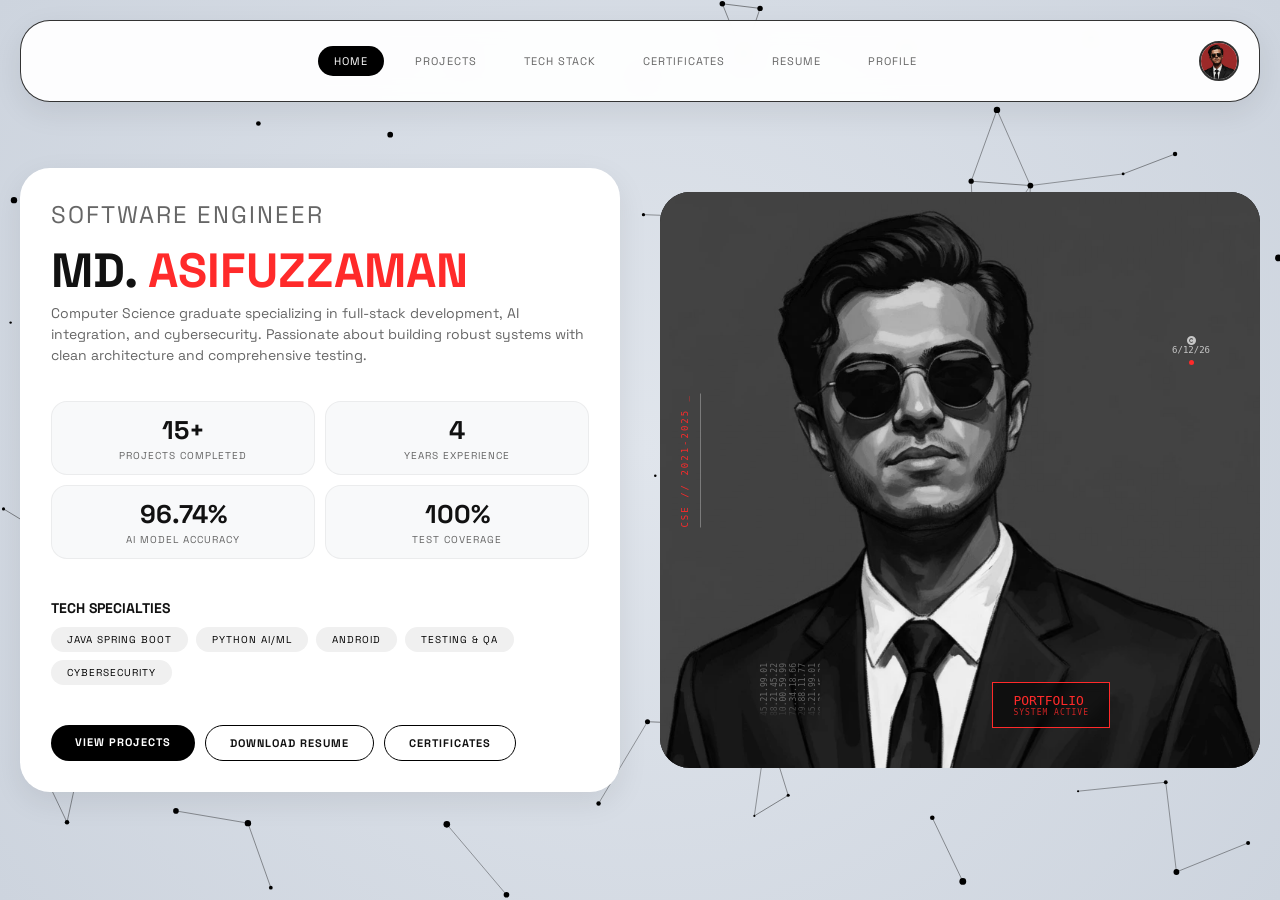
==== index.html @ a28879ea "first commit" ====
<!DOCTYPE html>
<html lang="en">

<head>
    <!-- Basic Meta Tags -->
    <meta charset="UTF-8">
    <meta name="viewport" content="width=device-width, initial-scale=1.0">
    <meta http-equiv="X-UA-Compatible" content="IE=edge">

    <!-- Primary Meta Tags -->
    <title>Md. Asifuzzaman - Software Engineer & Full-Stack Developer Portfolio</title>
    <meta name="title" content="Md. Asifuzzaman - Software Engineer & Full-Stack Developer Portfolio">
    <meta name="description"
        content="Computer Science graduate specializing in full-stack development, AI integration, and cybersecurity. 15+ projects with 96.74% AI accuracy and 100% test coverage. East West University graduate.">
    <meta name="keywords"
        content="Software Engineer, Full-Stack Developer, Java Spring Boot, Python AI/ML, Android Development, Cybersecurity, CTF Player, East West University, Dhaka, Bangladesh">
    <meta name="author" content="Md. Asifuzzaman">
    <meta name="robots" content="index, follow">
    <meta name="language" content="English">
    <meta name="revisit-after" content="7 days">

    <!-- Canonical URL -->
    <link rel="canonical" href="https://asifxasif.github.io/Portfolio/">

    <!-- Open Graph / Facebook -->
    <meta property="fb:app_id" content="966242223397117" />
    <meta property="og:type" content="website">
    <meta property="og:url" content="https://asifxasif.github.io/Portfolio/">
    <meta property="og:title" content="Md. Asifuzzaman - Software Engineer & Full-Stack Developer">
    <meta property="og:description"
        content="Computer Science graduate specializing in full-stack development, AI integration, and cybersecurity.">
    <meta property="og:image" content="https://asifxasif.github.io/Portfolio/assets/og-image.webp">
    <meta property="og:image:width" content="1200">
    <meta property="og:image:height" content="630">
    <meta property="og:image:alt" content="Md. Asifuzzaman Portfolio Homepage">
    <meta property="og:site_name" content="Md. Asifuzzaman Portfolio">
    <meta property="og:locale" content="en_US">

    <!-- Twitter -->
    <meta name="twitter:card" content="summary_large_image">
    <meta name="twitter:url" content="https://asifxasif.github.io/Portfolio/">
    <meta name="twitter:title" content="Md. Asifuzzaman - Software Engineer & Full-Stack Developer">
    <meta name="twitter:description"
        content="Computer Science graduate specializing in full-stack development, AI integration, and cybersecurity.">
    <meta name="twitter:image" content="https://asifxasif.github.io/Portfolio/assets/og-image.webp">
    <meta name="twitter:creator" content="@asifxasif">
    <meta name="twitter:site" content="@asifxasif">

    <!-- LinkedIn Specific -->
    <meta property="linkedin:owner" content="asifxasif">

    <!-- Theme Color -->
    <meta name="theme-color" content="#ff2a2a">
    <meta name="msapplication-TileColor" content="#ff2a2a">

    <!-- Icons & Favicon -->
    <link rel="icon" type="image/x-icon" href="/Portfolio/assets/favicon.ico">
    <link rel="icon" type="image/png" sizes="32x32" href="/Portfolio/assets/favicon-32x32.png">
    <link rel="icon" type="image/png" sizes="16x16" href="/Portfolio/assets/favicon-16x16.png">
    <link rel="apple-touch-icon" sizes="180x180" href="/Portfolio/assets/apple-touch-icon.png">
    <link rel="manifest" href="/Portfolio/site.webmanifest">

    <!-- Preconnect for External Resources -->
    <link rel="preconnect" href="https://fonts.googleapis.com">
    <link rel="preconnect" href="https://fonts.gstatic.com" crossorigin>
    <link rel="preconnect" href="https://cdnjs.cloudflare.com">

    <!-- Preload Critical Assets -->
    <link rel="preload" as="image" href="./assets/profile.webp" fetchpriority="high">
    <link rel="preload" as="style" href="style.css">

    <!-- Stylesheets -->
    <link rel="stylesheet"
        href="https://fonts.googleapis.com/css2?family=Space+Grotesk:wght@300;400;500;700&display=swap" media="print"
        onload="this.media='all'">
    <link rel="stylesheet" href="https://cdnjs.cloudflare.com/ajax/libs/font-awesome/6.4.0/css/all.min.css"
        media="print" onload="this.media='all'">
    <link rel="stylesheet" href="style.css">

    <noscript>
        <link rel="stylesheet"
            href="https://fonts.googleapis.com/css2?family=Space+Grotesk:wght@300;400;500;700&display=swap">
        <link rel="stylesheet" href="https://cdnjs.cloudflare.com/ajax/libs/font-awesome/6.4.0/css/all.min.css">
    </noscript>

    <!-- JSON-LD Structured Data -->
    <script type="application/ld+json">
    {
        "@context": "https://schema.org",
        "@type": "Person",
        "name": "Md. Asifuzzaman",
        "url": "https://asifxasif.github.io/Portfolio/",
        "image": "https://asifxasif.github.io/Portfolio/assets/profile.webp",
        "sameAs": [
            "https://www.linkedin.com/in/asifxasif/",
            "https://github.com/AsifxAsif"
        ],
        "jobTitle": "Software Engineer",
        "alumniOf": {
            "@type": "CollegeOrUniversity",
            "name": "East West University",
            "address": {
                "@type": "PostalAddress",
                "addressLocality": "Dhaka",
                "addressCountry": "Bangladesh"
            }
        },
        "knowsAbout": ["Java Spring Boot", "Python AI/ML", "Android Development", "Cybersecurity", "Software Testing"],
        "description": "Computer Science graduate specializing in full-stack development, AI integration, and cybersecurity."
    }
    </script>

    <script type="application/ld+json">
    {
        "@context": "https://schema.org",
        "@type": "WebSite",
        "name": "Md. Asifuzzaman Portfolio",
        "url": "https://asifxasif.github.io/Portfolio/",
        "potentialAction": {
            "@type": "SearchAction",
            "target": "https://asifxasif.github.io/search?q={search_term_string}",
            "query-input": "required name=search_term_string"
        }
    }
    </script>
</head>

<body>
    <div class="main-container">
        <div class="hero-section">
            <div class="hero-content">
                <div class="title-section">
                    <h2 id="dynamicTitle">SOFTWARE ENGINEER</h2>
                    <h1>MD. <span class="highlight">ASIFUZZAMAN</span></h1>
                </div>

                <p>
                    Computer Science graduate specializing in full-stack development, AI integration, and cybersecurity.
                    Passionate about building robust systems with clean architecture and comprehensive testing.
                </p>

                <div class="quick-stats">
                    <div class="stat-card">
                        <div class="number">15+</div>
                        <div class="label">Projects Completed</div>
                    </div>
                    <div class="stat-card">
                        <div class="number">4</div>
                        <div class="label">Years Experience</div>
                    </div>
                    <div class="stat-card">
                        <div class="number">96.74%</div>
                        <div class="label">AI Model Accuracy</div>
                    </div>
                    <div class="stat-card">
                        <div class="number">100%</div>
                        <div class="label">Test Coverage</div>
                    </div>
                </div>

                <div class="featured-tech">
                    <h3 style="font-size: 14px; margin-bottom: 8px; color: var(--text-primary);">TECH SPECIALTIES</h3>
                    <div class="tech-tags">
                        <span class="tech-tag">Java Spring Boot</span>
                        <span class="tech-tag">Python AI/ML</span>
                        <span class="tech-tag">Android</span>
                        <span class="tech-tag">Testing & QA</span>
                        <span class="tech-tag">Cybersecurity</span>
                    </div>
                </div>

                <div class="cta-section">
                    <a href="projects.html" class="cta-btn primary">View Projects</a>
                    <a href="resume.html" class="cta-btn secondary">Download Resume</a>
                    <a href="certificates.html" class="cta-btn secondary">Certificates</a>
                </div>
            </div>

            <div class="hero-image">
                <img src="./assets/profile.webp" alt="Profile Image">

                <div class="hud-elements">
                    <div class="vertical-code">CSE // 2021-2025 <span class="blink">_</span></div>
                    <div class="scrolling-numbers" id="scrollingNumbers"></div>
                    <div class="circle-graphic" id="circleGraphic">
                        <i class="fa-solid fa-copyright"></i>
                        <span id="currentDate"></span>
                        <span class="status-dot"></span>
                    </div>
                    <div class="red-box-label" onclick="toggleSystemStatus()">
                        <span>PORTFOLIO</span>
                        <small>SYSTEM ACTIVE</small>
                    </div>
                </div>
            </div>
        </div>
    </div>

    <script src="script.js"></script>
</body>

</html>
---- style.css ----
/* ==================== GLOBAL STYLES ==================== */
:root {
    --bg-color: #e0e5ec;
    --text-primary: #111111;
    --text-secondary: #666666;
    --accent-red: #ff2a2a;
    --font-main: 'Space Grotesk', sans-serif;
}

* {
    margin: 0;
    padding: 0;
    box-sizing: border-box;
}

html {
    scroll-padding-top: 100px;
}

body {
    background-color: var(--bg-color);
    font-family: var(--font-main);
    min-height: 100vh;
    background: radial-gradient(circle at center, #e0e5ec 0%, #cdd4de 100%);
    padding: 20px;
    position: relative;
    overflow-x: hidden;
}

.main-container {
    max-width: 1400px;
    margin: 0 auto;
    position: relative;
    z-index: 1;
    padding-top: 100px;
}

/* ==================== NAVBAR STYLES ==================== */
.navbar {
    background: white;
    border-radius: 30px;
    padding: 20px;
    margin-bottom: 30px;
    box-shadow: 0 10px 30px rgba(0, 0, 0, 0.08);
    display: flex;
    align-items: center;
    justify-content: space-between;
    border: 1px solid rgba(0, 0, 0, 0.8);
    position: fixed;
    top: 20px;
    left: 50%;
    transform: translateX(-50%);
    width: calc(100% - 40px);
    max-width: 1400px;
    z-index: 1000;
    backdrop-filter: blur(10px);
    -webkit-backdrop-filter: blur(10px);
    background: rgba(255, 255, 255, 0.95);
}

.logo {
    display: flex;
    align-items: center;
    text-decoration: none;
    margin-left: 10px;
}

.logo img {
    height: 20px;
}

.hamburger-menu {
    display: none;
    flex-direction: column;
    gap: 4px;
    cursor: pointer;
    padding: 8px;
    z-index: 1001;
}

.hamburger-menu span {
    width: 25px;
    height: 2px;
    background: black;
    transition: 0.3s;
}

.hamburger-menu.active span:nth-child(1) {
    transform: rotate(45deg) translate(5px, 5px);
}

.hamburger-menu.active span:nth-child(2) {
    opacity: 0;
}

.hamburger-menu.active span:nth-child(3) {
    transform: rotate(-45deg) translate(4px, -4px);
}

.nav-links {
    display: flex;
    gap: 15px;
    align-items: center;
    flex-wrap: wrap;
    justify-content: center;
    flex: 1;
}

.nav-links a {
    text-decoration: none;
    color: var(--text-secondary);
    font-size: 11px;
    text-transform: uppercase;
    letter-spacing: 1px;
    padding: 8px 16px;
    border-radius: 20px;
    transition: all 0.3s ease;
    white-space: nowrap;
}

.nav-links a:hover {
    color: var(--text-primary);
    background: #dddddd;
    border: 1px solid #555555;
}

.nav-links a.active {
    color: white;
    background: black;
}

.profile-icon {
    width: 40px;
    height: 40px;
    border-radius: 50%;
    overflow: hidden;
    border: 2px solid #333;
    flex-shrink: 0;
    transition: all 0.3s ease;
}

.profile-icon:hover {
    border-color: var(--accent-red);
    transform: scale(1.05);
}

.profile-icon img {
    width: 100%;
    height: 100%;
    object-fit: cover;
}

/* ==================== BACK BUTTON ==================== */
.back-btn {
    display: inline-flex;
    align-items: center;
    gap: 8px;
    padding: 10px 20px;
    background: transparent;
    color: var(--text-secondary);
    border: 1px solid #000000;
    border-radius: 20px;
    font-size: 11px;
    text-transform: uppercase;
    letter-spacing: 1px;
    cursor: pointer;
    transition: all 0.3s ease;
    text-decoration: none;
    margin-top: 10px;
    margin-bottom: 20px;
}

.back-btn:hover {
    color: var(--text-primary);
    border-color: var(--text-primary);
}

/* ==================== PAGE HEADER ==================== */
.page-header {
    text-align: center;
    margin-bottom: 50px;
}

.page-header h1 {
    font-size: 3rem;
    font-weight: 700;
    color: var(--text-primary);
    margin-bottom: 10px;
}

.page-header h2 {
    font-size: 2rem;
    font-weight: 700;
    color: var(--text-primary);
    margin-bottom: 10px;
}

.page-header p {
    font-size: 14px;
    color: var(--text-secondary);
    max-width: 600px;
    margin: 0 auto;
}

/* ==================== SOCIAL LINKS ==================== */
.social-links {
    display: flex;
    gap: 12px;
    flex-wrap: wrap;
    margin-top: 20px;
}

.social-link {
    width: 40px;
    height: 40px;
    background: #f5f5f5;
    border-radius: 50%;
    border: 1px solid black;
    display: flex;
    align-items: center;
    justify-content: center;
    color: var(--text-primary);
    text-decoration: none;
    font-size: 16px;
    transition: all 0.3s ease;
}

.social-link:hover {
    background: black;
    color: white;
    transform: translateY(-3px);
}

/* ==================== ANIMATIONS ==================== */
@keyframes blink {

    0%,
    100% {
        opacity: 1;
    }

    50% {
        opacity: 0;
    }
}

.blink {
    animation: blink 1s infinite;
}

@keyframes spin {
    0% {
        transform: rotate(0deg);
    }

    100% {
        transform: rotate(360deg);
    }
}

@keyframes newsTicker {
    0% {
        transform: translateY(100%);
    }

    100% {
        transform: translateY(-100%);
    }
}

/* ==================== LIGHTBOX MODAL ==================== */
.lightbox-modal {
    display: none;
    position: fixed;
    z-index: 2000;
    left: 0;
    top: 0;
    width: 100%;
    height: 100%;
    background-color: rgba(0, 0, 0, 0.95);
    overflow: hidden;
}

.lightbox-content {
    position: relative;
    width: 100%;
    height: 100%;
    display: flex;
    align-items: center;
    justify-content: center;
}

.lightbox-close {
    position: absolute;
    top: 30px;
    right: 40px;
    color: #f1f1f1;
    font-size: 40px;
    font-weight: bold;
    cursor: pointer;
    z-index: 2001;
    transition: color 0.3s ease;
}

.lightbox-close:hover {
    color: var(--accent-red);
}

.lightbox-image-container {
    max-width: 90%;
    max-height: 85%;
    display: flex;
    flex-direction: column;
    align-items: center;
}

.lightbox-image-container img {
    max-width: 100%;
    max-height: 75vh;
    object-fit: contain;
    border-radius: 10px;
    box-shadow: 0 5px 30px rgba(0, 0, 0, 0.3);
}

.lightbox-caption {
    color: white;
    font-size: 14px;
    margin-top: 20px;
    text-align: center;
    padding: 10px 20px;
    background: rgba(255, 255, 255, 0.1);
    border-radius: 30px;
    letter-spacing: 0.5px;
}

.lightbox-nav {
    position: absolute;
    top: 50%;
    transform: translateY(-50%);
    background: rgba(255, 255, 255, 0.1);
    color: white;
    border: none;
    width: 60px;
    height: 60px;
    border-radius: 50%;
    font-size: 30px;
    cursor: pointer;
    display: flex;
    align-items: center;
    justify-content: center;
    transition: all 0.3s ease;
    z-index: 2001;
}

.lightbox-nav:hover {
    background: var(--accent-red);
    color: white;
}

.lightbox-nav.prev {
    left: 30px;
}

.lightbox-nav.next {
    right: 30px;
}

.lightbox-nav i {
    font-size: 30px;
}

.image-counter {
    position: absolute;
    bottom: 30px;
    left: 50%;
    transform: translateX(-50%);
    color: white;
    font-size: 14px;
    background: rgba(0, 0, 0, 0.6);
    padding: 8px 16px;
    border-radius: 20px;
    letter-spacing: 1px;
    z-index: 2001;
}

/* ==================== INDEX.HTML STYLES ==================== */
.hero-section {
    display: grid;
    grid-template-columns: 1fr 1fr;
    gap: 40px;
    align-items: center;
    justify-content: center;
    min-height: calc(100vh - 180px);
    margin: 0 auto;
}

.hero-content {
    background: white;
    border-radius: 30px;
    padding: 30px;
    box-shadow: 0 10px 30px rgba(0, 0, 0, 0.08);
    border: 1px solid rgba(255, 255, 255, 0.9);
    height: auto;
    display: flex;
    flex-direction: column;
    justify-content: center;
    width: 100%;
    box-sizing: border-box;
}

.hero-image {
    background: black;
    border-radius: 30px;
    height: 80%;
    min-height: 500px;
    overflow: hidden;
    position: relative;
    display: flex;
    align-items: stretch;
}

.hero-image img {
    width: 100%;
    height: 100%;
    object-fit: cover;
    filter: grayscale(100%);
    transition: filter 0.5s ease;
}

.hero-image:hover img {
    filter: grayscale(0%);
}

.title-section h1 {
    font-size: 3rem;
    font-weight: 700;
    color: var(--text-primary);
    margin-bottom: 5px;
    line-height: 1.1;
}

.title-section h2 {
    font-size: 1.5rem;
    font-weight: 400;
    color: var(--text-secondary);
    margin-bottom: 15px;
    text-transform: uppercase;
    letter-spacing: 2px;
}

.highlight {
    color: var(--accent-red);
    font-weight: 700;
}

.hero-content p {
    font-size: 14px;
    color: var(--text-secondary);
    line-height: 1.5;
    margin-bottom: 15px;
}

.quick-stats {
    display: grid;
    grid-template-columns: repeat(2, 1fr);
    gap: 10px;
    margin: 20px 0;
    width: 100%;
}

.stat-card {
    min-width: 0;
    background: #f8f9fa;
    padding: 12px 5px;
    border-radius: 16px;
    text-align: center;
    border: 1px solid rgba(0, 0, 0, 0.05);
    transition: all 0.3s ease;
}

.stat-card:hover {
    transform: translateY(-5px);
    box-shadow: 0 10px 25px rgba(0, 0, 0, 0.08);
}

.stat-card .number {
    font-size: 1.6rem;
    font-weight: 700;
    color: var(--text-primary);
    margin-bottom: 3px;
}

.stat-card .label {
    font-size: 10px;
    text-transform: uppercase;
    letter-spacing: 1px;
    color: var(--text-secondary);
}

.featured-tech {
    margin: 20px 0;
}

.tech-tags {
    display: flex;
    gap: 8px;
    flex-wrap: wrap;
    margin-top: 10px;
}

.tech-tag {
    padding: 6px 16px;
    background: #f0f0f0;
    color: black;
    border-radius: 20px;
    font-size: 10px;
    text-transform: uppercase;
    letter-spacing: 1px;
    transition: all 0.3s ease;
}

.tech-tag:hover {
    background: var(--accent-red);
    transform: translateY(-2px);
}

.cta-section {
    margin-top: 20px;
    display: flex;
    gap: 10px;
}

.cta-btn {
    padding: 10px 24px;
    border-radius: 25px;
    font-size: 11px;
    text-transform: uppercase;
    letter-spacing: 1px;
    font-weight: 700;
    text-decoration: none;
    transition: all 0.3s ease;
}

.cta-btn.primary {
    background: black;
    color: white;
}

.cta-btn.primary:hover {
    background: var(--accent-red);
    transform: translateY(-3px);
    box-shadow: 0 5px 15px rgba(255, 42, 42, 0.3);
}

.cta-btn.secondary {
    background: transparent;
    color: var(--text-primary);
    border: 1.5px solid black;
}

.cta-btn.secondary:hover {
    background: black;
    color: white;
    transform: translateY(-3px);
}

.hud-elements {
    position: absolute;
    inset: 0;
    pointer-events: none;
    color: rgba(255, 255, 255, 0.7);
    padding: 20px;
}

.vertical-code {
    position: absolute;
    left: 20px;
    top: 35%;
    writing-mode: vertical-rl;
    transform: rotate(180deg);
    font-size: 9px;
    letter-spacing: 2px;
    border-left: 1px solid rgba(255, 255, 255, 0.3);
    padding-left: 10px;
    font-family: monospace;
    color: var(--accent-red);
}

.scrolling-numbers {
    position: absolute;
    left: 100px;
    top: 60%;
    font-family: monospace;
    font-size: 8px;
    height: 180px;
    width: 60px;
    overflow: hidden;
    opacity: 0.6;
    writing-mode: vertical-rl;
    transform: rotate(180deg);
    white-space: nowrap;
    mask-image: linear-gradient(to bottom, transparent 0%, black 15px, black calc(100% - 15px), transparent 100%);
}

.scrolling-numbers-track {
    display: block;
    animation: newsTicker 10s linear infinite;
}

.scrolling-numbers-track span {
    display: block;
    margin-bottom: 15px;
    opacity: 0.8;
    line-height: 1.2;
    padding: 2px 0;
}

.circle-graphic {
    position: absolute;
    top: 25%;
    right: 50px;
    display: flex;
    flex-direction: column;
    align-items: center;
    font-size: 9px;
    font-family: monospace;
}

.status-dot {
    width: 5px;
    height: 5px;
    background: var(--accent-red);
    border-radius: 50%;
    margin-top: 5px;
    animation: blink 0.8s infinite;
}

.red-box-label {
    position: absolute;
    bottom: 40px;
    right: 25%;
    background: rgba(0, 0, 0, 0.5);
    color: var(--accent-red);
    padding: 10px 20px;
    font-family: monospace;
    display: flex;
    flex-direction: column;
    border: 1px solid var(--accent-red);
    backdrop-filter: blur(5px);
    pointer-events: auto;
    cursor: pointer;
    transition: all 0.3s ease;
}

.red-box-label:hover {
    background: rgba(0, 0, 0, 0.7);
    transform: translateY(-2px);
}

.red-box-label small {
    font-size: 8px;
    opacity: 0.8;
    letter-spacing: 1px;
}

.project-category {
    display: inline-block;
    padding: 6px 15px;
    background: black;
    color: white;
    border-radius: 15px;
    font-size: 9px;
    text-transform: uppercase;
    letter-spacing: 1px;
    margin-bottom: 15px;
}

/* ==================== PROJECTS.HTML STYLES ==================== */
.projects-container {
    display: grid;
    grid-template-columns: repeat(auto-fill, minmax(350px, 1fr));
    gap: 30px;
    margin-bottom: 60px;
    transition: min-height 0.3s ease;
    position: relative;
}

.project-card-detailed {
    background: white;
    border-radius: 20px;
    overflow: hidden;
    box-shadow: 0 10px 30px rgba(0, 0, 0, 0.08);
    transition: opacity 0.3s ease, transform 0.3s ease, box-shadow 0.3s ease;
    border: 1px solid rgba(255, 255, 255, 0.9);
    display: flex;
    flex-direction: column;
    height: 100%;
    opacity: 1;
    transform: translateY(0);
}

.project-card-detailed:hover {
    transform: translateY(-10px);
    box-shadow: 0 20px 40px rgba(0, 0, 0, 0.12);
}

.project-card-detailed.hidden {
    display: none !important;
}

.project-header {
    padding: 25px;
    border-bottom: 2px solid #f0f0f0;
}

.project-header h3 {
    font-size: 20px;
    font-weight: 700;
    color: var(--text-primary);
    margin-bottom: 10px;
}

.project-meta {
    display: flex;
    gap: 15px;
    font-size: 11px;
    text-transform: uppercase;
    letter-spacing: 0.5px;
    color: var(--text-secondary);
    flex-wrap: wrap;
}

.project-content {
    padding: 25px;
    flex: 1;
}

.project-description {
    text-align: justify;
    font-size: 13px;
    color: var(--text-secondary);
    line-height: 1.6;
    margin-bottom: 20px;
}

.tech-stack {
    display: flex;
    gap: 8px;
    flex-wrap: wrap;
    margin-bottom: 20px;
}

.project-features {
    margin-bottom: 20px;
}

.features-title {
    font-size: 12px;
    font-weight: 700;
    color: var(--text-primary);
    margin-bottom: 10px;
    text-transform: uppercase;
    letter-spacing: 0.5px;
}

.features-list {
    list-style: none;
}

.features-list li {
    position: relative;
    padding-left: 20px;
    margin-bottom: 8px;
    font-size: 12px;
    color: var(--text-secondary);
    line-height: 1.5;
}

.features-list li:before {
    content: "→";
    position: absolute;
    left: 0;
    color: var(--accent-red);
}

.project-links {
    display: flex;
    gap: 10px;
    margin-top: 20px;
}

.project-link {
    flex: 1;
    padding: 10px;
    text-align: center;
    text-decoration: none;
    border-radius: 12px;
    font-size: 10px;
    text-transform: uppercase;
    letter-spacing: 1px;
    transition: all 0.3s ease;
}

.project-link.primary {
    background: black;
    color: white;
}

.project-link.primary:hover {
    background: var(--accent-red);
    transform: translateY(-2px);
}

.project-link.secondary {
    background: transparent;
    color: var(--text-primary);
    border: 1px solid #ddd;
}

.project-link.secondary:hover {
    border-color: black;
    transform: translateY(-2px);
}

.project-stats {
    display: flex;
    justify-content: space-between;
    padding: 15px 25px;
    background: #f8f9fa;
    border-top: 1px solid #f0f0f0;
    font-size: 10px;
    text-transform: uppercase;
    letter-spacing: 0.5px;
    color: var(--text-secondary);
    margin-top: auto;
}

.project-stat {
    text-align: center;
    flex: 1;
}

.project-stat .number {
    display: block;
    font-size: 14px;
    font-weight: 700;
    color: var(--text-primary);
    margin-bottom: 3px;
}

.filter-section {
    margin-bottom: 30px;
}

.category-filters {
    display: flex;
    gap: 10px;
    overflow-x: auto;
    padding: 10px 0;
    margin-bottom: 20px;
    flex-wrap: wrap;
}

.category-filter {
    padding: 8px 20px;
    background: transparent;
    border: 1.5px solid black;
    border-radius: 20px;
    font-size: 10px;
    font-weight: 700;
    text-transform: uppercase;
    letter-spacing: 0.5px;
    cursor: pointer;
    transition: all 0.3s ease;
    white-space: nowrap;
    color: var(--text-primary);
}

.category-filter:hover {
    background: black;
    color: white;
}

.category-filter.active {
    background: black;
    color: white;
}

.no-projects-message {
    text-align: center;
    padding: 50px;
    grid-column: 1 / -1;
    color: var(--text-secondary);
    font-size: 14px;
    text-transform: uppercase;
    letter-spacing: 1px;
    background: white;
    border-radius: 20px;
    box-shadow: 0 10px 30px rgba(0, 0, 0, 0.08);
}

/* ==================== PROJECT-DETAILS.HTML STYLES ==================== */
.project-details-container {
    max-width: 1200px;
    margin: 0 auto;
    width: 100%;
    overflow-x: hidden;
    padding: 0 15px;
    box-sizing: border-box;
}

.project-header-section {
    background: white;
    border-radius: 30px;
    padding: 40px;
    box-shadow: 0 10px 30px rgba(0, 0, 0, 0.08);
    border: 1px solid rgba(255, 255, 255, 0.9);
    margin-bottom: 30px;
}

.project-category-tag {
    display: inline-block;
    padding: 8px 20px;
    background: black;
    color: white;
    border-radius: 20px;
    font-size: 10px;
    text-transform: uppercase;
    letter-spacing: 1px;
    margin-bottom: 20px;
}

.project-header-section h1 {
    font-size: 2.5rem;
    font-weight: 700;
    color: var(--text-primary);
    margin-bottom: 15px;
}

.project-meta-info {
    display: flex;
    gap: 25px;
    margin-bottom: 25px;
    flex-wrap: wrap;
}

.project-overview {
    font-size: 14px;
    line-height: 1.7;
    color: var(--text-secondary);
    margin-bottom: 30px;
}

.project-content-grid {
    display: grid;
    grid-template-columns: 2fr 1fr;
    gap: 30px;
    margin-bottom: 50px;
    width: 100%;
}

.main-content {
    display: flex;
    flex-direction: column;
    gap: 30px;
    width: 100%;
}

.sidebar-content {
    display: flex;
    flex-direction: column;
    gap: 30px;
    width: 100%;
}

.project-section {
    background: white;
    border-radius: 20px;
    padding: 30px;
    box-shadow: 0 10px 30px rgba(0, 0, 0, 0.08);
    border: 1px solid rgba(255, 255, 255, 0.9);
    width: 100%;
    box-sizing: border-box;
}

.project-section h2 {
    font-size: 18px;
    font-weight: 700;
    color: var(--text-primary);
    margin-bottom: 20px;
    padding-bottom: 10px;
    border-bottom: 2px solid black;
}

.section-content {
    font-size: 14px;
    line-height: 1.7;
    color: var(--text-secondary);
    width: 100%;
    overflow-x: hidden;
}

.tech-stack-details {
    display: flex;
    flex-wrap: wrap;
    gap: 12px;
    margin-top: 15px;
    width: 100%;
}

.tech-tag-detailed {
    padding: 8px 16px;
    background: #f0f0f0;
    border-radius: 15px;
    font-size: 11px;
    text-transform: uppercase;
    letter-spacing: 0.5px;
    color: var(--text-secondary);
    white-space: normal;
    word-break: break-word;
}

.feature-list {
    list-style: none;
    padding-left: 0;
    width: 100%;
    box-sizing: border-box;
}

.feature-list li {
    position: relative;
    padding-left: 25px;
    margin-bottom: 12px;
    font-size: 14px;
    color: var(--text-secondary);
    line-height: 1.6;
    word-wrap: break-word;
    white-space: normal;
}

.feature-list li:before {
    content: "✓";
    position: absolute;
    left: 0;
    color: var(--accent-red);
    font-weight: bold;
}

.stats-grid {
    display: grid;
    grid-template-columns: repeat(auto-fit, minmax(150px, 1fr));
    gap: 20px;
    margin-top: 20px;
    width: 100%;
}

.project-detail-stat-card {
    background: #f8f9fa;
    padding: 20px;
    border-radius: 15px;
    text-align: center;
    border: 1px solid rgba(0, 0, 0, 0.05);
    width: 100%;
    box-sizing: border-box;
}

.project-detail-stat-card .number {
    font-size: 1.8rem;
    font-weight: 700;
    color: var(--text-primary);
    margin-bottom: 5px;
}

.project-detail-stat-card .label {
    font-size: 11px;
    text-transform: uppercase;
    letter-spacing: 1px;
    color: var(--text-secondary);
}

.project-links-section {
    display: flex;
    flex-direction: column;
    gap: 15px;
    width: 100%;
}

.project-link-btn {
    display: flex;
    align-items: center;
    gap: 12px;
    padding: 15px 25px;
    text-decoration: none;
    border-radius: 15px;
    font-size: 12px;
    text-transform: uppercase;
    letter-spacing: 1px;
    transition: all 0.3s ease;
    width: 100%;
    box-sizing: border-box;
    white-space: normal;
    word-break: break-word;
}

.project-link-btn.primary {
    background: black;
    color: white;
}

.project-link-btn.primary:hover {
    background: var(--accent-red);
    transform: translateY(-3px);
    box-shadow: 0 5px 15px rgba(255, 42, 42, 0.3);
}

.project-link-btn.secondary {
    background: transparent;
    color: var(--text-primary);
    border: 1.5px solid black;
}

.project-link-btn.secondary:hover {
    background: black;
    color: white;
    transform: translateY(-3px);
}

.project-team-section {
    display: flex;
    flex-direction: column;
    gap: 15px;
    width: 100%;
}

.team-member {
    display: flex;
    align-items: center;
    gap: 12px;
    padding: 12px;
    background: #f8f9fa;
    border-radius: 12px;
    width: 100%;
    box-sizing: border-box;
}

.member-avatar {
    width: 40px;
    height: 40px;
    border-radius: 50%;
    background: black;
    color: white;
    display: flex;
    align-items: center;
    justify-content: center;
    font-weight: 700;
    font-size: 14px;
    flex-shrink: 0;
}

.member-info {
    min-width: 0;
    flex: 1;
}

.member-info h4 {
    font-size: 13px;
    font-weight: 700;
    color: var(--text-primary);
    margin-bottom: 3px;
    word-wrap: break-word;
    white-space: normal;
}

.member-info p {
    font-size: 11px;
    color: var(--text-secondary);
    text-transform: uppercase;
    letter-spacing: 0.5px;
    word-wrap: break-word;
    white-space: normal;
}

.detail-list {
    list-style: none;
    padding-left: 0;
    width: 100%;
    box-sizing: border-box;
}

.detail-list li {
    position: relative;
    padding-left: 20px;
    margin-bottom: 10px;
    font-size: 14px;
    color: var(--text-secondary);
    line-height: 1.6;
    word-wrap: break-word;
    white-space: normal;
}

.detail-list li:before {
    content: "•";
    position: absolute;
    left: 0;
    color: var(--accent-red);
    font-size: 20px;
    line-height: 1;
}

.back-to-projects {
    display: inline-flex;
    align-items: center;
    gap: 10px;
    padding: 12px 25px;
    background: black;
    color: white;
    text-decoration: none;
    border-radius: 25px;
    font-size: 11px;
    text-transform: uppercase;
    letter-spacing: 1px;
    transition: all 0.3s ease;
    margin-bottom: 50px;
}

.back-to-projects:hover {
    background: var(--accent-red);
    transform: translateY(-2px);
    box-shadow: 0 5px 15px rgba(255, 42, 42, 0.3);
}

.loading-container {
    display: flex;
    flex-direction: column;
    align-items: center;
    justify-content: center;
    min-height: 500px;
    gap: 20px;
}

.loading-spinner {
    width: 50px;
    height: 50px;
    border: 3px solid #f0f0f0;
    border-top: 3px solid var(--accent-red);
    border-radius: 50%;
    animation: spin 1s linear infinite;
}

.project-image-placeholder {
    width: 100%;
    height: 300px;
    background: linear-gradient(45deg, #f0f0f0, #e0e5ec);
    border-radius: 20px;
    display: flex;
    align-items: center;
    justify-content: center;
    margin-bottom: 30px;
}

.project-image-placeholder i {
    font-size: 48px;
    color: #ccc;
}

.project-images-section {
    margin-top: 20px;
    width: 100%;
}

.image-gallery {
    display: grid;
    grid-template-columns: repeat(auto-fit, minmax(250px, 1fr));
    gap: 20px;
    margin-top: 15px;
    width: 100%;
}

.gallery-item {
    background: #f8f9fa;
    border-radius: 15px;
    overflow: hidden;
    border: 1px solid rgba(0, 0, 0, 0.05);
    transition: transform 0.3s ease, box-shadow 0.3s ease;
    cursor: pointer;
    width: 100%;
}

.gallery-item:hover {
    transform: translateY(-5px);
    box-shadow: 0 10px 25px rgba(0, 0, 0, 0.1);
}

.image-container {
    width: 100%;
    height: 180px;
    overflow: hidden;
    position: relative;
    background: #e0e0e0;
    display: flex;
    align-items: center;
    justify-content: center;
}

.image-container img {
    width: 100%;
    height: 100%;
    object-fit: cover;
    transition: transform 0.5s ease;
}

.gallery-item:hover .image-container img {
    transform: scale(1.05);
}

.image-placeholder {
    width: 100%;
    height: 100%;
    display: flex;
    flex-direction: column;
    align-items: center;
    justify-content: center;
    color: #999;
    background: #f0f0f0;
}

.image-placeholder i {
    font-size: 40px;
    margin-bottom: 10px;
    color: #ccc;
}

.image-placeholder span {
    font-size: 12px;
    text-transform: uppercase;
    letter-spacing: 1px;
}

.image-caption {
    padding: 12px 15px;
    font-size: 12px;
    font-weight: 500;
    color: var(--text-primary);
    background: white;
    border-top: 1px solid #f0f0f0;
    word-wrap: break-word;
    white-space: normal;
}

/* ==================== CERTIFICATES.HTML STYLES ==================== */
.certificates-container {
    display: flex;
    flex-direction: column;
    gap: 60px;
    margin-bottom: 60px;
}

.certificate-item {
    display: grid;
    grid-template-columns: 1fr 1fr;
    gap: 40px;
    align-items: center;
    padding: 40px;
    background: white;
    border-radius: 30px;
    box-shadow: 0 10px 30px rgba(0, 0, 0, 0.08);
    border: 1px solid rgba(255, 255, 255, 0.9);
    transition: all 0.3s ease;
}

.certificate-item:hover {
    transform: translateY(-5px);
    box-shadow: 0 20px 40px rgba(40, 40, 40, 0.1);
}

.certificate-item:nth-child(even) {
    grid-template-columns: 1fr 1fr;
}

.certificate-item:nth-child(even) .certificate-image-container {
    order: 2;
}

.certificate-item:nth-child(even) .certificate-details {
    order: 1;
}

.certificate-image-container {
    position: relative;
    overflow: hidden;
    border-radius: 20px;
    height: 400px;
    display: flex;
    align-items: center;
    justify-content: center;
    background: #f8f9fa;
    box-shadow: 0 5px 20px rgba(0, 0, 0, 0.1);
    cursor: pointer;
}

.certificate-image {
    max-width: 100%;
    max-height: 100%;
    width: auto;
    height: auto;
    object-fit: contain;
    transition: transform 0.5s ease;
    padding: 10px;
}

.certificate-item:hover .certificate-image {
    transform: scale(1.02);
}

.image-overlay {
    position: absolute;
    top: 0;
    left: 0;
    right: 0;
    bottom: 0;
    background: rgba(0, 0, 0, 0.7);
    display: flex;
    align-items: center;
    justify-content: center;
    opacity: 0;
    transition: opacity 0.3s ease;
    border-radius: 20px;
}

.certificate-image-container:hover .image-overlay {
    opacity: 1;
}

.view-btn {
    padding: 12px 25px;
    background: var(--accent-red);
    color: white;
    border: none;
    border-radius: 25px;
    font-size: 12px;
    text-transform: uppercase;
    letter-spacing: 1px;
    cursor: pointer;
    transition: all 0.3s ease;
    display: flex;
    align-items: center;
    gap: 8px;
    font-weight: 700;
}

.view-btn:hover {
    background: black;
    box-shadow: 0 5px 15px rgba(255, 255, 255, 0.2);
}

.certificate-details {
    padding: 20px;
}

.certificate-category {
    display: inline-block;
    padding: 8px 20px;
    background: var(--accent-red);
    color: white;
    border-radius: 20px;
    font-size: 10px;
    text-transform: uppercase;
    letter-spacing: 1px;
    margin-bottom: 20px;
    font-weight: 700;
}

.certificate-details h3 {
    font-size: 24px;
    font-weight: 700;
    color: var(--text-primary);
    margin-bottom: 15px;
    line-height: 1.3;
}

.certificate-meta {
    display: flex;
    gap: 25px;
    margin-bottom: 20px;
    flex-wrap: wrap;
}

.certificate-description {
    font-size: 14px;
    color: var(--text-secondary);
    line-height: 1.6;
    margin-bottom: 25px;
}

.certificate-stats {
    display: flex;
    gap: 20px;
    flex-wrap: wrap;
    margin-top: 20px;
}

.certificate-stat-item {
    display: flex;
    align-items: center;
    gap: 10px;
    padding: 10px 20px;
    background: #f8f9fa;
    border-radius: 15px;
    border: 1px solid rgba(0, 0, 0, 0.05);
}

.certificate-stat-icon {
    width: 40px;
    height: 40px;
    background: black;
    border-radius: 10px;
    display: flex;
    align-items: center;
    justify-content: center;
    color: white;
    font-size: 16px;
}

.certificate-stat-content h4 {
    font-size: 18px;
    font-weight: 700;
    color: var(--text-primary);
    margin-bottom: 3px;
}

.certificate-stat-content p {
    font-size: 11px;
    text-transform: uppercase;
    letter-spacing: 0.5px;
    color: var(--text-secondary);
}

.achievement-tags {
    display: flex;
    gap: 10px;
    flex-wrap: wrap;
    margin-top: 20px;
}

.achievement-tag {
    padding: 8px 16px;
    background: #f0f0f0;
    border-radius: 15px;
    font-size: 10px;
    text-transform: uppercase;
    letter-spacing: 0.5px;
    color: var(--text-secondary);
    font-weight: 700;
}

.achievement-tag.highlight {
    background: var(--accent-red);
    color: white;
}

.certificate-summary {
    background: white;
    border-radius: 30px;
    padding: 40px;
    margin-bottom: 40px;
    box-shadow: 0 10px 30px rgba(0, 0, 0, 0.08);
    border: 1px solid rgba(255, 255, 255, 0.9);
}

.summary-grid {
    display: grid;
    grid-template-columns: repeat(auto-fit, minmax(200px, 1fr));
    gap: 30px;
    margin-top: 30px;
}

.summary-item {
    text-align: center;
    padding: 25px;
    background: #f8f9fa;
    border-radius: 20px;
    border: 1px solid rgba(0, 0, 0, 0.05);
}

.summary-item .number {
    font-size: 2.5rem;
    font-weight: 700;
    color: var(--text-primary);
    margin-bottom: 10px;
}

.summary-item .label {
    font-size: 12px;
    text-transform: uppercase;
    letter-spacing: 1px;
    color: var(--text-secondary);
    font-weight: 700;
}

.skills-grid {
    display: grid;
    grid-template-columns: repeat(auto-fit, minmax(150px, 1fr));
    gap: 15px;
    margin-top: 20px;
}

.skill-tag {
    padding: 10px 20px;
    background: black;
    color: white;
    border-radius: 20px;
    font-size: 11px;
    text-transform: uppercase;
    letter-spacing: 1px;
    text-align: center;
    font-weight: 700;
}

.certificate-filter {
    background: white;
    border-radius: 30px;
    padding: 25px 40px;
    margin-bottom: 40px;
    box-shadow: 0 10px 30px rgba(0, 0, 0, 0.08);
    border: 1px solid rgba(255, 255, 255, 0.9);
}

.filter-buttons {
    display: flex;
    gap: 20px;
    margin-bottom: 15px;
    flex-wrap: wrap;
}

.filter-btn {
    padding: 12px 25px;
    background: #f8f9fa;
    border: 2px solid #e9ecef;
    border-radius: 25px;
    font-size: 12px;
    text-transform: uppercase;
    letter-spacing: 1px;
    color: var(--text-secondary);
    cursor: pointer;
    transition: all 0.3s ease;
    display: flex;
    align-items: center;
    gap: 8px;
    font-weight: 700;
}

.filter-btn:hover {
    background: var(--accent-red);
    color: white;
    border-color: var(--accent-red);
    transform: translateY(-2px);
}

.filter-btn.active {
    background: var(--accent-red);
    color: white;
    border-color: var(--accent-red);
    box-shadow: 0 5px 15px rgba(255, 42, 42, 0.2);
}

.filter-info {
    display: flex;
    align-items: center;
    justify-content: space-between;
    padding-top: 15px;
    border-top: 1px solid #f0f0f0;
}

.filter-info p {
    font-size: 12px;
    color: var(--text-secondary);
    text-transform: uppercase;
    letter-spacing: 0.5px;
    font-weight: 700;
}

/* ==================== PROFILE.HTML STYLES ==================== */
.reveal-wrapper {
    position: relative;
    overflow: hidden;
    border-radius: 30px;
}

.reveal-container {
    position: absolute;
    top: 0;
    left: 0;
    width: 100%;
    height: 100%;
    z-index: 0;
    pointer-events: none;
    clip-path: circle(0px at var(--x, 50%) var(--y, 50%));
    opacity: 0;
    transition: clip-path 0.3s ease-out, opacity 0.3s ease-out;
}

.reveal-container.active {
    clip-path: circle(200px at var(--x, 50%) var(--y, 50%));
    opacity: 1;
}

.reveal-pattern {
    width: 100%;
    height: 100%;
    object-fit: cover;
    opacity: 0.15;
    filter: grayscale(1);
}

.profile-content {
    background: white;
    border-radius: 30px;
    padding: 40px;
    box-shadow: 0 10px 30px rgba(0, 0, 0, 0.08);
    border: 1px solid rgba(255, 255, 255, 0.9);
    position: relative;
    z-index: 1;
}

.profile-header {
    display: flex;
    align-items: center;
    gap: 30px;
    margin-bottom: 40px;
    padding-bottom: 25px;
    border-bottom: 2px solid #f0f0f0;
}

.profile-avatar {
    position: relative;
}

.profile-avatar img {
    width: 120px;
    height: 120px;
    border-radius: 50%;
    object-fit: cover;
    border: 3px solid black;
    filter: grayscale(100%);
}

.avatar-badge {
    position: absolute;
    bottom: 8px;
    right: 8px;
    width: 35px;
    height: 35px;
    background: var(--accent-red);
    border-radius: 50%;
    display: flex;
    align-items: center;
    justify-content: center;
    color: white;
    font-size: 11px;
    border: 3px solid white;
}

.profile-info h1 {
    font-size: 2rem;
    font-weight: 700;
    margin-bottom: 8px;
    color: var(--text-primary);
}

.profile-info .title {
    font-size: 13px;
    color: var(--text-secondary);
    text-transform: uppercase;
    letter-spacing: 1px;
    margin-bottom: 15px;
}

.profile-info .bio {
    font-size: 13px;
    line-height: 1.6;
    color: var(--text-secondary);
    max-width: 600px;
}

.profile-stats {
    display: grid;
    grid-template-columns: repeat(auto-fit, minmax(150px, 1fr));
    gap: 20px;
    margin-bottom: 40px;
}

.profile-stat-card {
    z-index: 1;
    background: #f8f9fa;
    padding: 20px;
    border-radius: 16px;
    text-align: center;
    border: 1px solid rgba(0, 0, 0, 0.05);
    transition: all 0.3s ease;
}

.profile-stat-card:hover {
    transform: translateY(-5px);
    box-shadow: 0 10px 25px rgba(0, 0, 0, 0.08);
}

.profile-stat-card .number {
    font-size: 1.8rem;
    font-weight: 700;
    color: var(--text-primary);
    margin-bottom: 5px;
}

.profile-stat-card .label {
    font-size: 11px;
    text-transform: uppercase;
    letter-spacing: 1px;
    color: var(--text-secondary);
}

.profile-section {
    margin-bottom: 30px;
}

.section-title {
    font-size: 16px;
    font-weight: 700;
    color: var(--text-primary);
    margin-bottom: 15px;
    padding-bottom: 8px;
    border-bottom: 2px solid black;
    display: inline-block;
}

.profile-skills-grid {
    display: grid;
    grid-template-columns: repeat(auto-fit, minmax(180px, 1fr));
    gap: 15px;
}

.profile-skill-item {
    z-index: 1;
    background: #f8f9fa;
    padding: 15px;
    border-radius: 12px;
    border: 1px solid rgba(0, 0, 0, 0.05);
}

.profile-skill-name {
    font-weight: 700;
    margin-bottom: 8px;
    color: var(--text-primary);
    font-size: 13px;
}

.profile-skill-level {
    height: 4px;
    background: #e0e0e0;
    border-radius: 2px;
    overflow: hidden;
}

.profile-skill-progress {
    height: 100%;
    background: black;
    border-radius: 2px;
}

.profile-experience-list {
    display: flex;
    flex-direction: column;
    gap: 20px;
}

.profile-experience-item {
    display: flex;
    gap: 15px;
}

.profile-experience-date {
    min-width: 100px;
    padding: 6px 12px;
    background: black;
    color: white;
    border-radius: 20px;
    font-size: 9px;
    text-align: center;
    text-transform: uppercase;
    letter-spacing: 1px;
    height: fit-content;
}

.profile-experience-details h3 {
    font-size: 13px;
    font-weight: 700;
    margin-bottom: 5px;
    color: var(--text-primary);
}

.profile-experience-details .company {
    font-size: 11px;
    color: var(--text-secondary);
    margin-bottom: 8px;
    text-transform: uppercase;
    letter-spacing: 0.5px;
}

.profile-experience-details .description {
    font-size: 12px;
    color: var(--text-secondary);
    line-height: 1.6;
}

.profile-education-item {
    position: relative;
    background: #f8f9fa;
    padding: 20px;
    border-radius: 12px;
    margin-bottom: 15px;
    border: 1px solid rgba(0, 0, 0, 0.05);
    z-index: 2;
}

.profile-education-item h4 {
    font-size: 14px;
    font-weight: 700;
    color: var(--text-primary);
    margin-bottom: 5px;
}

.profile-education-item .institution {
    font-size: 12px;
    color: var(--text-secondary);
    margin-bottom: 5px;
}

.profile-education-item .details {
    font-size: 11px;
    color: var(--text-secondary);
    line-height: 1.6;
}

/* ==================== RESUME.HTML STYLES ==================== */
.cv-layout {
    display: grid;
    grid-template-columns: 1fr 2fr;
    gap: 40px;
    margin-bottom: 60px;
}

.cv-sidebar-container {
    display: flex;
    flex-direction: column;
}

.cv-sidebar {
    background: white;
    border-radius: 30px;
    padding: 40px;
    box-shadow: 0 10px 30px rgba(0, 0, 0, 0.08);
    border: 1px solid rgba(255, 255, 255, 0.9);
}

.cv-avatar {
    text-align: center;
    margin-bottom: 40px;
}

.cv-avatar img {
    width: 150px;
    height: 150px;
    border-radius: 50%;
    object-fit: cover;
    border: 3px solid black;
    filter: grayscale(100%);
    margin-bottom: 20px;
}

.cv-avatar h2 {
    font-size: 1.8rem;
    font-weight: 700;
    color: var(--text-primary);
    margin-bottom: 5px;
}

.cv-avatar .title {
    font-size: 14px;
    color: var(--text-secondary);
    text-transform: uppercase;
    letter-spacing: 1px;
    margin-bottom: 20px;
}

.contact-info {
    margin-bottom: 40px;
}

.contact-info h3 {
    font-size: 16px;
    font-weight: 700;
    color: var(--text-primary);
    margin-bottom: 20px;
    padding-bottom: 10px;
    border-bottom: 2px solid black;
}

.contact-item {
    display: flex;
    align-items: center;
    gap: 15px;
    margin-bottom: 20px;
}

.contact-icon {
    width: 40px;
    height: 40px;
    background: black;
    border-radius: 10px;
    display: flex;
    align-items: center;
    justify-content: center;
    color: white;
    font-size: 14px;
}

.contact-details h4 {
    font-size: 12px;
    font-weight: 700;
    color: var(--text-primary);
    margin-bottom: 3px;
    text-transform: uppercase;
    letter-spacing: 0.5px;
}

.contact-details p {
    font-size: 12px;
    color: var(--text-secondary);
}

.contact-details a {
    color: var(--text-primary);
    text-decoration: none;
    transition: color 0.3s ease;
}

.contact-details a:hover {
    color: var(--accent-red);
}

.cv-skills-section {
    margin-bottom: 40px;
}

.cv-skills-section h3 {
    font-size: 16px;
    font-weight: 700;
    color: var(--text-primary);
    margin-bottom: 20px;
    padding-bottom: 10px;
    border-bottom: 2px solid black;
}

.cv-skill-item {
    margin-bottom: 15px;
}

.cv-skill-name {
    font-size: 12px;
    font-weight: 700;
    color: var(--text-primary);
    margin-bottom: 5px;
    text-transform: uppercase;
    letter-spacing: 0.5px;
}

.cv-skill-level {
    height: 6px;
    background: #f0f0f0;
    border-radius: 3px;
    overflow: hidden;
}

.cv-skill-progress {
    height: 100%;
    background: black;
    border-radius: 3px;
    transition: width 1s ease-in-out;
}

.cv-content {
    background: white;
    border-radius: 30px;
    padding: 40px;
    box-shadow: 0 10px 30px rgba(0, 0, 0, 0.08);
    border: 1px solid rgba(255, 255, 255, 0.9);
}

.cv-section {
    margin-bottom: 40px;
}

.cv-section h2 {
    font-size: 1.5rem;
    font-weight: 700;
    color: var(--text-primary);
    margin-bottom: 25px;
    padding-bottom: 10px;
    border-bottom: 2px solid black;
}

.cv-experience-item {
    margin-bottom: 30px;
}

.cv-experience-header {
    display: flex;
    justify-content: space-between;
    align-items: flex-start;
    margin-bottom: 10px;
    flex-wrap: wrap;
    gap: 10px;
}

.cv-experience-title h3 {
    font-size: 16px;
    font-weight: 700;
    color: var(--text-primary);
    margin-bottom: 5px;
}

.cv-experience-company {
    font-size: 14px;
    color: var(--text-secondary);
    font-weight: 500;
}

.cv-experience-date {
    background: black;
    color: white;
    padding: 8px 16px;
    border-radius: 20px;
    font-size: 10px;
    text-transform: uppercase;
    letter-spacing: 1px;
    font-weight: 700;
}

.cv-experience-description {
    font-size: 13px;
    color: var(--text-secondary);
    line-height: 1.6;
    margin-top: 10px;
}

.cv-education-item {
    margin-bottom: 25px;
}

.cv-education-header {
    display: flex;
    justify-content: space-between;
    align-items: flex-start;
    margin-bottom: 10px;
    flex-wrap: wrap;
    gap: 10px;
}

.cv-education-title h3 {
    font-size: 16px;
    font-weight: 700;
    color: var(--text-primary);
    margin-bottom: 5px;
}

.cv-education-institution {
    font-size: 14px;
    color: var(--text-secondary);
    font-weight: 500;
}

.cv-education-date {
    background: black;
    color: white;
    padding: 8px 16px;
    border-radius: 20px;
    font-size: 10px;
    text-transform: uppercase;
    letter-spacing: 1px;
    font-weight: 700;
}

.cv-education-details {
    font-size: 13px;
    color: var(--text-secondary);
    line-height: 1.6;
}

.cv-achievements-list {
    list-style: none;
}

.cv-achievements-list li {
    position: relative;
    padding-left: 20px;
    margin-bottom: 15px;
    font-size: 13px;
    color: var(--text-secondary);
    line-height: 1.6;
}

.cv-achievements-list li:before {
    content: "•";
    position: absolute;
    left: 0;
    color: var(--accent-red);
    font-size: 20px;
    line-height: 1;
}

.download-section {
    text-align: center;
    margin-top: 40px;
    padding-top: 40px;
    border-top: 2px solid #f0f0f0;
}

.download-btn {
    display: inline-flex;
    align-items: center;
    gap: 10px;
    padding: 12px 30px;
    background: black;
    color: white;
    border: none;
    border-radius: 30px;
    font-size: 11px;
    text-transform: uppercase;
    letter-spacing: 1px;
    cursor: pointer;
    transition: all 0.3s ease;
    text-decoration: none;
}

.download-btn:hover {
    background: var(--accent-red);
    transform: translateY(-2px);
    box-shadow: 0 5px 15px rgba(255, 42, 42, 0.3);
}

.social-section {
    margin-bottom: 40px;
}

.social-section h3 {
    font-size: 16px;
    font-weight: 700;
    color: var(--text-primary);
    margin-bottom: 15px;
    padding-bottom: 10px;
    border-bottom: 2px solid black;
}

.location-card {
    background: white;
    border-radius: 30px;
    padding: 40px;
    box-shadow: 0 10px 30px rgba(0, 0, 0, 0.08);
    border: 1px solid rgba(255, 255, 255, 0.9);
    margin-top: 30px;
}

.location-card h3 {
    font-size: 16px;
    font-weight: 700;
    color: var(--text-primary);
    margin-bottom: 15px;
    padding-bottom: 10px;
    border-bottom: 2px solid black;
}

.map-container {
    width: 100%;
    border-radius: 15px;
    overflow: hidden;
    box-shadow: 0 5px 15px rgba(0, 0, 0, 0.1);
    filter: grayscale(100%);
    transition: filter 0.3s ease;
}

.map-container:hover {
    filter: grayscale(0%);
}

.map-container iframe {
    width: 100%;
    height: 300px;
    display: block;
    border: 1px solid black;
    border-radius: 15px;
}

.location-info {
    display: flex;
    align-items: center;
    gap: 10px;
    margin-top: 15px;
    font-size: 12px;
    color: var(--text-secondary);
}

.location-info i {
    color: var(--accent-red);
    font-size: 14px;
}

/* ==================== TECH.HTML STYLES ==================== */
.tech-grid {
    display: grid;
    grid-template-columns: repeat(auto-fill, minmax(300px, 1fr));
    gap: 25px;
    margin-bottom: 60px;
}

.tech-category {
    background: white;
    border-radius: 20px;
    padding: 30px;
    box-shadow: 0 10px 30px rgba(0, 0, 0, 0.08);
    border: 1px solid rgba(255, 255, 255, 0.9);
}

.tech-category h3 {
    font-size: 16px;
    font-weight: 700;
    color: var(--text-primary);
    margin-bottom: 20px;
    padding-bottom: 10px;
    border-bottom: 2px solid black;
    display: inline-block;
}

.tech-list {
    display: flex;
    flex-direction: column;
    gap: 15px;
}

.tech-item {
    display: flex;
    align-items: center;
    gap: 15px;
    padding: 12px;
    background: #f8f9fa;
    border-radius: 12px;
    transition: all 0.3s ease;
    cursor: pointer;
}

.tech-item:hover {
    transform: translateX(5px);
    background: #f0f0f0;
}

.tech-icon {
    width: 40px;
    height: 40px;
    background: black;
    border-radius: 10px;
    display: flex;
    align-items: center;
    justify-content: center;
    color: white;
    font-size: 18px;
    font-weight: 700;
}

.tech-info h4 {
    font-size: 14px;
    font-weight: 700;
    color: var(--text-primary);
    margin-bottom: 3px;
}

.tech-info p {
    font-size: 11px;
    color: var(--text-secondary);
    text-transform: uppercase;
    letter-spacing: 0.5px;
}

.research-grid {
    display: grid;
    grid-template-columns: repeat(auto-fill, minmax(350px, 1fr));
    gap: 30px;
    margin-bottom: 60px;
}

.research-card {
    background: white;
    border-radius: 20px;
    padding: 30px;
    box-shadow: 0 10px 30px rgba(0, 0, 0, 0.08);
    border: 1px solid rgba(255, 255, 255, 0.9);
    transition: all 0.3s ease;
}

.research-card:hover {
    transform: translateY(-10px);
    box-shadow: 0 20px 40px rgba(0, 0, 0, 0.12);
}

.research-icon {
    width: 60px;
    height: 60px;
    background: black;
    border-radius: 15px;
    display: flex;
    align-items: center;
    justify-content: center;
    color: white;
    font-size: 24px;
    margin-bottom: 20px;
}

.research-card h3 {
    font-size: 18px;
    font-weight: 700;
    color: var(--text-primary);
    margin-bottom: 15px;
}

.research-card p {
    font-size: 13px;
    color: var(--text-secondary);
    line-height: 1.6;
    margin-bottom: 20px;
}

.research-tags {
    display: flex;
    gap: 8px;
    flex-wrap: wrap;
}

.research-tag {
    padding: 5px 12px;
    background: #f0f0f0;
    border-radius: 15px;
    font-size: 9px;
    text-transform: uppercase;
    letter-spacing: 0.5px;
    color: var(--text-secondary);
}

.timeline-container {
    max-width: 800px;
    margin: 0 auto 60px;
    position: relative;
}

.timeline-container::before {
    content: '';
    position: absolute;
    left: 50%;
    top: 0;
    bottom: 0;
    width: 2px;
    background: #f0f0f0;
    transform: translateX(-50%);
}

.timeline-item {
    display: flex;
    justify-content: space-between;
    align-items: center;
    margin-bottom: 40px;
    position: relative;
}

.timeline-item:nth-child(odd) {
    flex-direction: row-reverse;
}

.timeline-content {
    width: 45%;
    background: white;
    padding: 25px;
    border-radius: 16px;
    box-shadow: 0 5px 15px rgba(0, 0, 0, 0.05);
    border: 1px solid rgba(255, 255, 255, 0.9);
}

.timeline-content p {
    color: var(--text-secondary);
}

.timeline-year {
    width: 45%;
    text-align: center;
    font-size: 14px;
    font-weight: 700;
    color: var(--text-primary);
    text-transform: uppercase;
    letter-spacing: 1px;
}

.timeline-dot {
    position: absolute;
    left: 50%;
    top: 50%;
    transform: translate(-50%, -50%);
    width: 16px;
    height: 16px;
    background: var(--accent-red);
    border-radius: 50%;
    border: 3px solid white;
    box-shadow: 0 0 0 2px #f0f0f0;
}

.pub-list {
    max-width: 800px;
    margin: 0 auto;
}

.pub-item {
    background: white;
    border-radius: 16px;
    padding: 25px;
    margin-bottom: 20px;
    box-shadow: 0 5px 15px rgba(0, 0, 0, 0.05);
    border: 1px solid rgba(255, 255, 255, 0.9);
}

.pub-item h3 {
    font-size: 16px;
    font-weight: 700;
    color: var(--text-primary);
    margin-bottom: 10px;
}

.pub-meta {
    display: flex;
    gap: 20px;
    font-size: 11px;
    text-transform: uppercase;
    letter-spacing: 0.5px;
    color: var(--text-secondary);
    margin-bottom: 15px;
    flex-wrap: wrap;
}

.pub-item p {
    font-size: 13px;
    color: var(--text-secondary);
    line-height: 1.6;
    margin-bottom: 15px;
}

.pub-link {
    display: inline-flex;
    align-items: center;
    gap: 8px;
    padding: 8px 20px;
    background: black;
    color: white;
    border-radius: 20px;
    text-decoration: none;
    font-size: 10px;
    text-transform: uppercase;
    letter-spacing: 1px;
    transition: all 0.3s ease;
}

.pub-link:hover {
    background: var(--accent-red);
    transform: translateY(-2px);
}

.skill-meter {
    display: flex;
    align-items: center;
    gap: 10px;
    margin-top: 5px;
}

.meter-dots {
    display: flex;
    gap: 4px;
}

.meter-dot {
    width: 8px;
    height: 8px;
    border-radius: 50%;
    background: #cccccc;
}

.meter-dot.filled {
    background: black;
}

/* ==================== RESPONSIVE STYLES ==================== */
@media (max-width: 1024px) {
    .page-header h1 {
        font-size: 2.5rem;
    }

    .page-header h2 {
        font-size: 1.8rem;
    }

    .hero-section {
        grid-template-columns: minmax(0, 1fr);
        min-height: auto;
        gap: 20px;
        padding-top: 20px;
    }

    .hero-image {
        order: 1;
        height: 400px;
        min-height: 400px;
    }

    .hero-content {
        order: 2;
        height: auto;
        padding: 40px 20px;
    }

    .quick-stats {
        grid-template-columns: repeat(2, 1fr);
    }

    .title-section h1 {
        font-size: 2.5rem;
    }

    .title-section h2 {
        font-size: 1.2rem;
    }

    .projects-container {
        grid-template-columns: repeat(auto-fill, minmax(300px, 1fr));
    }

    .tech-grid,
    .research-grid {
        grid-template-columns: repeat(auto-fill, minmax(280px, 1fr));
    }

    .certificate-item {
        gap: 30px;
        padding: 30px;
    }

    .certificate-details h3 {
        font-size: 20px;
    }

    .certificate-image-container {
        height: 350px;
    }

    .project-content-grid {
        grid-template-columns: 1fr;
    }

    .project-header-section h1 {
        font-size: 2rem;
    }

    .cv-layout {
        grid-template-columns: 1fr;
        gap: 30px;
    }

    .map-container iframe {
        height: 275px;
    }

    .lightbox-nav {
        width: 50px;
        height: 50px;
        font-size: 24px;
    }

    .lightbox-close {
        font-size: 35px;
        top: 25px;
        right: 30px;
    }
}

@media (max-width: 768px) {
    .navbar {
        padding: 15px;
        top: 10px;
        width: calc(100% - 20px);
    }

    .main-container {
        padding-top: 90px;
    }

    .hamburger-menu {
        display: flex;
    }

    .nav-links {
        position: absolute;
        top: 100%;
        left: 0;
        right: 0;
        background: white;
        flex-direction: column;
        padding: 20px;
        border-radius: 20px;
        box-shadow: 0 10px 30px rgba(0, 0, 0, 0.1);
        margin-top: 10px;
        display: none;
        z-index: 1000;
    }

    .nav-links.active {
        display: flex;
    }

    .nav-links a {
        width: 100%;
        text-align: center;
        padding: 12px 20px;
    }

    .page-header h1 {
        font-size: 2rem;
    }

    .page-header h2 {
        font-size: 1.5rem;
    }

    .page-header p {
        font-size: 13px;
        padding: 0 15px;
    }

    .hero-content {
        padding: 25px;
    }

    .hero-image {
        height: 350px;
        min-height: 350px;
    }

    .cta-section {
        flex-direction: column;
    }

    .scrolling-numbers {
        display: none;
    }

    .circle-graphic {
        right: 20px;
    }

    .red-box-label {
        right: 20px;
        bottom: 20px;
    }

    .projects-container {
        grid-template-columns: 1fr;
    }

    .project-header h3 {
        font-size: 18px;
    }

    .project-meta {
        flex-direction: column;
        gap: 5px;
    }

    .project-links {
        flex-direction: column;
    }

    .project-stats {
        flex-wrap: wrap;
        gap: 15px;
    }

    .category-filters {
        flex-wrap: wrap;
    }

    .tech-grid,
    .research-grid {
        grid-template-columns: 1fr;
    }

    .timeline-container::before {
        left: 20px;
    }

    .timeline-item {
        flex-direction: row !important;
    }

    .timeline-content {
        width: calc(100% - 60px);
        margin-left: 60px;
    }

    .timeline-year {
        position: absolute;
        left: 0;
        top: 0;
        width: 60px;
        text-align: left;
        font-size: 12px;
    }

    .timeline-dot {
        left: 20px;
    }

    .tech-category,
    .research-card,
    .pub-item {
        padding: 25px;
    }

    .certificate-item {
        grid-template-columns: 1fr;
        gap: 30px;
        padding: 25px;
    }

    .certificate-item:nth-child(even) {
        grid-template-columns: 1fr;
    }

    .certificate-item:nth-child(even) .certificate-image-container {
        order: 1;
    }

    .certificate-item:nth-child(even) .certificate-details {
        order: 2;
    }

    .certificate-image-container {
        height: 300px;
    }

    .certificate-details h3 {
        font-size: 18px;
    }

    .certificate-description {
        font-size: 13px;
    }

    .certificate-stat-content h4 {
        font-size: 16px;
    }

    .certificate-summary {
        padding: 30px;
    }

    .summary-grid {
        grid-template-columns: repeat(2, 1fr);
    }

    .certificate-filter {
        padding: 20px;
    }

    .filter-buttons {
        flex-direction: column;
    }

    .filter-btn {
        width: 100%;
        justify-content: center;
    }

    .project-details-container {
        padding: 0 10px;
    }

    .project-header-section {
        padding: 25px;
    }

    .project-section {
        padding: 25px;
    }

    .project-header-section h1 {
        font-size: 1.8rem;
        word-wrap: break-word;
    }

    .project-meta-info {
        flex-direction: column;
        gap: 15px;
    }

    .meta-item {
        flex-wrap: wrap;
        word-break: break-word;
        width: 100%;
    }

    .stats-grid {
        grid-template-columns: repeat(2, 1fr);
        gap: 15px;
    }

    .image-gallery {
        grid-template-columns: repeat(auto-fit, minmax(200px, 1fr));
        gap: 15px;
    }

    .image-container {
        height: 150px;
    }

    .project-content-grid {
        width: 100%;
        overflow-x: hidden;
    }

    .main-content,
    .sidebar-content {
        width: 100%;
        overflow-x: hidden;
    }

    .tech-stack-details {
        flex-wrap: wrap;
        gap: 8px;
    }

    .tech-tag-detailed {
        max-width: 100%;
    }

    .project-links-section {
        width: 100%;
    }

    .project-link-btn {
        width: 100%;
    }

    .project-team-section {
        width: 100%;
    }

    .team-member {
        width: 100%;
    }

    .feature-list,
    .detail-list {
        padding-left: 0;
        width: 100%;
    }

    .feature-list li,
    .detail-list li {
        word-wrap: break-word;
        white-space: normal;
    }

    .project-detail-stat-card {
        width: 100%;
    }

    .profile-content {
        padding: 25px;
    }

    .profile-header {
        flex-direction: column;
        text-align: center;
        gap: 20px;
    }

    .profile-stats {
        grid-template-columns: repeat(2, 1fr);
    }

    .profile-skills-grid {
        grid-template-columns: 1fr;
    }

    .profile-experience-item {
        flex-direction: column;
        gap: 10px;
    }

    .profile-experience-date {
        align-self: flex-start;
    }

    .cv-sidebar,
    .cv-content,
    .location-card {
        padding: 30px;
    }

    .cv-avatar img {
        width: 120px;
        height: 120px;
    }

    .cv-avatar h2 {
        font-size: 1.5rem;
    }

    .contact-item {
        gap: 12px;
    }

    .contact-icon {
        width: 35px;
        height: 35px;
        font-size: 12px;
    }

    .map-container iframe {
        height: 250px;
    }

    .lightbox-nav {
        width: 45px;
        height: 45px;
        font-size: 20px;
    }

    .lightbox-nav.prev {
        left: 15px;
    }

    .lightbox-nav.next {
        right: 15px;
    }

    .lightbox-close {
        top: 20px;
        right: 25px;
        font-size: 30px;
    }

    .image-counter {
        bottom: 20px;
        font-size: 12px;
        padding: 6px 12px;
    }
}

@media (max-width: 480px) {
    body {
        padding: 10px;
    }

    .navbar {
        padding: 12px;
        border-radius: 20px;
        top: 10px;
        width: calc(100% - 20px);
    }

    .main-container {
        padding-top: 85px;
    }

    .profile-icon {
        width: 35px;
        height: 35px;
    }

    .page-header h1 {
        font-size: 1.8rem;
    }

    .page-header h2 {
        font-size: 1.3rem;
    }

    .page-header p {
        font-size: 12px;
    }

    .back-btn {
        padding: 8px 16px;
        font-size: 10px;
    }

    .social-link {
        width: 35px;
        height: 35px;
        font-size: 14px;
    }

    .hero-content {
        padding: 20px;
        border-radius: 20px;
    }

    .hero-image {
        height: 300px;
        min-height: 300px;
        border-radius: 20px;
    }

    .title-section h1 {
        font-size: 2rem;
    }

    .title-section h2 {
        font-size: 1rem;
    }

    .quick-stats {
        grid-template-columns: 1fr;
        gap: 12px;
    }

    .stat-card .number {
        font-size: 1.4rem;
    }

    .tech-tag {
        padding: 5px 12px;
        font-size: 9px;
    }

    .cta-btn {
        padding: 9px 20px;
    }

    .project-header,
    .project-content {
        padding: 20px;
    }

    .project-header h3 {
        font-size: 16px;
    }

    .project-description {
        font-size: 12px;
    }

    .features-list li {
        font-size: 11px;
    }

    .project-stat .number {
        font-size: 12px;
    }

    .category-filter {
        padding: 6px 15px;
        font-size: 9px;
    }

    .tech-category,
    .research-card,
    .pub-item {
        padding: 20px;
    }

    .timeline-content {
        padding: 20px;
    }

    .tech-item {
        gap: 12px;
        padding: 10px;
    }

    .tech-icon {
        width: 35px;
        height: 35px;
        font-size: 16px;
    }

    .research-icon {
        width: 50px;
        height: 50px;
        font-size: 20px;
    }

    .pub-item h3 {
        font-size: 14px;
    }

    .pub-item p {
        font-size: 12px;
    }

    .certificate-item {
        padding: 20px;
        border-radius: 20px;
    }

    .certificate-image-container {
        height: 250px;
        border-radius: 15px;
    }

    .certificate-details {
        padding: 10px 0;
    }

    .certificate-details h3 {
        font-size: 16px;
    }

    .certificate-meta {
        flex-direction: column;
        gap: 10px;
    }

    .certificate-stats {
        flex-direction: column;
        gap: 10px;
    }

    .certificate-stat-item {
        width: 100%;
    }

    .certificate-summary {
        padding: 20px;
        border-radius: 20px;
    }

    .summary-grid {
        grid-template-columns: 1fr;
    }

    .summary-item {
        padding: 20px;
    }

    .summary-item .number {
        font-size: 2rem;
    }

    .skills-grid {
        grid-template-columns: 1fr;
    }

    .project-details-container {
        padding: 0 8px;
    }

    .project-header-section,
    .project-section {
        padding: 20px;
        border-radius: 20px;
    }

    .project-header-section h1 {
        font-size: 1.5rem;
        word-wrap: break-word;
    }

    .stats-grid {
        grid-template-columns: 1fr;
        gap: 10px;
    }

    .project-link-btn {
        padding: 12px 20px;
        font-size: 11px;
    }

    .tech-tag-detailed {
        padding: 6px 12px;
        font-size: 10px;
    }

    .feature-list li {
        font-size: 13px;
        padding-left: 20px;
        word-wrap: break-word;
    }

    .image-gallery {
        grid-template-columns: 1fr;
        gap: 15px;
    }

    .image-container {
        height: 200px;
    }

    .project-meta-info {
        gap: 10px;
    }

    .meta-item {
        font-size: 11px;
    }

    .section-content {
        font-size: 13px;
    }

    .image-caption {
        font-size: 11px;
        padding: 10px 12px;
    }

    .back-to-projects {
        padding: 10px 20px;
        font-size: 10px;
    }

    .profile-content {
        padding: 20px;
        border-radius: 20px;
    }

    .profile-info h1 {
        font-size: 1.8rem;
    }

    .profile-stats {
        grid-template-columns: 1fr;
    }

    .profile-stat-card .number {
        font-size: 1.5rem;
    }

    .profile-avatar img {
        width: 100px;
        height: 100px;
    }

    .avatar-badge {
        width: 30px;
        height: 30px;
        font-size: 10px;
    }

    .section-title {
        font-size: 14px;
    }

    .cv-sidebar,
    .cv-content,
    .location-card {
        padding: 20px;
        border-radius: 20px;
    }

    .cv-avatar img {
        width: 100px;
        height: 100px;
    }

    .cv-avatar h2 {
        font-size: 1.3rem;
    }

    .contact-item {
        gap: 10px;
    }

    .contact-icon {
        width: 30px;
        height: 30px;
        font-size: 10px;
    }

    .cv-section h2 {
        font-size: 1.3rem;
    }

    .cv-experience-header,
    .cv-education-header {
        flex-direction: column;
        gap: 10px;
    }

    .cv-experience-date,
    .cv-education-date {
        align-self: flex-start;
    }

    .social-link {
        width: 40px;
        height: 40px;
        font-size: 16px;
    }

    .map-container iframe {
        height: 225px;
    }

    .lightbox-nav {
        width: 35px;
        height: 35px;
        font-size: 16px;
    }

    .lightbox-nav.prev {
        left: 10px;
    }

    .lightbox-nav.next {
        right: 10px;
    }

    .lightbox-close {
        top: 15px;
        right: 20px;
        font-size: 25px;
    }

    .lightbox-caption {
        font-size: 12px;
        padding: 8px 16px;
    }

    .image-counter {
        bottom: 20px;
        font-size: 12px;
        padding: 6px 12px;
    }
}
---- style.css ----
/* ==================== GLOBAL STYLES ==================== */
:root {
    --bg-color: #e0e5ec;
    --text-primary: #111111;
    --text-secondary: #666666;
    --accent-red: #ff2a2a;
    --font-main: 'Space Grotesk', sans-serif;
}

* {
    margin: 0;
    padding: 0;
    box-sizing: border-box;
}

html {
    scroll-padding-top: 100px;
}

body {
    background-color: var(--bg-color);
    font-family: var(--font-main);
    min-height: 100vh;
    background: radial-gradient(circle at center, #e0e5ec 0%, #cdd4de 100%);
    padding: 20px;
    position: relative;
    overflow-x: hidden;
}

.main-container {
    max-width: 1400px;
    margin: 0 auto;
    position: relative;
    z-index: 1;
    padding-top: 100px;
}

/* ==================== NAVBAR STYLES ==================== */
.navbar {
    background: white;
    border-radius: 30px;
    padding: 20px;
    margin-bottom: 30px;
    box-shadow: 0 10px 30px rgba(0, 0, 0, 0.08);
    display: flex;
    align-items: center;
    justify-content: space-between;
    border: 1px solid rgba(0, 0, 0, 0.8);
    position: fixed;
    top: 20px;
    left: 50%;
    transform: translateX(-50%);
    width: calc(100% - 40px);
    max-width: 1400px;
    z-index: 1000;
    backdrop-filter: blur(10px);
    -webkit-backdrop-filter: blur(10px);
    background: rgba(255, 255, 255, 0.95);
}

.logo {
    display: flex;
    align-items: center;
    text-decoration: none;
    margin-left: 10px;
}

.logo img {
    height: 20px;
}

.hamburger-menu {
    display: none;
    flex-direction: column;
    gap: 4px;
    cursor: pointer;
    padding: 8px;
    z-index: 1001;
}

.hamburger-menu span {
    width: 25px;
    height: 2px;
    background: black;
    transition: 0.3s;
}

.hamburger-menu.active span:nth-child(1) {
    transform: rotate(45deg) translate(5px, 5px);
}

.hamburger-menu.active span:nth-child(2) {
    opacity: 0;
}

.hamburger-menu.active span:nth-child(3) {
    transform: rotate(-45deg) translate(4px, -4px);
}

.nav-links {
    display: flex;
    gap: 15px;
    align-items: center;
    flex-wrap: wrap;
    justify-content: center;
    flex: 1;
}

.nav-links a {
    text-decoration: none;
    color: var(--text-secondary);
    font-size: 11px;
    text-transform: uppercase;
    letter-spacing: 1px;
    padding: 8px 16px;
    border-radius: 20px;
    transition: all 0.3s ease;
    white-space: nowrap;
}

.nav-links a:hover {
    color: var(--text-primary);
    background: #dddddd;
    border: 1px solid #555555;
}

.nav-links a.active {
    color: white;
    background: black;
}

.profile-icon {
    width: 40px;
    height: 40px;
    border-radius: 50%;
    overflow: hidden;
    border: 2px solid #333;
    flex-shrink: 0;
    transition: all 0.3s ease;
}

.profile-icon:hover {
    border-color: var(--accent-red);
    transform: scale(1.05);
}

.profile-icon img {
    width: 100%;
    height: 100%;
    object-fit: cover;
}

/* ==================== BACK BUTTON ==================== */
.back-btn {
    display: inline-flex;
    align-items: center;
    gap: 8px;
    padding: 10px 20px;
    background: transparent;
    color: var(--text-secondary);
    border: 1px solid #000000;
    border-radius: 20px;
    font-size: 11px;
    text-transform: uppercase;
    letter-spacing: 1px;
    cursor: pointer;
    transition: all 0.3s ease;
    text-decoration: none;
    margin-top: 10px;
    margin-bottom: 20px;
}

.back-btn:hover {
    color: var(--text-primary);
    border-color: var(--text-primary);
}

/* ==================== PAGE HEADER ==================== */
.page-header {
    text-align: center;
    margin-bottom: 50px;
}

.page-header h1 {
    font-size: 3rem;
    font-weight: 700;
    color: var(--text-primary);
    margin-bottom: 10px;
}

.page-header h2 {
    font-size: 2rem;
    font-weight: 700;
    color: var(--text-primary);
    margin-bottom: 10px;
}

.page-header p {
    font-size: 14px;
    color: var(--text-secondary);
    max-width: 600px;
    margin: 0 auto;
}

/* ==================== SOCIAL LINKS ==================== */
.social-links {
    display: flex;
    gap: 12px;
    flex-wrap: wrap;
    margin-top: 20px;
}

.social-link {
    width: 40px;
    height: 40px;
    background: #f5f5f5;
    border-radius: 50%;
    border: 1px solid black;
    display: flex;
    align-items: center;
    justify-content: center;
    color: var(--text-primary);
    text-decoration: none;
    font-size: 16px;
    transition: all 0.3s ease;
}

.social-link:hover {
    background: black;
    color: white;
    transform: translateY(-3px);
}

/* ==================== ANIMATIONS ==================== */
@keyframes blink {

    0%,
    100% {
        opacity: 1;
    }

    50% {
        opacity: 0;
    }
}

.blink {
    animation: blink 1s infinite;
}

@keyframes spin {
    0% {
        transform: rotate(0deg);
    }

    100% {
        transform: rotate(360deg);
    }
}

@keyframes newsTicker {
    0% {
        transform: translateY(100%);
    }

    100% {
        transform: translateY(-100%);
    }
}

/* ==================== LIGHTBOX MODAL ==================== */
.lightbox-modal {
    display: none;
    position: fixed;
    z-index: 2000;
    left: 0;
    top: 0;
    width: 100%;
    height: 100%;
    background-color: rgba(0, 0, 0, 0.95);
    overflow: hidden;
}

.lightbox-content {
    position: relative;
    width: 100%;
    height: 100%;
    display: flex;
    align-items: center;
    justify-content: center;
}

.lightbox-close {
    position: absolute;
    top: 30px;
    right: 40px;
    color: #f1f1f1;
    font-size: 40px;
    font-weight: bold;
    cursor: pointer;
    z-index: 2001;
    transition: color 0.3s ease;
}

.lightbox-close:hover {
    color: var(--accent-red);
}

.lightbox-image-container {
    max-width: 90%;
    max-height: 85%;
    display: flex;
    flex-direction: column;
    align-items: center;
}

.lightbox-image-container img {
    max-width: 100%;
    max-height: 75vh;
    object-fit: contain;
    border-radius: 10px;
    box-shadow: 0 5px 30px rgba(0, 0, 0, 0.3);
}

.lightbox-caption {
    color: white;
    font-size: 14px;
    margin-top: 20px;
    text-align: center;
    padding: 10px 20px;
    background: rgba(255, 255, 255, 0.1);
    border-radius: 30px;
    letter-spacing: 0.5px;
}

.lightbox-nav {
    position: absolute;
    top: 50%;
    transform: translateY(-50%);
    background: rgba(255, 255, 255, 0.1);
    color: white;
    border: none;
    width: 60px;
    height: 60px;
    border-radius: 50%;
    font-size: 30px;
    cursor: pointer;
    display: flex;
    align-items: center;
    justify-content: center;
    transition: all 0.3s ease;
    z-index: 2001;
}

.lightbox-nav:hover {
    background: var(--accent-red);
    color: white;
}

.lightbox-nav.prev {
    left: 30px;
}

.lightbox-nav.next {
    right: 30px;
}

.lightbox-nav i {
    font-size: 30px;
}

.image-counter {
    position: absolute;
    bottom: 30px;
    left: 50%;
    transform: translateX(-50%);
    color: white;
    font-size: 14px;
    background: rgba(0, 0, 0, 0.6);
    padding: 8px 16px;
    border-radius: 20px;
    letter-spacing: 1px;
    z-index: 2001;
}

/* ==================== INDEX.HTML STYLES ==================== */
.hero-section {
    display: grid;
    grid-template-columns: 1fr 1fr;
    gap: 40px;
    align-items: center;
    justify-content: center;
    min-height: calc(100vh - 180px);
    margin: 0 auto;
}

.hero-content {
    background: white;
    border-radius: 30px;
    padding: 30px;
    box-shadow: 0 10px 30px rgba(0, 0, 0, 0.08);
    border: 1px solid rgba(255, 255, 255, 0.9);
    height: auto;
    display: flex;
    flex-direction: column;
    justify-content: center;
    width: 100%;
    box-sizing: border-box;
}

.hero-image {
    background: black;
    border-radius: 30px;
    height: 80%;
    min-height: 500px;
    overflow: hidden;
    position: relative;
    display: flex;
    align-items: stretch;
}

.hero-image img {
    width: 100%;
    height: 100%;
    object-fit: cover;
    filter: grayscale(100%);
    transition: filter 0.5s ease;
}

.hero-image:hover img {
    filter: grayscale(0%);
}

.title-section h1 {
    font-size: 3rem;
    font-weight: 700;
    color: var(--text-primary);
    margin-bottom: 5px;
    line-height: 1.1;
}

.title-section h2 {
    font-size: 1.5rem;
    font-weight: 400;
    color: var(--text-secondary);
    margin-bottom: 15px;
    text-transform: uppercase;
    letter-spacing: 2px;
}

.highlight {
    color: var(--accent-red);
    font-weight: 700;
}

.hero-content p {
    font-size: 14px;
    color: var(--text-secondary);
    line-height: 1.5;
    margin-bottom: 15px;
}

.quick-stats {
    display: grid;
    grid-template-columns: repeat(2, 1fr);
    gap: 10px;
    margin: 20px 0;
    width: 100%;
}

.stat-card {
    min-width: 0;
    background: #f8f9fa;
    padding: 12px 5px;
    border-radius: 16px;
    text-align: center;
    border: 1px solid rgba(0, 0, 0, 0.05);
    transition: all 0.3s ease;
}

.stat-card:hover {
    transform: translateY(-5px);
    box-shadow: 0 10px 25px rgba(0, 0, 0, 0.08);
}

.stat-card .number {
    font-size: 1.6rem;
    font-weight: 700;
    color: var(--text-primary);
    margin-bottom: 3px;
}

.stat-card .label {
    font-size: 10px;
    text-transform: uppercase;
    letter-spacing: 1px;
    color: var(--text-secondary);
}

.featured-tech {
    margin: 20px 0;
}

.tech-tags {
    display: flex;
    gap: 8px;
    flex-wrap: wrap;
    margin-top: 10px;
}

.tech-tag {
    padding: 6px 16px;
    background: #f0f0f0;
    color: black;
    border-radius: 20px;
    font-size: 10px;
    text-transform: uppercase;
    letter-spacing: 1px;
    transition: all 0.3s ease;
}

.tech-tag:hover {
    background: var(--accent-red);
    transform: translateY(-2px);
}

.cta-section {
    margin-top: 20px;
    display: flex;
    gap: 10px;
}

.cta-btn {
    padding: 10px 24px;
    border-radius: 25px;
    font-size: 11px;
    text-transform: uppercase;
    letter-spacing: 1px;
    font-weight: 700;
    text-decoration: none;
    transition: all 0.3s ease;
}

.cta-btn.primary {
    background: black;
    color: white;
}

.cta-btn.primary:hover {
    background: var(--accent-red);
    transform: translateY(-3px);
    box-shadow: 0 5px 15px rgba(255, 42, 42, 0.3);
}

.cta-btn.secondary {
    background: transparent;
    color: var(--text-primary);
    border: 1.5px solid black;
}

.cta-btn.secondary:hover {
    background: black;
    color: white;
    transform: translateY(-3px);
}

.hud-elements {
    position: absolute;
    inset: 0;
    pointer-events: none;
    color: rgba(255, 255, 255, 0.7);
    padding: 20px;
}

.vertical-code {
    position: absolute;
    left: 20px;
    top: 35%;
    writing-mode: vertical-rl;
    transform: rotate(180deg);
    font-size: 9px;
    letter-spacing: 2px;
    border-left: 1px solid rgba(255, 255, 255, 0.3);
    padding-left: 10px;
    font-family: monospace;
    color: var(--accent-red);
}

.scrolling-numbers {
    position: absolute;
    left: 100px;
    top: 60%;
    font-family: monospace;
    font-size: 8px;
    height: 180px;
    width: 60px;
    overflow: hidden;
    opacity: 0.6;
    writing-mode: vertical-rl;
    transform: rotate(180deg);
    white-space: nowrap;
    mask-image: linear-gradient(to bottom, transparent 0%, black 15px, black calc(100% - 15px), transparent 100%);
}

.scrolling-numbers-track {
    display: block;
    animation: newsTicker 10s linear infinite;
}

.scrolling-numbers-track span {
    display: block;
    margin-bottom: 15px;
    opacity: 0.8;
    line-height: 1.2;
    padding: 2px 0;
}

.circle-graphic {
    position: absolute;
    top: 25%;
    right: 50px;
    display: flex;
    flex-direction: column;
    align-items: center;
    font-size: 9px;
    font-family: monospace;
}

.status-dot {
    width: 5px;
    height: 5px;
    background: var(--accent-red);
    border-radius: 50%;
    margin-top: 5px;
    animation: blink 0.8s infinite;
}

.red-box-label {
    position: absolute;
    bottom: 40px;
    right: 25%;
    background: rgba(0, 0, 0, 0.5);
    color: var(--accent-red);
    padding: 10px 20px;
    font-family: monospace;
    display: flex;
    flex-direction: column;
    border: 1px solid var(--accent-red);
    backdrop-filter: blur(5px);
    pointer-events: auto;
    cursor: pointer;
    transition: all 0.3s ease;
}

.red-box-label:hover {
    background: rgba(0, 0, 0, 0.7);
    transform: translateY(-2px);
}

.red-box-label small {
    font-size: 8px;
    opacity: 0.8;
    letter-spacing: 1px;
}

.project-category {
    display: inline-block;
    padding: 6px 15px;
    background: black;
    color: white;
    border-radius: 15px;
    font-size: 9px;
    text-transform: uppercase;
    letter-spacing: 1px;
    margin-bottom: 15px;
}

/* ==================== PROJECTS.HTML STYLES ==================== */
.projects-container {
    display: grid;
    grid-template-columns: repeat(auto-fill, minmax(350px, 1fr));
    gap: 30px;
    margin-bottom: 60px;
    transition: min-height 0.3s ease;
    position: relative;
}

.project-card-detailed {
    background: white;
    border-radius: 20px;
    overflow: hidden;
    box-shadow: 0 10px 30px rgba(0, 0, 0, 0.08);
    transition: opacity 0.3s ease, transform 0.3s ease, box-shadow 0.3s ease;
    border: 1px solid rgba(255, 255, 255, 0.9);
    display: flex;
    flex-direction: column;
    height: 100%;
    opacity: 1;
    transform: translateY(0);
}

.project-card-detailed:hover {
    transform: translateY(-10px);
    box-shadow: 0 20px 40px rgba(0, 0, 0, 0.12);
}

.project-card-detailed.hidden {
    display: none !important;
}

.project-header {
    padding: 25px;
    border-bottom: 2px solid #f0f0f0;
}

.project-header h3 {
    font-size: 20px;
    font-weight: 700;
    color: var(--text-primary);
    margin-bottom: 10px;
}

.project-meta {
    display: flex;
    gap: 15px;
    font-size: 11px;
    text-transform: uppercase;
    letter-spacing: 0.5px;
    color: var(--text-secondary);
    flex-wrap: wrap;
}

.project-content {
    padding: 25px;
    flex: 1;
}

.project-description {
    text-align: justify;
    font-size: 13px;
    color: var(--text-secondary);
    line-height: 1.6;
    margin-bottom: 20px;
}

.tech-stack {
    display: flex;
    gap: 8px;
    flex-wrap: wrap;
    margin-bottom: 20px;
}

.project-features {
    margin-bottom: 20px;
}

.features-title {
    font-size: 12px;
    font-weight: 700;
    color: var(--text-primary);
    margin-bottom: 10px;
    text-transform: uppercase;
    letter-spacing: 0.5px;
}

.features-list {
    list-style: none;
}

.features-list li {
    position: relative;
    padding-left: 20px;
    margin-bottom: 8px;
    font-size: 12px;
    color: var(--text-secondary);
    line-height: 1.5;
}

.features-list li:before {
    content: "→";
    position: absolute;
    left: 0;
    color: var(--accent-red);
}

.project-links {
    display: flex;
    gap: 10px;
    margin-top: 20px;
}

.project-link {
    flex: 1;
    padding: 10px;
    text-align: center;
    text-decoration: none;
    border-radius: 12px;
    font-size: 10px;
    text-transform: uppercase;
    letter-spacing: 1px;
    transition: all 0.3s ease;
}

.project-link.primary {
    background: black;
    color: white;
}

.project-link.primary:hover {
    background: var(--accent-red);
    transform: translateY(-2px);
}

.project-link.secondary {
    background: transparent;
    color: var(--text-primary);
    border: 1px solid #ddd;
}

.project-link.secondary:hover {
    border-color: black;
    transform: translateY(-2px);
}

.project-stats {
    display: flex;
    justify-content: space-between;
    padding: 15px 25px;
    background: #f8f9fa;
    border-top: 1px solid #f0f0f0;
    font-size: 10px;
    text-transform: uppercase;
    letter-spacing: 0.5px;
    color: var(--text-secondary);
    margin-top: auto;
}

.project-stat {
    text-align: center;
    flex: 1;
}

.project-stat .number {
    display: block;
    font-size: 14px;
    font-weight: 700;
    color: var(--text-primary);
    margin-bottom: 3px;
}

.filter-section {
    margin-bottom: 30px;
}

.category-filters {
    display: flex;
    gap: 10px;
    overflow-x: auto;
    padding: 10px 0;
    margin-bottom: 20px;
    flex-wrap: wrap;
}

.category-filter {
    padding: 8px 20px;
    background: transparent;
    border: 1.5px solid black;
    border-radius: 20px;
    font-size: 10px;
    font-weight: 700;
    text-transform: uppercase;
    letter-spacing: 0.5px;
    cursor: pointer;
    transition: all 0.3s ease;
    white-space: nowrap;
    color: var(--text-primary);
}

.category-filter:hover {
    background: black;
    color: white;
}

.category-filter.active {
    background: black;
    color: white;
}

.no-projects-message {
    text-align: center;
    padding: 50px;
    grid-column: 1 / -1;
    color: var(--text-secondary);
    font-size: 14px;
    text-transform: uppercase;
    letter-spacing: 1px;
    background: white;
    border-radius: 20px;
    box-shadow: 0 10px 30px rgba(0, 0, 0, 0.08);
}

/* ==================== PROJECT-DETAILS.HTML STYLES ==================== */
.project-details-container {
    max-width: 1200px;
    margin: 0 auto;
    width: 100%;
    overflow-x: hidden;
    padding: 0 15px;
    box-sizing: border-box;
}

.project-header-section {
    background: white;
    border-radius: 30px;
    padding: 40px;
    box-shadow: 0 10px 30px rgba(0, 0, 0, 0.08);
    border: 1px solid rgba(255, 255, 255, 0.9);
    margin-bottom: 30px;
}

.project-category-tag {
    display: inline-block;
    padding: 8px 20px;
    background: black;
    color: white;
    border-radius: 20px;
    font-size: 10px;
    text-transform: uppercase;
    letter-spacing: 1px;
    margin-bottom: 20px;
}

.project-header-section h1 {
    font-size: 2.5rem;
    font-weight: 700;
    color: var(--text-primary);
    margin-bottom: 15px;
}

.project-meta-info {
    display: flex;
    gap: 25px;
    margin-bottom: 25px;
    flex-wrap: wrap;
}

.project-overview {
    font-size: 14px;
    line-height: 1.7;
    color: var(--text-secondary);
    margin-bottom: 30px;
}

.project-content-grid {
    display: grid;
    grid-template-columns: 2fr 1fr;
    gap: 30px;
    margin-bottom: 50px;
    width: 100%;
}

.main-content {
    display: flex;
    flex-direction: column;
    gap: 30px;
    width: 100%;
}

.sidebar-content {
    display: flex;
    flex-direction: column;
    gap: 30px;
    width: 100%;
}

.project-section {
    background: white;
    border-radius: 20px;
    padding: 30px;
    box-shadow: 0 10px 30px rgba(0, 0, 0, 0.08);
    border: 1px solid rgba(255, 255, 255, 0.9);
    width: 100%;
    box-sizing: border-box;
}

.project-section h2 {
    font-size: 18px;
    font-weight: 700;
    color: var(--text-primary);
    margin-bottom: 20px;
    padding-bottom: 10px;
    border-bottom: 2px solid black;
}

.section-content {
    font-size: 14px;
    line-height: 1.7;
    color: var(--text-secondary);
    width: 100%;
    overflow-x: hidden;
}

.tech-stack-details {
    display: flex;
    flex-wrap: wrap;
    gap: 12px;
    margin-top: 15px;
    width: 100%;
}

.tech-tag-detailed {
    padding: 8px 16px;
    background: #f0f0f0;
    border-radius: 15px;
    font-size: 11px;
    text-transform: uppercase;
    letter-spacing: 0.5px;
    color: var(--text-secondary);
    white-space: normal;
    word-break: break-word;
}

.feature-list {
    list-style: none;
    padding-left: 0;
    width: 100%;
    box-sizing: border-box;
}

.feature-list li {
    position: relative;
    padding-left: 25px;
    margin-bottom: 12px;
    font-size: 14px;
    color: var(--text-secondary);
    line-height: 1.6;
    word-wrap: break-word;
    white-space: normal;
}

.feature-list li:before {
    content: "✓";
    position: absolute;
    left: 0;
    color: var(--accent-red);
    font-weight: bold;
}

.stats-grid {
    display: grid;
    grid-template-columns: repeat(auto-fit, minmax(150px, 1fr));
    gap: 20px;
    margin-top: 20px;
    width: 100%;
}

.project-detail-stat-card {
    background: #f8f9fa;
    padding: 20px;
    border-radius: 15px;
    text-align: center;
    border: 1px solid rgba(0, 0, 0, 0.05);
    width: 100%;
    box-sizing: border-box;
}

.project-detail-stat-card .number {
    font-size: 1.8rem;
    font-weight: 700;
    color: var(--text-primary);
    margin-bottom: 5px;
}

.project-detail-stat-card .label {
    font-size: 11px;
    text-transform: uppercase;
    letter-spacing: 1px;
    color: var(--text-secondary);
}

.project-links-section {
    display: flex;
    flex-direction: column;
    gap: 15px;
    width: 100%;
}

.project-link-btn {
    display: flex;
    align-items: center;
    gap: 12px;
    padding: 15px 25px;
    text-decoration: none;
    border-radius: 15px;
    font-size: 12px;
    text-transform: uppercase;
    letter-spacing: 1px;
    transition: all 0.3s ease;
    width: 100%;
    box-sizing: border-box;
    white-space: normal;
    word-break: break-word;
}

.project-link-btn.primary {
    background: black;
    color: white;
}

.project-link-btn.primary:hover {
    background: var(--accent-red);
    transform: translateY(-3px);
    box-shadow: 0 5px 15px rgba(255, 42, 42, 0.3);
}

.project-link-btn.secondary {
    background: transparent;
    color: var(--text-primary);
    border: 1.5px solid black;
}

.project-link-btn.secondary:hover {
    background: black;
    color: white;
    transform: translateY(-3px);
}

.project-team-section {
    display: flex;
    flex-direction: column;
    gap: 15px;
    width: 100%;
}

.team-member {
    display: flex;
    align-items: center;
    gap: 12px;
    padding: 12px;
    background: #f8f9fa;
    border-radius: 12px;
    width: 100%;
    box-sizing: border-box;
}

.member-avatar {
    width: 40px;
    height: 40px;
    border-radius: 50%;
    background: black;
    color: white;
    display: flex;
    align-items: center;
    justify-content: center;
    font-weight: 700;
    font-size: 14px;
    flex-shrink: 0;
}

.member-info {
    min-width: 0;
    flex: 1;
}

.member-info h4 {
    font-size: 13px;
    font-weight: 700;
    color: var(--text-primary);
    margin-bottom: 3px;
    word-wrap: break-word;
    white-space: normal;
}

.member-info p {
    font-size: 11px;
    color: var(--text-secondary);
    text-transform: uppercase;
    letter-spacing: 0.5px;
    word-wrap: break-word;
    white-space: normal;
}

.detail-list {
    list-style: none;
    padding-left: 0;
    width: 100%;
    box-sizing: border-box;
}

.detail-list li {
    position: relative;
    padding-left: 20px;
    margin-bottom: 10px;
    font-size: 14px;
    color: var(--text-secondary);
    line-height: 1.6;
    word-wrap: break-word;
    white-space: normal;
}

.detail-list li:before {
    content: "•";
    position: absolute;
    left: 0;
    color: var(--accent-red);
    font-size: 20px;
    line-height: 1;
}

.back-to-projects {
    display: inline-flex;
    align-items: center;
    gap: 10px;
    padding: 12px 25px;
    background: black;
    color: white;
    text-decoration: none;
    border-radius: 25px;
    font-size: 11px;
    text-transform: uppercase;
    letter-spacing: 1px;
    transition: all 0.3s ease;
    margin-bottom: 50px;
}

.back-to-projects:hover {
    background: var(--accent-red);
    transform: translateY(-2px);
    box-shadow: 0 5px 15px rgba(255, 42, 42, 0.3);
}

.loading-container {
    display: flex;
    flex-direction: column;
    align-items: center;
    justify-content: center;
    min-height: 500px;
    gap: 20px;
}

.loading-spinner {
    width: 50px;
    height: 50px;
    border: 3px solid #f0f0f0;
    border-top: 3px solid var(--accent-red);
    border-radius: 50%;
    animation: spin 1s linear infinite;
}

.project-image-placeholder {
    width: 100%;
    height: 300px;
    background: linear-gradient(45deg, #f0f0f0, #e0e5ec);
    border-radius: 20px;
    display: flex;
    align-items: center;
    justify-content: center;
    margin-bottom: 30px;
}

.project-image-placeholder i {
    font-size: 48px;
    color: #ccc;
}

.project-images-section {
    margin-top: 20px;
    width: 100%;
}

.image-gallery {
    display: grid;
    grid-template-columns: repeat(auto-fit, minmax(250px, 1fr));
    gap: 20px;
    margin-top: 15px;
    width: 100%;
}

.gallery-item {
    background: #f8f9fa;
    border-radius: 15px;
    overflow: hidden;
    border: 1px solid rgba(0, 0, 0, 0.05);
    transition: transform 0.3s ease, box-shadow 0.3s ease;
    cursor: pointer;
    width: 100%;
}

.gallery-item:hover {
    transform: translateY(-5px);
    box-shadow: 0 10px 25px rgba(0, 0, 0, 0.1);
}

.image-container {
    width: 100%;
    height: 180px;
    overflow: hidden;
    position: relative;
    background: #e0e0e0;
    display: flex;
    align-items: center;
    justify-content: center;
}

.image-container img {
    width: 100%;
    height: 100%;
    object-fit: cover;
    transition: transform 0.5s ease;
}

.gallery-item:hover .image-container img {
    transform: scale(1.05);
}

.image-placeholder {
    width: 100%;
    height: 100%;
    display: flex;
    flex-direction: column;
    align-items: center;
    justify-content: center;
    color: #999;
    background: #f0f0f0;
}

.image-placeholder i {
    font-size: 40px;
    margin-bottom: 10px;
    color: #ccc;
}

.image-placeholder span {
    font-size: 12px;
    text-transform: uppercase;
    letter-spacing: 1px;
}

.image-caption {
    padding: 12px 15px;
    font-size: 12px;
    font-weight: 500;
    color: var(--text-primary);
    background: white;
    border-top: 1px solid #f0f0f0;
    word-wrap: break-word;
    white-space: normal;
}

/* ==================== CERTIFICATES.HTML STYLES ==================== */
.certificates-container {
    display: flex;
    flex-direction: column;
    gap: 60px;
    margin-bottom: 60px;
}

.certificate-item {
    display: grid;
    grid-template-columns: 1fr 1fr;
    gap: 40px;
    align-items: center;
    padding: 40px;
    background: white;
    border-radius: 30px;
    box-shadow: 0 10px 30px rgba(0, 0, 0, 0.08);
    border: 1px solid rgba(255, 255, 255, 0.9);
    transition: all 0.3s ease;
}

.certificate-item:hover {
    transform: translateY(-5px);
    box-shadow: 0 20px 40px rgba(40, 40, 40, 0.1);
}

.certificate-item:nth-child(even) {
    grid-template-columns: 1fr 1fr;
}

.certificate-item:nth-child(even) .certificate-image-container {
    order: 2;
}

.certificate-item:nth-child(even) .certificate-details {
    order: 1;
}

.certificate-image-container {
    position: relative;
    overflow: hidden;
    border-radius: 20px;
    height: 400px;
    display: flex;
    align-items: center;
    justify-content: center;
    background: #f8f9fa;
    box-shadow: 0 5px 20px rgba(0, 0, 0, 0.1);
    cursor: pointer;
}

.certificate-image {
    max-width: 100%;
    max-height: 100%;
    width: auto;
    height: auto;
    object-fit: contain;
    transition: transform 0.5s ease;
    padding: 10px;
}

.certificate-item:hover .certificate-image {
    transform: scale(1.02);
}

.image-overlay {
    position: absolute;
    top: 0;
    left: 0;
    right: 0;
    bottom: 0;
    background: rgba(0, 0, 0, 0.7);
    display: flex;
    align-items: center;
    justify-content: center;
    opacity: 0;
    transition: opacity 0.3s ease;
    border-radius: 20px;
}

.certificate-image-container:hover .image-overlay {
    opacity: 1;
}

.view-btn {
    padding: 12px 25px;
    background: var(--accent-red);
    color: white;
    border: none;
    border-radius: 25px;
    font-size: 12px;
    text-transform: uppercase;
    letter-spacing: 1px;
    cursor: pointer;
    transition: all 0.3s ease;
    display: flex;
    align-items: center;
    gap: 8px;
    font-weight: 700;
}

.view-btn:hover {
    background: black;
    box-shadow: 0 5px 15px rgba(255, 255, 255, 0.2);
}

.certificate-details {
    padding: 20px;
}

.certificate-category {
    display: inline-block;
    padding: 8px 20px;
    background: var(--accent-red);
    color: white;
    border-radius: 20px;
    font-size: 10px;
    text-transform: uppercase;
    letter-spacing: 1px;
    margin-bottom: 20px;
    font-weight: 700;
}

.certificate-details h3 {
    font-size: 24px;
    font-weight: 700;
    color: var(--text-primary);
    margin-bottom: 15px;
    line-height: 1.3;
}

.certificate-meta {
    display: flex;
    gap: 25px;
    margin-bottom: 20px;
    flex-wrap: wrap;
}

.certificate-description {
    font-size: 14px;
    color: var(--text-secondary);
    line-height: 1.6;
    margin-bottom: 25px;
}

.certificate-stats {
    display: flex;
    gap: 20px;
    flex-wrap: wrap;
    margin-top: 20px;
}

.certificate-stat-item {
    display: flex;
    align-items: center;
    gap: 10px;
    padding: 10px 20px;
    background: #f8f9fa;
    border-radius: 15px;
    border: 1px solid rgba(0, 0, 0, 0.05);
}

.certificate-stat-icon {
    width: 40px;
    height: 40px;
    background: black;
    border-radius: 10px;
    display: flex;
    align-items: center;
    justify-content: center;
    color: white;
    font-size: 16px;
}

.certificate-stat-content h4 {
    font-size: 18px;
    font-weight: 700;
    color: var(--text-primary);
    margin-bottom: 3px;
}

.certificate-stat-content p {
    font-size: 11px;
    text-transform: uppercase;
    letter-spacing: 0.5px;
    color: var(--text-secondary);
}

.achievement-tags {
    display: flex;
    gap: 10px;
    flex-wrap: wrap;
    margin-top: 20px;
}

.achievement-tag {
    padding: 8px 16px;
    background: #f0f0f0;
    border-radius: 15px;
    font-size: 10px;
    text-transform: uppercase;
    letter-spacing: 0.5px;
    color: var(--text-secondary);
    font-weight: 700;
}

.achievement-tag.highlight {
    background: var(--accent-red);
    color: white;
}

.certificate-summary {
    background: white;
    border-radius: 30px;
    padding: 40px;
    margin-bottom: 40px;
    box-shadow: 0 10px 30px rgba(0, 0, 0, 0.08);
    border: 1px solid rgba(255, 255, 255, 0.9);
}

.summary-grid {
    display: grid;
    grid-template-columns: repeat(auto-fit, minmax(200px, 1fr));
    gap: 30px;
    margin-top: 30px;
}

.summary-item {
    text-align: center;
    padding: 25px;
    background: #f8f9fa;
    border-radius: 20px;
    border: 1px solid rgba(0, 0, 0, 0.05);
}

.summary-item .number {
    font-size: 2.5rem;
    font-weight: 700;
    color: var(--text-primary);
    margin-bottom: 10px;
}

.summary-item .label {
    font-size: 12px;
    text-transform: uppercase;
    letter-spacing: 1px;
    color: var(--text-secondary);
    font-weight: 700;
}

.skills-grid {
    display: grid;
    grid-template-columns: repeat(auto-fit, minmax(150px, 1fr));
    gap: 15px;
    margin-top: 20px;
}

.skill-tag {
    padding: 10px 20px;
    background: black;
    color: white;
    border-radius: 20px;
    font-size: 11px;
    text-transform: uppercase;
    letter-spacing: 1px;
    text-align: center;
    font-weight: 700;
}

.certificate-filter {
    background: white;
    border-radius: 30px;
    padding: 25px 40px;
    margin-bottom: 40px;
    box-shadow: 0 10px 30px rgba(0, 0, 0, 0.08);
    border: 1px solid rgba(255, 255, 255, 0.9);
}

.filter-buttons {
    display: flex;
    gap: 20px;
    margin-bottom: 15px;
    flex-wrap: wrap;
}

.filter-btn {
    padding: 12px 25px;
    background: #f8f9fa;
    border: 2px solid #e9ecef;
    border-radius: 25px;
    font-size: 12px;
    text-transform: uppercase;
    letter-spacing: 1px;
    color: var(--text-secondary);
    cursor: pointer;
    transition: all 0.3s ease;
    display: flex;
    align-items: center;
    gap: 8px;
    font-weight: 700;
}

.filter-btn:hover {
    background: var(--accent-red);
    color: white;
    border-color: var(--accent-red);
    transform: translateY(-2px);
}

.filter-btn.active {
    background: var(--accent-red);
    color: white;
    border-color: var(--accent-red);
    box-shadow: 0 5px 15px rgba(255, 42, 42, 0.2);
}

.filter-info {
    display: flex;
    align-items: center;
    justify-content: space-between;
    padding-top: 15px;
    border-top: 1px solid #f0f0f0;
}

.filter-info p {
    font-size: 12px;
    color: var(--text-secondary);
    text-transform: uppercase;
    letter-spacing: 0.5px;
    font-weight: 700;
}

/* ==================== PROFILE.HTML STYLES ==================== */
.reveal-wrapper {
    position: relative;
    overflow: hidden;
    border-radius: 30px;
}

.reveal-container {
    position: absolute;
    top: 0;
    left: 0;
    width: 100%;
    height: 100%;
    z-index: 0;
    pointer-events: none;
    clip-path: circle(0px at var(--x, 50%) var(--y, 50%));
    opacity: 0;
    transition: clip-path 0.3s ease-out, opacity 0.3s ease-out;
}

.reveal-container.active {
    clip-path: circle(200px at var(--x, 50%) var(--y, 50%));
    opacity: 1;
}

.reveal-pattern {
    width: 100%;
    height: 100%;
    object-fit: cover;
    opacity: 0.15;
    filter: grayscale(1);
}

.profile-content {
    background: white;
    border-radius: 30px;
    padding: 40px;
    box-shadow: 0 10px 30px rgba(0, 0, 0, 0.08);
    border: 1px solid rgba(255, 255, 255, 0.9);
    position: relative;
    z-index: 1;
}

.profile-header {
    display: flex;
    align-items: center;
    gap: 30px;
    margin-bottom: 40px;
    padding-bottom: 25px;
    border-bottom: 2px solid #f0f0f0;
}

.profile-avatar {
    position: relative;
}

.profile-avatar img {
    width: 120px;
    height: 120px;
    border-radius: 50%;
    object-fit: cover;
    border: 3px solid black;
    filter: grayscale(100%);
}

.avatar-badge {
    position: absolute;
    bottom: 8px;
    right: 8px;
    width: 35px;
    height: 35px;
    background: var(--accent-red);
    border-radius: 50%;
    display: flex;
    align-items: center;
    justify-content: center;
    color: white;
    font-size: 11px;
    border: 3px solid white;
}

.profile-info h1 {
    font-size: 2rem;
    font-weight: 700;
    margin-bottom: 8px;
    color: var(--text-primary);
}

.profile-info .title {
    font-size: 13px;
    color: var(--text-secondary);
    text-transform: uppercase;
    letter-spacing: 1px;
    margin-bottom: 15px;
}

.profile-info .bio {
    font-size: 13px;
    line-height: 1.6;
    color: var(--text-secondary);
    max-width: 600px;
}

.profile-stats {
    display: grid;
    grid-template-columns: repeat(auto-fit, minmax(150px, 1fr));
    gap: 20px;
    margin-bottom: 40px;
}

.profile-stat-card {
    z-index: 1;
    background: #f8f9fa;
    padding: 20px;
    border-radius: 16px;
    text-align: center;
    border: 1px solid rgba(0, 0, 0, 0.05);
    transition: all 0.3s ease;
}

.profile-stat-card:hover {
    transform: translateY(-5px);
    box-shadow: 0 10px 25px rgba(0, 0, 0, 0.08);
}

.profile-stat-card .number {
    font-size: 1.8rem;
    font-weight: 700;
    color: var(--text-primary);
    margin-bottom: 5px;
}

.profile-stat-card .label {
    font-size: 11px;
    text-transform: uppercase;
    letter-spacing: 1px;
    color: var(--text-secondary);
}

.profile-section {
    margin-bottom: 30px;
}

.section-title {
    font-size: 16px;
    font-weight: 700;
    color: var(--text-primary);
    margin-bottom: 15px;
    padding-bottom: 8px;
    border-bottom: 2px solid black;
    display: inline-block;
}

.profile-skills-grid {
    display: grid;
    grid-template-columns: repeat(auto-fit, minmax(180px, 1fr));
    gap: 15px;
}

.profile-skill-item {
    z-index: 1;
    background: #f8f9fa;
    padding: 15px;
    border-radius: 12px;
    border: 1px solid rgba(0, 0, 0, 0.05);
}

.profile-skill-name {
    font-weight: 700;
    margin-bottom: 8px;
    color: var(--text-primary);
    font-size: 13px;
}

.profile-skill-level {
    height: 4px;
    background: #e0e0e0;
    border-radius: 2px;
    overflow: hidden;
}

.profile-skill-progress {
    height: 100%;
    background: black;
    border-radius: 2px;
}

.profile-experience-list {
    display: flex;
    flex-direction: column;
    gap: 20px;
}

.profile-experience-item {
    display: flex;
    gap: 15px;
}

.profile-experience-date {
    min-width: 100px;
    padding: 6px 12px;
    background: black;
    color: white;
    border-radius: 20px;
    font-size: 9px;
    text-align: center;
    text-transform: uppercase;
    letter-spacing: 1px;
    height: fit-content;
}

.profile-experience-details h3 {
    font-size: 13px;
    font-weight: 700;
    margin-bottom: 5px;
    color: var(--text-primary);
}

.profile-experience-details .company {
    font-size: 11px;
    color: var(--text-secondary);
    margin-bottom: 8px;
    text-transform: uppercase;
    letter-spacing: 0.5px;
}

.profile-experience-details .description {
    font-size: 12px;
    color: var(--text-secondary);
    line-height: 1.6;
}

.profile-education-item {
    position: relative;
    background: #f8f9fa;
    padding: 20px;
    border-radius: 12px;
    margin-bottom: 15px;
    border: 1px solid rgba(0, 0, 0, 0.05);
    z-index: 2;
}

.profile-education-item h4 {
    font-size: 14px;
    font-weight: 700;
    color: var(--text-primary);
    margin-bottom: 5px;
}

.profile-education-item .institution {
    font-size: 12px;
    color: var(--text-secondary);
    margin-bottom: 5px;
}

.profile-education-item .details {
    font-size: 11px;
    color: var(--text-secondary);
    line-height: 1.6;
}

/* ==================== RESUME.HTML STYLES ==================== */
.cv-layout {
    display: grid;
    grid-template-columns: 1fr 2fr;
    gap: 40px;
    margin-bottom: 60px;
}

.cv-sidebar-container {
    display: flex;
    flex-direction: column;
}

.cv-sidebar {
    background: white;
    border-radius: 30px;
    padding: 40px;
    box-shadow: 0 10px 30px rgba(0, 0, 0, 0.08);
    border: 1px solid rgba(255, 255, 255, 0.9);
}

.cv-avatar {
    text-align: center;
    margin-bottom: 40px;
}

.cv-avatar img {
    width: 150px;
    height: 150px;
    border-radius: 50%;
    object-fit: cover;
    border: 3px solid black;
    filter: grayscale(100%);
    margin-bottom: 20px;
}

.cv-avatar h2 {
    font-size: 1.8rem;
    font-weight: 700;
    color: var(--text-primary);
    margin-bottom: 5px;
}

.cv-avatar .title {
    font-size: 14px;
    color: var(--text-secondary);
    text-transform: uppercase;
    letter-spacing: 1px;
    margin-bottom: 20px;
}

.contact-info {
    margin-bottom: 40px;
}

.contact-info h3 {
    font-size: 16px;
    font-weight: 700;
    color: var(--text-primary);
    margin-bottom: 20px;
    padding-bottom: 10px;
    border-bottom: 2px solid black;
}

.contact-item {
    display: flex;
    align-items: center;
    gap: 15px;
    margin-bottom: 20px;
}

.contact-icon {
    width: 40px;
    height: 40px;
    background: black;
    border-radius: 10px;
    display: flex;
    align-items: center;
    justify-content: center;
    color: white;
    font-size: 14px;
}

.contact-details h4 {
    font-size: 12px;
    font-weight: 700;
    color: var(--text-primary);
    margin-bottom: 3px;
    text-transform: uppercase;
    letter-spacing: 0.5px;
}

.contact-details p {
    font-size: 12px;
    color: var(--text-secondary);
}

.contact-details a {
    color: var(--text-primary);
    text-decoration: none;
    transition: color 0.3s ease;
}

.contact-details a:hover {
    color: var(--accent-red);
}

.cv-skills-section {
    margin-bottom: 40px;
}

.cv-skills-section h3 {
    font-size: 16px;
    font-weight: 700;
    color: var(--text-primary);
    margin-bottom: 20px;
    padding-bottom: 10px;
    border-bottom: 2px solid black;
}

.cv-skill-item {
    margin-bottom: 15px;
}

.cv-skill-name {
    font-size: 12px;
    font-weight: 700;
    color: var(--text-primary);
    margin-bottom: 5px;
    text-transform: uppercase;
    letter-spacing: 0.5px;
}

.cv-skill-level {
    height: 6px;
    background: #f0f0f0;
    border-radius: 3px;
    overflow: hidden;
}

.cv-skill-progress {
    height: 100%;
    background: black;
    border-radius: 3px;
    transition: width 1s ease-in-out;
}

.cv-content {
    background: white;
    border-radius: 30px;
    padding: 40px;
    box-shadow: 0 10px 30px rgba(0, 0, 0, 0.08);
    border: 1px solid rgba(255, 255, 255, 0.9);
}

.cv-section {
    margin-bottom: 40px;
}

.cv-section h2 {
    font-size: 1.5rem;
    font-weight: 700;
    color: var(--text-primary);
    margin-bottom: 25px;
    padding-bottom: 10px;
    border-bottom: 2px solid black;
}

.cv-experience-item {
    margin-bottom: 30px;
}

.cv-experience-header {
    display: flex;
    justify-content: space-between;
    align-items: flex-start;
    margin-bottom: 10px;
    flex-wrap: wrap;
    gap: 10px;
}

.cv-experience-title h3 {
    font-size: 16px;
    font-weight: 700;
    color: var(--text-primary);
    margin-bottom: 5px;
}

.cv-experience-company {
    font-size: 14px;
    color: var(--text-secondary);
    font-weight: 500;
}

.cv-experience-date {
    background: black;
    color: white;
    padding: 8px 16px;
    border-radius: 20px;
    font-size: 10px;
    text-transform: uppercase;
    letter-spacing: 1px;
    font-weight: 700;
}

.cv-experience-description {
    font-size: 13px;
    color: var(--text-secondary);
    line-height: 1.6;
    margin-top: 10px;
}

.cv-education-item {
    margin-bottom: 25px;
}

.cv-education-header {
    display: flex;
    justify-content: space-between;
    align-items: flex-start;
    margin-bottom: 10px;
    flex-wrap: wrap;
    gap: 10px;
}

.cv-education-title h3 {
    font-size: 16px;
    font-weight: 700;
    color: var(--text-primary);
    margin-bottom: 5px;
}

.cv-education-institution {
    font-size: 14px;
    color: var(--text-secondary);
    font-weight: 500;
}

.cv-education-date {
    background: black;
    color: white;
    padding: 8px 16px;
    border-radius: 20px;
    font-size: 10px;
    text-transform: uppercase;
    letter-spacing: 1px;
    font-weight: 700;
}

.cv-education-details {
    font-size: 13px;
    color: var(--text-secondary);
    line-height: 1.6;
}

.cv-achievements-list {
    list-style: none;
}

.cv-achievements-list li {
    position: relative;
    padding-left: 20px;
    margin-bottom: 15px;
    font-size: 13px;
    color: var(--text-secondary);
    line-height: 1.6;
}

.cv-achievements-list li:before {
    content: "•";
    position: absolute;
    left: 0;
    color: var(--accent-red);
    font-size: 20px;
    line-height: 1;
}

.download-section {
    text-align: center;
    margin-top: 40px;
    padding-top: 40px;
    border-top: 2px solid #f0f0f0;
}

.download-btn {
    display: inline-flex;
    align-items: center;
    gap: 10px;
    padding: 12px 30px;
    background: black;
    color: white;
    border: none;
    border-radius: 30px;
    font-size: 11px;
    text-transform: uppercase;
    letter-spacing: 1px;
    cursor: pointer;
    transition: all 0.3s ease;
    text-decoration: none;
}

.download-btn:hover {
    background: var(--accent-red);
    transform: translateY(-2px);
    box-shadow: 0 5px 15px rgba(255, 42, 42, 0.3);
}

.social-section {
    margin-bottom: 40px;
}

.social-section h3 {
    font-size: 16px;
    font-weight: 700;
    color: var(--text-primary);
    margin-bottom: 15px;
    padding-bottom: 10px;
    border-bottom: 2px solid black;
}

.location-card {
    background: white;
    border-radius: 30px;
    padding: 40px;
    box-shadow: 0 10px 30px rgba(0, 0, 0, 0.08);
    border: 1px solid rgba(255, 255, 255, 0.9);
    margin-top: 30px;
}

.location-card h3 {
    font-size: 16px;
    font-weight: 700;
    color: var(--text-primary);
    margin-bottom: 15px;
    padding-bottom: 10px;
    border-bottom: 2px solid black;
}

.map-container {
    width: 100%;
    border-radius: 15px;
    overflow: hidden;
    box-shadow: 0 5px 15px rgba(0, 0, 0, 0.1);
    filter: grayscale(100%);
    transition: filter 0.3s ease;
}

.map-container:hover {
    filter: grayscale(0%);
}

.map-container iframe {
    width: 100%;
    height: 300px;
    display: block;
    border: 1px solid black;
    border-radius: 15px;
}

.location-info {
    display: flex;
    align-items: center;
    gap: 10px;
    margin-top: 15px;
    font-size: 12px;
    color: var(--text-secondary);
}

.location-info i {
    color: var(--accent-red);
    font-size: 14px;
}

/* ==================== TECH.HTML STYLES ==================== */
.tech-grid {
    display: grid;
    grid-template-columns: repeat(auto-fill, minmax(300px, 1fr));
    gap: 25px;
    margin-bottom: 60px;
}

.tech-category {
    background: white;
    border-radius: 20px;
    padding: 30px;
    box-shadow: 0 10px 30px rgba(0, 0, 0, 0.08);
    border: 1px solid rgba(255, 255, 255, 0.9);
}

.tech-category h3 {
    font-size: 16px;
    font-weight: 700;
    color: var(--text-primary);
    margin-bottom: 20px;
    padding-bottom: 10px;
    border-bottom: 2px solid black;
    display: inline-block;
}

.tech-list {
    display: flex;
    flex-direction: column;
    gap: 15px;
}

.tech-item {
    display: flex;
    align-items: center;
    gap: 15px;
    padding: 12px;
    background: #f8f9fa;
    border-radius: 12px;
    transition: all 0.3s ease;
    cursor: pointer;
}

.tech-item:hover {
    transform: translateX(5px);
    background: #f0f0f0;
}

.tech-icon {
    width: 40px;
    height: 40px;
    background: black;
    border-radius: 10px;
    display: flex;
    align-items: center;
    justify-content: center;
    color: white;
    font-size: 18px;
    font-weight: 700;
}

.tech-info h4 {
    font-size: 14px;
    font-weight: 700;
    color: var(--text-primary);
    margin-bottom: 3px;
}

.tech-info p {
    font-size: 11px;
    color: var(--text-secondary);
    text-transform: uppercase;
    letter-spacing: 0.5px;
}

.research-grid {
    display: grid;
    grid-template-columns: repeat(auto-fill, minmax(350px, 1fr));
    gap: 30px;
    margin-bottom: 60px;
}

.research-card {
    background: white;
    border-radius: 20px;
    padding: 30px;
    box-shadow: 0 10px 30px rgba(0, 0, 0, 0.08);
    border: 1px solid rgba(255, 255, 255, 0.9);
    transition: all 0.3s ease;
}

.research-card:hover {
    transform: translateY(-10px);
    box-shadow: 0 20px 40px rgba(0, 0, 0, 0.12);
}

.research-icon {
    width: 60px;
    height: 60px;
    background: black;
    border-radius: 15px;
    display: flex;
    align-items: center;
    justify-content: center;
    color: white;
    font-size: 24px;
    margin-bottom: 20px;
}

.research-card h3 {
    font-size: 18px;
    font-weight: 700;
    color: var(--text-primary);
    margin-bottom: 15px;
}

.research-card p {
    font-size: 13px;
    color: var(--text-secondary);
    line-height: 1.6;
    margin-bottom: 20px;
}

.research-tags {
    display: flex;
    gap: 8px;
    flex-wrap: wrap;
}

.research-tag {
    padding: 5px 12px;
    background: #f0f0f0;
    border-radius: 15px;
    font-size: 9px;
    text-transform: uppercase;
    letter-spacing: 0.5px;
    color: var(--text-secondary);
}

.timeline-container {
    max-width: 800px;
    margin: 0 auto 60px;
    position: relative;
}

.timeline-container::before {
    content: '';
    position: absolute;
    left: 50%;
    top: 0;
    bottom: 0;
    width: 2px;
    background: #f0f0f0;
    transform: translateX(-50%);
}

.timeline-item {
    display: flex;
    justify-content: space-between;
    align-items: center;
    margin-bottom: 40px;
    position: relative;
}

.timeline-item:nth-child(odd) {
    flex-direction: row-reverse;
}

.timeline-content {
    width: 45%;
    background: white;
    padding: 25px;
    border-radius: 16px;
    box-shadow: 0 5px 15px rgba(0, 0, 0, 0.05);
    border: 1px solid rgba(255, 255, 255, 0.9);
}

.timeline-content p {
    color: var(--text-secondary);
}

.timeline-year {
    width: 45%;
    text-align: center;
    font-size: 14px;
    font-weight: 700;
    color: var(--text-primary);
    text-transform: uppercase;
    letter-spacing: 1px;
}

.timeline-dot {
    position: absolute;
    left: 50%;
    top: 50%;
    transform: translate(-50%, -50%);
    width: 16px;
    height: 16px;
    background: var(--accent-red);
    border-radius: 50%;
    border: 3px solid white;
    box-shadow: 0 0 0 2px #f0f0f0;
}

.pub-list {
    max-width: 800px;
    margin: 0 auto;
}

.pub-item {
    background: white;
    border-radius: 16px;
    padding: 25px;
    margin-bottom: 20px;
    box-shadow: 0 5px 15px rgba(0, 0, 0, 0.05);
    border: 1px solid rgba(255, 255, 255, 0.9);
}

.pub-item h3 {
    font-size: 16px;
    font-weight: 700;
    color: var(--text-primary);
    margin-bottom: 10px;
}

.pub-meta {
    display: flex;
    gap: 20px;
    font-size: 11px;
    text-transform: uppercase;
    letter-spacing: 0.5px;
    color: var(--text-secondary);
    margin-bottom: 15px;
    flex-wrap: wrap;
}

.pub-item p {
    font-size: 13px;
    color: var(--text-secondary);
    line-height: 1.6;
    margin-bottom: 15px;
}

.pub-link {
    display: inline-flex;
    align-items: center;
    gap: 8px;
    padding: 8px 20px;
    background: black;
    color: white;
    border-radius: 20px;
    text-decoration: none;
    font-size: 10px;
    text-transform: uppercase;
    letter-spacing: 1px;
    transition: all 0.3s ease;
}

.pub-link:hover {
    background: var(--accent-red);
    transform: translateY(-2px);
}

.skill-meter {
    display: flex;
    align-items: center;
    gap: 10px;
    margin-top: 5px;
}

.meter-dots {
    display: flex;
    gap: 4px;
}

.meter-dot {
    width: 8px;
    height: 8px;
    border-radius: 50%;
    background: #cccccc;
}

.meter-dot.filled {
    background: black;
}

/* ==================== RESPONSIVE STYLES ==================== */
@media (max-width: 1024px) {
    .page-header h1 {
        font-size: 2.5rem;
    }

    .page-header h2 {
        font-size: 1.8rem;
    }

    .hero-section {
        grid-template-columns: minmax(0, 1fr);
        min-height: auto;
        gap: 20px;
        padding-top: 20px;
    }

    .hero-image {
        order: 1;
        height: 400px;
        min-height: 400px;
    }

    .hero-content {
        order: 2;
        height: auto;
        padding: 40px 20px;
    }

    .quick-stats {
        grid-template-columns: repeat(2, 1fr);
    }

    .title-section h1 {
        font-size: 2.5rem;
    }

    .title-section h2 {
        font-size: 1.2rem;
    }

    .projects-container {
        grid-template-columns: repeat(auto-fill, minmax(300px, 1fr));
    }

    .tech-grid,
    .research-grid {
        grid-template-columns: repeat(auto-fill, minmax(280px, 1fr));
    }

    .certificate-item {
        gap: 30px;
        padding: 30px;
    }

    .certificate-details h3 {
        font-size: 20px;
    }

    .certificate-image-container {
        height: 350px;
    }

    .project-content-grid {
        grid-template-columns: 1fr;
    }

    .project-header-section h1 {
        font-size: 2rem;
    }

    .cv-layout {
        grid-template-columns: 1fr;
        gap: 30px;
    }

    .map-container iframe {
        height: 275px;
    }

    .lightbox-nav {
        width: 50px;
        height: 50px;
        font-size: 24px;
    }

    .lightbox-close {
        font-size: 35px;
        top: 25px;
        right: 30px;
    }
}

@media (max-width: 768px) {
    .navbar {
        padding: 15px;
        top: 10px;
        width: calc(100% - 20px);
    }

    .main-container {
        padding-top: 90px;
    }

    .hamburger-menu {
        display: flex;
    }

    .nav-links {
        position: absolute;
        top: 100%;
        left: 0;
        right: 0;
        background: white;
        flex-direction: column;
        padding: 20px;
        border-radius: 20px;
        box-shadow: 0 10px 30px rgba(0, 0, 0, 0.1);
        margin-top: 10px;
        display: none;
        z-index: 1000;
    }

    .nav-links.active {
        display: flex;
    }

    .nav-links a {
        width: 100%;
        text-align: center;
        padding: 12px 20px;
    }

    .page-header h1 {
        font-size: 2rem;
    }

    .page-header h2 {
        font-size: 1.5rem;
    }

    .page-header p {
        font-size: 13px;
        padding: 0 15px;
    }

    .hero-content {
        padding: 25px;
    }

    .hero-image {
        height: 350px;
        min-height: 350px;
    }

    .cta-section {
        flex-direction: column;
    }

    .scrolling-numbers {
        display: none;
    }

    .circle-graphic {
        right: 20px;
    }

    .red-box-label {
        right: 20px;
        bottom: 20px;
    }

    .projects-container {
        grid-template-columns: 1fr;
    }

    .project-header h3 {
        font-size: 18px;
    }

    .project-meta {
        flex-direction: column;
        gap: 5px;
    }

    .project-links {
        flex-direction: column;
    }

    .project-stats {
        flex-wrap: wrap;
        gap: 15px;
    }

    .category-filters {
        flex-wrap: wrap;
    }

    .tech-grid,
    .research-grid {
        grid-template-columns: 1fr;
    }

    .timeline-container::before {
        left: 20px;
    }

    .timeline-item {
        flex-direction: row !important;
    }

    .timeline-content {
        width: calc(100% - 60px);
        margin-left: 60px;
    }

    .timeline-year {
        position: absolute;
        left: 0;
        top: 0;
        width: 60px;
        text-align: left;
        font-size: 12px;
    }

    .timeline-dot {
        left: 20px;
    }

    .tech-category,
    .research-card,
    .pub-item {
        padding: 25px;
    }

    .certificate-item {
        grid-template-columns: 1fr;
        gap: 30px;
        padding: 25px;
    }

    .certificate-item:nth-child(even) {
        grid-template-columns: 1fr;
    }

    .certificate-item:nth-child(even) .certificate-image-container {
        order: 1;
    }

    .certificate-item:nth-child(even) .certificate-details {
        order: 2;
    }

    .certificate-image-container {
        height: 300px;
    }

    .certificate-details h3 {
        font-size: 18px;
    }

    .certificate-description {
        font-size: 13px;
    }

    .certificate-stat-content h4 {
        font-size: 16px;
    }

    .certificate-summary {
        padding: 30px;
    }

    .summary-grid {
        grid-template-columns: repeat(2, 1fr);
    }

    .certificate-filter {
        padding: 20px;
    }

    .filter-buttons {
        flex-direction: column;
    }

    .filter-btn {
        width: 100%;
        justify-content: center;
    }

    .project-details-container {
        padding: 0 10px;
    }

    .project-header-section {
        padding: 25px;
    }

    .project-section {
        padding: 25px;
    }

    .project-header-section h1 {
        font-size: 1.8rem;
        word-wrap: break-word;
    }

    .project-meta-info {
        flex-direction: column;
        gap: 15px;
    }

    .meta-item {
        flex-wrap: wrap;
        word-break: break-word;
        width: 100%;
    }

    .stats-grid {
        grid-template-columns: repeat(2, 1fr);
        gap: 15px;
    }

    .image-gallery {
        grid-template-columns: repeat(auto-fit, minmax(200px, 1fr));
        gap: 15px;
    }

    .image-container {
        height: 150px;
    }

    .project-content-grid {
        width: 100%;
        overflow-x: hidden;
    }

    .main-content,
    .sidebar-content {
        width: 100%;
        overflow-x: hidden;
    }

    .tech-stack-details {
        flex-wrap: wrap;
        gap: 8px;
    }

    .tech-tag-detailed {
        max-width: 100%;
    }

    .project-links-section {
        width: 100%;
    }

    .project-link-btn {
        width: 100%;
    }

    .project-team-section {
        width: 100%;
    }

    .team-member {
        width: 100%;
    }

    .feature-list,
    .detail-list {
        padding-left: 0;
        width: 100%;
    }

    .feature-list li,
    .detail-list li {
        word-wrap: break-word;
        white-space: normal;
    }

    .project-detail-stat-card {
        width: 100%;
    }

    .profile-content {
        padding: 25px;
    }

    .profile-header {
        flex-direction: column;
        text-align: center;
        gap: 20px;
    }

    .profile-stats {
        grid-template-columns: repeat(2, 1fr);
    }

    .profile-skills-grid {
        grid-template-columns: 1fr;
    }

    .profile-experience-item {
        flex-direction: column;
        gap: 10px;
    }

    .profile-experience-date {
        align-self: flex-start;
    }

    .cv-sidebar,
    .cv-content,
    .location-card {
        padding: 30px;
    }

    .cv-avatar img {
        width: 120px;
        height: 120px;
    }

    .cv-avatar h2 {
        font-size: 1.5rem;
    }

    .contact-item {
        gap: 12px;
    }

    .contact-icon {
        width: 35px;
        height: 35px;
        font-size: 12px;
    }

    .map-container iframe {
        height: 250px;
    }

    .lightbox-nav {
        width: 45px;
        height: 45px;
        font-size: 20px;
    }

    .lightbox-nav.prev {
        left: 15px;
    }

    .lightbox-nav.next {
        right: 15px;
    }

    .lightbox-close {
        top: 20px;
        right: 25px;
        font-size: 30px;
    }

    .image-counter {
        bottom: 20px;
        font-size: 12px;
        padding: 6px 12px;
    }
}

@media (max-width: 480px) {
    body {
        padding: 10px;
    }

    .navbar {
        padding: 12px;
        border-radius: 20px;
        top: 10px;
        width: calc(100% - 20px);
    }

    .main-container {
        padding-top: 85px;
    }

    .profile-icon {
        width: 35px;
        height: 35px;
    }

    .page-header h1 {
        font-size: 1.8rem;
    }

    .page-header h2 {
        font-size: 1.3rem;
    }

    .page-header p {
        font-size: 12px;
    }

    .back-btn {
        padding: 8px 16px;
        font-size: 10px;
    }

    .social-link {
        width: 35px;
        height: 35px;
        font-size: 14px;
    }

    .hero-content {
        padding: 20px;
        border-radius: 20px;
    }

    .hero-image {
        height: 300px;
        min-height: 300px;
        border-radius: 20px;
    }

    .title-section h1 {
        font-size: 2rem;
    }

    .title-section h2 {
        font-size: 1rem;
    }

    .quick-stats {
        grid-template-columns: 1fr;
        gap: 12px;
    }

    .stat-card .number {
        font-size: 1.4rem;
    }

    .tech-tag {
        padding: 5px 12px;
        font-size: 9px;
    }

    .cta-btn {
        padding: 9px 20px;
    }

    .project-header,
    .project-content {
        padding: 20px;
    }

    .project-header h3 {
        font-size: 16px;
    }

    .project-description {
        font-size: 12px;
    }

    .features-list li {
        font-size: 11px;
    }

    .project-stat .number {
        font-size: 12px;
    }

    .category-filter {
        padding: 6px 15px;
        font-size: 9px;
    }

    .tech-category,
    .research-card,
    .pub-item {
        padding: 20px;
    }

    .timeline-content {
        padding: 20px;
    }

    .tech-item {
        gap: 12px;
        padding: 10px;
    }

    .tech-icon {
        width: 35px;
        height: 35px;
        font-size: 16px;
    }

    .research-icon {
        width: 50px;
        height: 50px;
        font-size: 20px;
    }

    .pub-item h3 {
        font-size: 14px;
    }

    .pub-item p {
        font-size: 12px;
    }

    .certificate-item {
        padding: 20px;
        border-radius: 20px;
    }

    .certificate-image-container {
        height: 250px;
        border-radius: 15px;
    }

    .certificate-details {
        padding: 10px 0;
    }

    .certificate-details h3 {
        font-size: 16px;
    }

    .certificate-meta {
        flex-direction: column;
        gap: 10px;
    }

    .certificate-stats {
        flex-direction: column;
        gap: 10px;
    }

    .certificate-stat-item {
        width: 100%;
    }

    .certificate-summary {
        padding: 20px;
        border-radius: 20px;
    }

    .summary-grid {
        grid-template-columns: 1fr;
    }

    .summary-item {
        padding: 20px;
    }

    .summary-item .number {
        font-size: 2rem;
    }

    .skills-grid {
        grid-template-columns: 1fr;
    }

    .project-details-container {
        padding: 0 8px;
    }

    .project-header-section,
    .project-section {
        padding: 20px;
        border-radius: 20px;
    }

    .project-header-section h1 {
        font-size: 1.5rem;
        word-wrap: break-word;
    }

    .stats-grid {
        grid-template-columns: 1fr;
        gap: 10px;
    }

    .project-link-btn {
        padding: 12px 20px;
        font-size: 11px;
    }

    .tech-tag-detailed {
        padding: 6px 12px;
        font-size: 10px;
    }

    .feature-list li {
        font-size: 13px;
        padding-left: 20px;
        word-wrap: break-word;
    }

    .image-gallery {
        grid-template-columns: 1fr;
        gap: 15px;
    }

    .image-container {
        height: 200px;
    }

    .project-meta-info {
        gap: 10px;
    }

    .meta-item {
        font-size: 11px;
    }

    .section-content {
        font-size: 13px;
    }

    .image-caption {
        font-size: 11px;
        padding: 10px 12px;
    }

    .back-to-projects {
        padding: 10px 20px;
        font-size: 10px;
    }

    .profile-content {
        padding: 20px;
        border-radius: 20px;
    }

    .profile-info h1 {
        font-size: 1.8rem;
    }

    .profile-stats {
        grid-template-columns: 1fr;
    }

    .profile-stat-card .number {
        font-size: 1.5rem;
    }

    .profile-avatar img {
        width: 100px;
        height: 100px;
    }

    .avatar-badge {
        width: 30px;
        height: 30px;
        font-size: 10px;
    }

    .section-title {
        font-size: 14px;
    }

    .cv-sidebar,
    .cv-content,
    .location-card {
        padding: 20px;
        border-radius: 20px;
    }

    .cv-avatar img {
        width: 100px;
        height: 100px;
    }

    .cv-avatar h2 {
        font-size: 1.3rem;
    }

    .contact-item {
        gap: 10px;
    }

    .contact-icon {
        width: 30px;
        height: 30px;
        font-size: 10px;
    }

    .cv-section h2 {
        font-size: 1.3rem;
    }

    .cv-experience-header,
    .cv-education-header {
        flex-direction: column;
        gap: 10px;
    }

    .cv-experience-date,
    .cv-education-date {
        align-self: flex-start;
    }

    .social-link {
        width: 40px;
        height: 40px;
        font-size: 16px;
    }

    .map-container iframe {
        height: 225px;
    }

    .lightbox-nav {
        width: 35px;
        height: 35px;
        font-size: 16px;
    }

    .lightbox-nav.prev {
        left: 10px;
    }

    .lightbox-nav.next {
        right: 10px;
    }

    .lightbox-close {
        top: 15px;
        right: 20px;
        font-size: 25px;
    }

    .lightbox-caption {
        font-size: 12px;
        padding: 8px 16px;
    }

    .image-counter {
        bottom: 20px;
        font-size: 12px;
        padding: 6px 12px;
    }
}
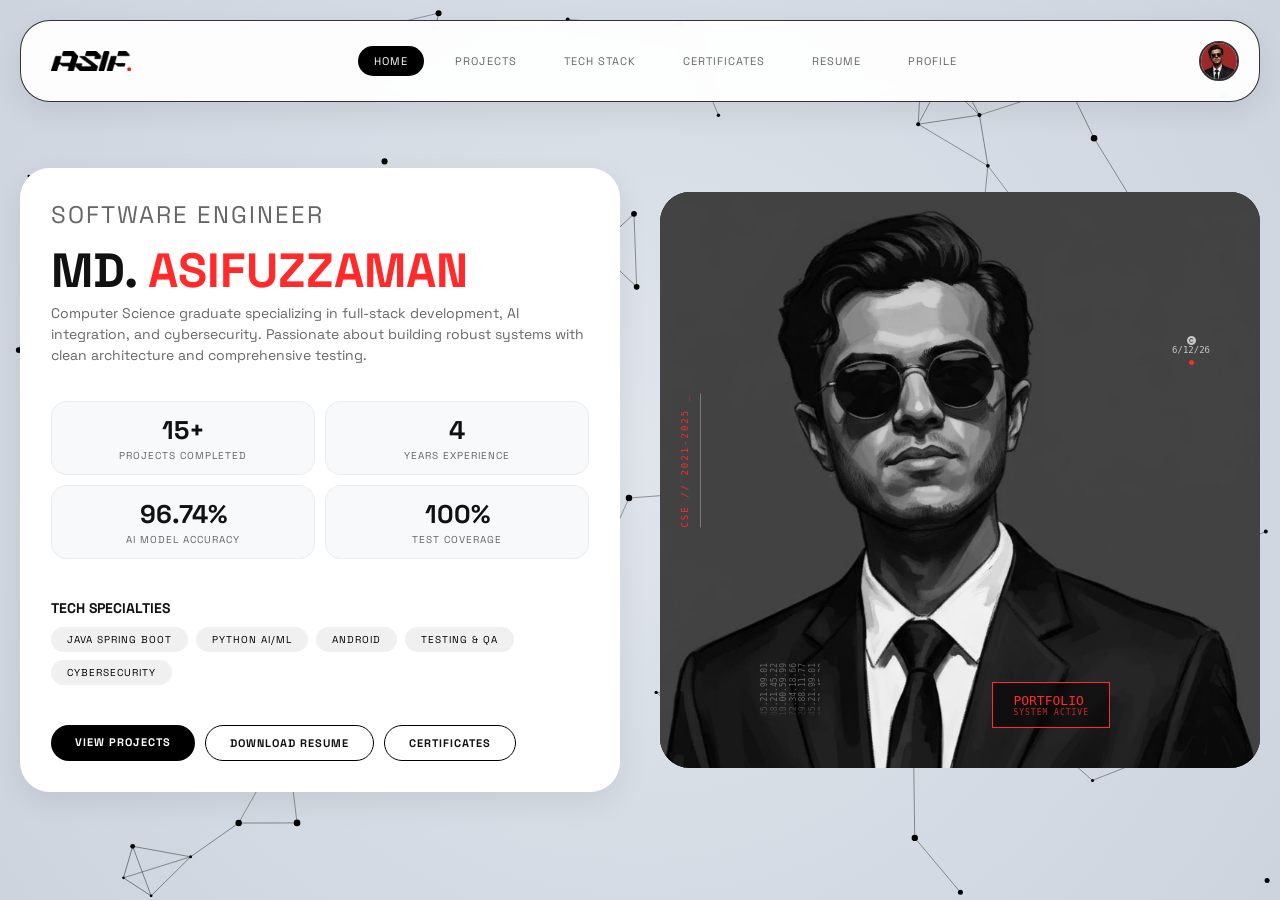
==== commit 805c8df7: "first commit" ====
--- a/index.html
+++ b/index.html
@@ -58,7 +58,7 @@
     <link rel="icon" type="image/png" sizes="32x32" href="/Portfolio/assets/favicon-32x32.png">
     <link rel="icon" type="image/png" sizes="16x16" href="/Portfolio/assets/favicon-16x16.png">
     <link rel="apple-touch-icon" sizes="180x180" href="/Portfolio/assets/apple-touch-icon.png">
-    <link rel="manifest" href="/Portfolio/site.webmanifest">
+    <link rel="manifest" href="/Portfolio/assets/site.webmanifest">
 
     <!-- Preconnect for External Resources -->
     <link rel="preconnect" href="https://fonts.googleapis.com">
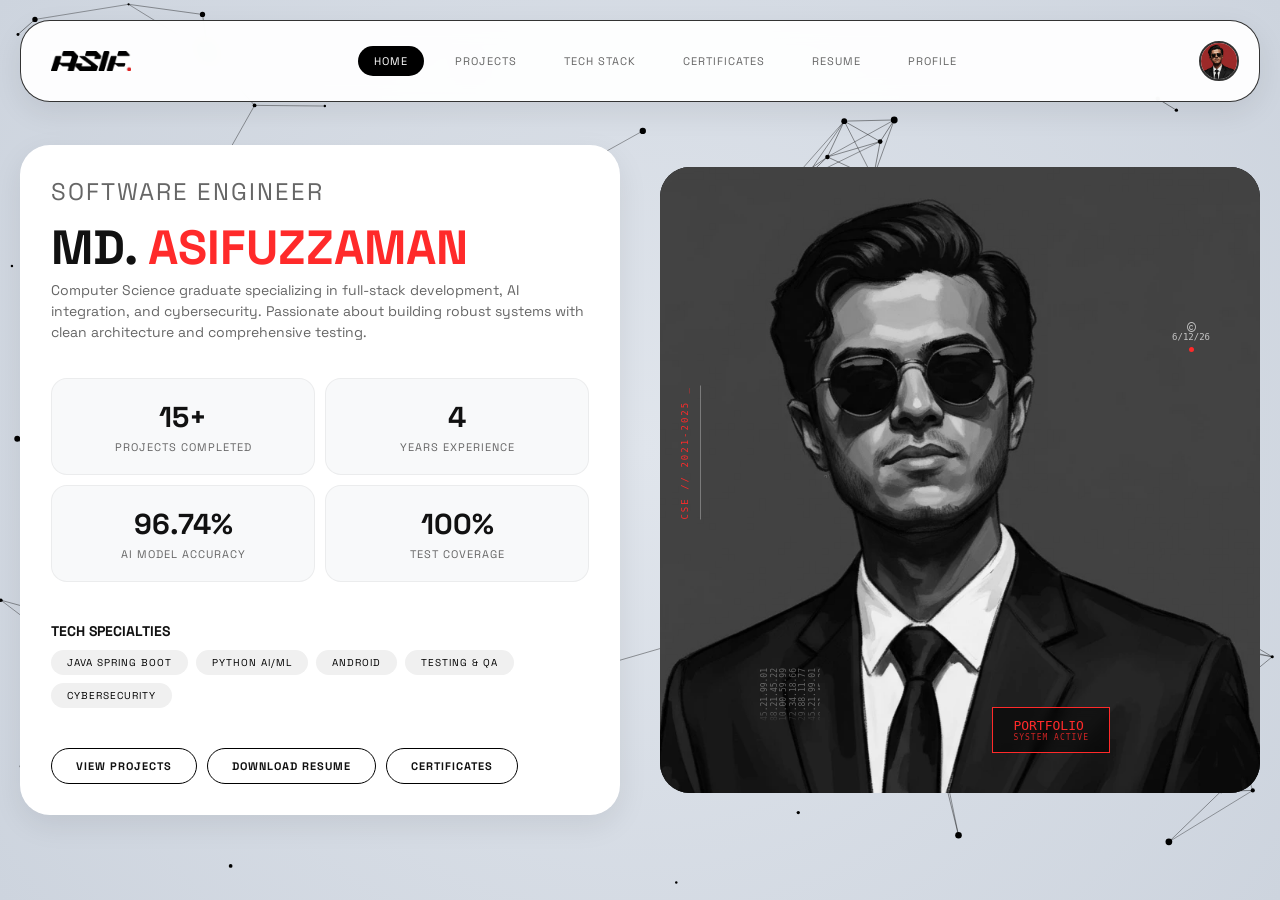
==== commit 6527ef5d: "first commit" ====
--- a/index.html
+++ b/index.html
@@ -140,19 +140,19 @@
                 </p>
 
                 <div class="quick-stats">
-                    <div class="stat-card">
+                    <div class="profile-stat-card">
                         <div class="number">15+</div>
                         <div class="label">Projects Completed</div>
                     </div>
-                    <div class="stat-card">
+                    <div class="profile-stat-card">
                         <div class="number">4</div>
                         <div class="label">Years Experience</div>
                     </div>
-                    <div class="stat-card">
+                    <div class="profile-stat-card">
                         <div class="number">96.74%</div>
                         <div class="label">AI Model Accuracy</div>
                     </div>
-                    <div class="stat-card">
+                    <div class="profile-stat-card">
                         <div class="number">100%</div>
                         <div class="label">Test Coverage</div>
                     </div>
@@ -170,9 +170,9 @@
                 </div>
 
                 <div class="cta-section">
-                    <a href="projects.html" class="cta-btn primary">View Projects</a>
-                    <a href="resume.html" class="cta-btn secondary">Download Resume</a>
-                    <a href="certificates.html" class="cta-btn secondary">Certificates</a>
+                    <a href="projects.html" class="cta-btn">View Projects</a>
+                    <a href="resume.html" class="cta-btn">Download Resume</a>
+                    <a href="certificates.html" class="cta-btn">Certificates</a>
                 </div>
             </div>
 
@@ -183,7 +183,7 @@
                     <div class="vertical-code">CSE // 2021-2025 <span class="blink">_</span></div>
                     <div class="scrolling-numbers" id="scrollingNumbers"></div>
                     <div class="circle-graphic" id="circleGraphic">
-                        <i class="fa-solid fa-copyright"></i>
+                        <i class="fa-regular fa-copyright"></i>
                         <span id="currentDate"></span>
                         <span class="status-dot"></span>
                     </div>
--- a/style.css
+++ b/style.css
@@ -411,7 +411,7 @@
 .hero-image {
     background: black;
     border-radius: 30px;
-    height: 80%;
+    height: 87%;
     min-height: 500px;
     overflow: hidden;
     position: relative;
@@ -468,35 +468,6 @@
     width: 100%;
 }
 
-.stat-card {
-    min-width: 0;
-    background: #f8f9fa;
-    padding: 12px 5px;
-    border-radius: 16px;
-    text-align: center;
-    border: 1px solid rgba(0, 0, 0, 0.05);
-    transition: all 0.3s ease;
-}
-
-.stat-card:hover {
-    transform: translateY(-5px);
-    box-shadow: 0 10px 25px rgba(0, 0, 0, 0.08);
-}
-
-.stat-card .number {
-    font-size: 1.6rem;
-    font-weight: 700;
-    color: var(--text-primary);
-    margin-bottom: 3px;
-}
-
-.stat-card .label {
-    font-size: 10px;
-    text-transform: uppercase;
-    letter-spacing: 1px;
-    color: var(--text-secondary);
-}
-
 .featured-tech {
     margin: 20px 0;
 }
@@ -539,26 +510,12 @@
     font-weight: 700;
     text-decoration: none;
     transition: all 0.3s ease;
-}
-
-.cta-btn.primary {
-    background: black;
-    color: white;
-}
-
-.cta-btn.primary:hover {
-    background: var(--accent-red);
-    transform: translateY(-3px);
-    box-shadow: 0 5px 15px rgba(255, 42, 42, 0.3);
-}
-
-.cta-btn.secondary {
     background: transparent;
     color: var(--text-primary);
     border: 1.5px solid black;
 }
 
-.cta-btn.secondary:hover {
+.cta-btn:hover {
     background: black;
     color: white;
     transform: translateY(-3px);
@@ -3134,10 +3091,6 @@
         gap: 12px;
     }
 
-    .stat-card .number {
-        font-size: 1.4rem;
-    }
-
     .tech-tag {
         padding: 5px 12px;
         font-size: 9px;
--- a/style.css
+++ b/style.css
@@ -411,7 +411,7 @@
 .hero-image {
     background: black;
     border-radius: 30px;
-    height: 80%;
+    height: 87%;
     min-height: 500px;
     overflow: hidden;
     position: relative;
@@ -468,35 +468,6 @@
     width: 100%;
 }
 
-.stat-card {
-    min-width: 0;
-    background: #f8f9fa;
-    padding: 12px 5px;
-    border-radius: 16px;
-    text-align: center;
-    border: 1px solid rgba(0, 0, 0, 0.05);
-    transition: all 0.3s ease;
-}
-
-.stat-card:hover {
-    transform: translateY(-5px);
-    box-shadow: 0 10px 25px rgba(0, 0, 0, 0.08);
-}
-
-.stat-card .number {
-    font-size: 1.6rem;
-    font-weight: 700;
-    color: var(--text-primary);
-    margin-bottom: 3px;
-}
-
-.stat-card .label {
-    font-size: 10px;
-    text-transform: uppercase;
-    letter-spacing: 1px;
-    color: var(--text-secondary);
-}
-
 .featured-tech {
     margin: 20px 0;
 }
@@ -539,26 +510,12 @@
     font-weight: 700;
     text-decoration: none;
     transition: all 0.3s ease;
-}
-
-.cta-btn.primary {
-    background: black;
-    color: white;
-}
-
-.cta-btn.primary:hover {
-    background: var(--accent-red);
-    transform: translateY(-3px);
-    box-shadow: 0 5px 15px rgba(255, 42, 42, 0.3);
-}
-
-.cta-btn.secondary {
     background: transparent;
     color: var(--text-primary);
     border: 1.5px solid black;
 }
 
-.cta-btn.secondary:hover {
+.cta-btn:hover {
     background: black;
     color: white;
     transform: translateY(-3px);
@@ -3134,10 +3091,6 @@
         gap: 12px;
     }
 
-    .stat-card .number {
-        font-size: 1.4rem;
-    }
-
     .tech-tag {
         padding: 5px 12px;
         font-size: 9px;
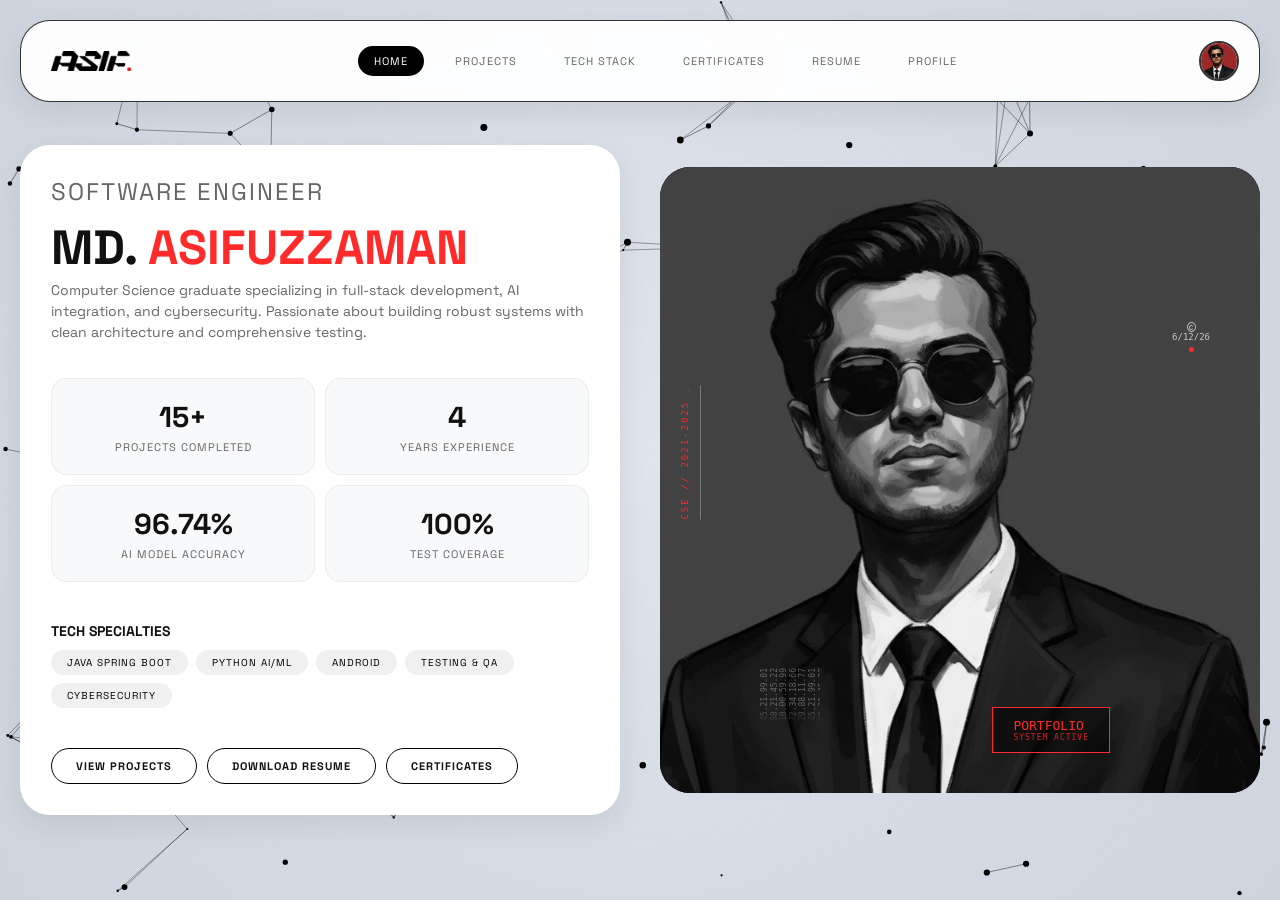
==== commit 7358c39b: "first commit" ====
--- a/index.html
+++ b/index.html
@@ -140,19 +140,19 @@
                 </p>
 
                 <div class="quick-stats">
-                    <div class="profile-stat-card">
+                    <div class="stat-card">
                         <div class="number">15+</div>
                         <div class="label">Projects Completed</div>
                     </div>
-                    <div class="profile-stat-card">
+                    <div class="stat-card">
                         <div class="number">4</div>
                         <div class="label">Years Experience</div>
                     </div>
-                    <div class="profile-stat-card">
+                    <div class="stat-card">
                         <div class="number">96.74%</div>
                         <div class="label">AI Model Accuracy</div>
                     </div>
-                    <div class="profile-stat-card">
+                    <div class="stat-card">
                         <div class="number">100%</div>
                         <div class="label">Test Coverage</div>
                     </div>
@@ -196,6 +196,11 @@
         </div>
     </div>
 
+    <!-- Back to Top Button -->
+    <button id="backToTop" class="back-to-top" aria-label="Back to top">
+        <i class="fa-solid fa-arrow-up"></i>
+    </button>
+
     <script src="script.js"></script>
 </body>
 
--- a/style.css
+++ b/style.css
@@ -1,9 +1,9 @@
 /* ==================== GLOBAL STYLES ==================== */
 :root {
     --bg-color: #e0e5ec;
+    --accent-red: #ff2a2a;
     --text-primary: #111111;
     --text-secondary: #666666;
-    --accent-red: #ff2a2a;
     --font-main: 'Space Grotesk', sans-serif;
 }
 
@@ -18,51 +18,51 @@
 }
 
 body {
-    background-color: var(--bg-color);
-    font-family: var(--font-main);
+    padding: 20px;
     min-height: 100vh;
-    background: radial-gradient(circle at center, #e0e5ec 0%, #cdd4de 100%);
-    padding: 20px;
     position: relative;
     overflow-x: hidden;
+    font-family: var(--font-main);
+    background-color: var(--bg-color);
+    background: radial-gradient(circle at center, #e0e5ec 0%, #cdd4de 100%);
 }
 
 .main-container {
+    z-index: 1;
+    margin: 0 auto;
     max-width: 1400px;
-    margin: 0 auto;
     position: relative;
-    z-index: 1;
     padding-top: 100px;
 }
 
 /* ==================== NAVBAR STYLES ==================== */
 .navbar {
+    top: 20px;
+    left: 50%;
+    z-index: 1000;
+    padding: 20px;
+    display: flex;
+    position: fixed;
+    max-width: 1400px;
+    margin-bottom: 30px;
+    align-items: center;
     background: white;
     border-radius: 30px;
-    padding: 20px;
-    margin-bottom: 30px;
+    width: calc(100% - 40px);
+    transform: translateX(-50%);
+    backdrop-filter: blur(10px);
+    justify-content: space-between;
+    -webkit-backdrop-filter: blur(10px);
+    border: 1px solid rgba(0, 0, 0, 0.8);
+    background: rgba(255, 255, 255, 0.95);
     box-shadow: 0 10px 30px rgba(0, 0, 0, 0.08);
-    display: flex;
-    align-items: center;
-    justify-content: space-between;
-    border: 1px solid rgba(0, 0, 0, 0.8);
-    position: fixed;
-    top: 20px;
-    left: 50%;
-    transform: translateX(-50%);
-    width: calc(100% - 40px);
-    max-width: 1400px;
-    z-index: 1000;
-    backdrop-filter: blur(10px);
-    -webkit-backdrop-filter: blur(10px);
-    background: rgba(255, 255, 255, 0.95);
 }
 
 .logo {
     display: flex;
+    margin-left: 10px;
     align-items: center;
     text-decoration: none;
-    margin-left: 10px;
 }
 
 .logo img {
@@ -70,19 +70,19 @@
 }
 
 .hamburger-menu {
-    display: none;
-    flex-direction: column;
     gap: 4px;
-    cursor: pointer;
     padding: 8px;
     z-index: 1001;
+    display: none;
+    cursor: pointer;
+    flex-direction: column;
 }
 
 .hamburger-menu span {
     width: 25px;
     height: 2px;
+    transition: 0.3s;
     background: black;
-    transition: 0.3s;
 }
 
 .hamburger-menu.active span:nth-child(1) {
@@ -98,29 +98,29 @@
 }
 
 .nav-links {
-    display: flex;
+    flex: 1;
     gap: 15px;
-    align-items: center;
+    display: flex;
     flex-wrap: wrap;
+    align-items: center;
     justify-content: center;
-    flex: 1;
 }
 
 .nav-links a {
+    font-size: 11px;
+    padding: 8px 16px;
+    letter-spacing: 1px;
+    border-radius: 20px;
+    white-space: nowrap;
     text-decoration: none;
-    color: var(--text-secondary);
-    font-size: 11px;
-    text-transform: uppercase;
-    letter-spacing: 1px;
-    padding: 8px 16px;
-    border-radius: 20px;
     transition: all 0.3s ease;
-    white-space: nowrap;
+    text-transform: uppercase;
+    color: var(--text-secondary);
 }
 
 .nav-links a:hover {
-    color: var(--text-primary);
     background: #dddddd;
+    color: var(--text-primary);
     border: 1px solid #555555;
 }
 
@@ -132,16 +132,16 @@
 .profile-icon {
     width: 40px;
     height: 40px;
+    flex-shrink: 0;
+    overflow: hidden;
     border-radius: 50%;
-    overflow: hidden;
     border: 2px solid #333;
-    flex-shrink: 0;
     transition: all 0.3s ease;
 }
 
 .profile-icon:hover {
+    transform: scale(1.05);
     border-color: var(--accent-red);
-    transform: scale(1.05);
 }
 
 .profile-icon img {
@@ -152,22 +152,22 @@
 
 /* ==================== BACK BUTTON ==================== */
 .back-btn {
+    gap: 8px;
+    font-size: 11px;
+    cursor: pointer;
+    margin-top: 10px;
+    padding: 10px 20px;
+    border-radius: 20px;
+    letter-spacing: 1px;
+    margin-bottom: 20px;
+    align-items: center;
     display: inline-flex;
-    align-items: center;
-    gap: 8px;
-    padding: 10px 20px;
+    text-decoration: none;
     background: transparent;
-    color: var(--text-secondary);
+    transition: all 0.3s ease;
+    text-transform: uppercase;
     border: 1px solid #000000;
-    border-radius: 20px;
-    font-size: 11px;
-    text-transform: uppercase;
-    letter-spacing: 1px;
-    cursor: pointer;
-    transition: all 0.3s ease;
-    text-decoration: none;
-    margin-top: 10px;
-    margin-bottom: 20px;
+    color: var(--text-secondary);
 }
 
 .back-btn:hover {
@@ -184,28 +184,28 @@
 .page-header h1 {
     font-size: 3rem;
     font-weight: 700;
-    color: var(--text-primary);
     margin-bottom: 10px;
+    color: var(--text-primary);
 }
 
 .page-header h2 {
     font-size: 2rem;
     font-weight: 700;
-    color: var(--text-primary);
     margin-bottom: 10px;
+    color: var(--text-primary);
 }
 
 .page-header p {
+    margin: 0 auto;
     font-size: 14px;
-    color: var(--text-secondary);
     max-width: 600px;
-    margin: 0 auto;
+    color: var(--text-secondary);
 }
 
 /* ==================== SOCIAL LINKS ==================== */
 .social-links {
-    display: flex;
     gap: 12px;
+    display: flex;
     flex-wrap: wrap;
     margin-top: 20px;
 }
@@ -213,21 +213,21 @@
 .social-link {
     width: 40px;
     height: 40px;
+    display: flex;
+    font-size: 16px;
+    border-radius: 50%;
+    align-items: center;
+    text-decoration: none;
     background: #f5f5f5;
-    border-radius: 50%;
+    justify-content: center;
+    transition: all 0.3s ease;
     border: 1px solid black;
-    display: flex;
-    align-items: center;
-    justify-content: center;
-    color: var(--text-primary);
-    text-decoration: none;
-    font-size: 16px;
-    transition: all 0.3s ease;
+    color: var(--text-primary);
 }
 
 .social-link:hover {
+    color: white;
     background: black;
-    color: white;
     transform: translateY(-3px);
 }
 
@@ -268,37 +268,51 @@
     }
 }
 
+@keyframes pulse {
+    0% {
+        box-shadow: 0 0 0 0 rgba(255, 42, 42, 0.7);
+    }
+
+    70% {
+        box-shadow: 0 0 0 10px rgba(255, 42, 42, 0);
+    }
+
+    100% {
+        box-shadow: 0 0 0 0 rgba(255, 42, 42, 0);
+    }
+}
+
 /* ==================== LIGHTBOX MODAL ==================== */
 .lightbox-modal {
-    display: none;
-    position: fixed;
-    z-index: 2000;
+    top: 0;
     left: 0;
-    top: 0;
     width: 100%;
     height: 100%;
+    display: none;
+    z-index: 2000;
+    position: fixed;
+    overflow: hidden;
     background-color: rgba(0, 0, 0, 0.95);
-    overflow: hidden;
 }
 
 .lightbox-content {
-    position: relative;
     width: 100%;
     height: 100%;
     display: flex;
+    position: relative;
     align-items: center;
     justify-content: center;
 }
 
 .lightbox-close {
-    position: absolute;
     top: 30px;
     right: 40px;
+    z-index: 2001;
+    font-size: 40px;
+    cursor: pointer;
     color: #f1f1f1;
-    font-size: 40px;
     font-weight: bold;
-    cursor: pointer;
-    z-index: 2001;
+    position: absolute;
     transition: color 0.3s ease;
 }
 
@@ -307,11 +321,11 @@
 }
 
 .lightbox-image-container {
+    display: flex;
     max-width: 90%;
     max-height: 85%;
-    display: flex;
+    align-items: center;
     flex-direction: column;
-    align-items: center;
 }
 
 .lightbox-image-container img {
@@ -328,33 +342,33 @@
     margin-top: 20px;
     text-align: center;
     padding: 10px 20px;
-    background: rgba(255, 255, 255, 0.1);
     border-radius: 30px;
     letter-spacing: 0.5px;
+    background: rgba(255, 255, 255, 0.1);
 }
 
 .lightbox-nav {
+    top: 50%;
+    width: 60px;
+    border: none;
+    height: 60px;
+    z-index: 2001;
+    display: flex;
+    color: white;
+    font-size: 30px;
+    cursor: pointer;
     position: absolute;
-    top: 50%;
+    border-radius: 50%;
+    align-items: center;
+    justify-content: center;
+    transition: all 0.3s ease;
     transform: translateY(-50%);
     background: rgba(255, 255, 255, 0.1);
+}
+
+.lightbox-nav:hover {
     color: white;
-    border: none;
-    width: 60px;
-    height: 60px;
-    border-radius: 50%;
-    font-size: 30px;
-    cursor: pointer;
-    display: flex;
-    align-items: center;
-    justify-content: center;
-    transition: all 0.3s ease;
-    z-index: 2001;
-}
-
-.lightbox-nav:hover {
     background: var(--accent-red);
-    color: white;
 }
 
 .lightbox-nav.prev {
@@ -370,52 +384,52 @@
 }
 
 .image-counter {
-    position: absolute;
+    left: 50%;
     bottom: 30px;
-    left: 50%;
-    transform: translateX(-50%);
+    z-index: 2001;
     color: white;
     font-size: 14px;
-    background: rgba(0, 0, 0, 0.6);
     padding: 8px 16px;
+    position: absolute;
     border-radius: 20px;
     letter-spacing: 1px;
-    z-index: 2001;
+    transform: translateX(-50%);
+    background: rgba(0, 0, 0, 0.6);
 }
 
 /* ==================== INDEX.HTML STYLES ==================== */
 .hero-section {
+    gap: 40px;
     display: grid;
+    margin: 0 auto;
+    align-items: center;
+    justify-content: center;
     grid-template-columns: 1fr 1fr;
-    gap: 40px;
-    align-items: center;
-    justify-content: center;
     min-height: calc(100vh - 180px);
-    margin: 0 auto;
 }
 
 .hero-content {
+    width: 100%;
+    height: auto;
+    padding: 30px;
+    display: flex;
+    border-radius: 30px;
     background: white;
-    border-radius: 30px;
-    padding: 30px;
-    box-shadow: 0 10px 30px rgba(0, 0, 0, 0.08);
-    border: 1px solid rgba(255, 255, 255, 0.9);
-    height: auto;
-    display: flex;
+    box-sizing: border-box;
     flex-direction: column;
     justify-content: center;
-    width: 100%;
-    box-sizing: border-box;
+    border: 1px solid rgba(255, 255, 255, 0.9);
+    box-shadow: 0 10px 30px rgba(0, 0, 0, 0.08);
 }
 
 .hero-image {
+    height: 87%;
+    display: flex;
+    overflow: hidden;
+    min-height: 500px;
+    position: relative;
     background: black;
     border-radius: 30px;
-    height: 87%;
-    min-height: 500px;
-    overflow: hidden;
-    position: relative;
-    display: flex;
     align-items: stretch;
 }
 
@@ -806,6 +820,9 @@
 }
 
 .filter-section {
+    display: flex;
+    flex-direction: column;
+    align-items: center;
     margin-bottom: 30px;
 }
 
@@ -816,6 +833,8 @@
     padding: 10px 0;
     margin-bottom: 20px;
     flex-wrap: wrap;
+    width: 100%;
+    justify-content: center;
 }
 
 .category-filter {
@@ -854,6 +873,38 @@
     background: white;
     border-radius: 20px;
     box-shadow: 0 10px 30px rgba(0, 0, 0, 0.08);
+}
+
+/* ==================== PROJECT COUNT BADGE ==================== */
+.project-count-badge {
+    text-align: center;
+    padding: 12px 20px;
+    background: white;
+    border-radius: 50px;
+    display: inline-block;
+    font-size: 14px;
+    font-weight: 500;
+    color: var(--text-secondary);
+    box-shadow: 0 5px 15px rgba(0, 0, 0, 0.05);
+    border: 1px solid rgba(0, 0, 0, 0.1);
+    transition: all 0.3s ease;
+}
+
+.project-count-badge span {
+    font-weight: 700;
+    color: var(--accent-red);
+    margin: 0 2px;
+}
+
+.project-count-badge.no-results {
+    background: #fff3f3;
+    border-color: var(--accent-red);
+    color: var(--accent-red);
+}
+
+.project-count-badge.no-results span {
+    font-size: 18px;
+    margin-left: 5px;
 }
 
 /* ==================== PROJECT-DETAILS.HTML STYLES ==================== */
@@ -1522,36 +1573,6 @@
     margin-bottom: 40px;
     box-shadow: 0 10px 30px rgba(0, 0, 0, 0.08);
     border: 1px solid rgba(255, 255, 255, 0.9);
-}
-
-.summary-grid {
-    display: grid;
-    grid-template-columns: repeat(auto-fit, minmax(200px, 1fr));
-    gap: 30px;
-    margin-top: 30px;
-}
-
-.summary-item {
-    text-align: center;
-    padding: 25px;
-    background: #f8f9fa;
-    border-radius: 20px;
-    border: 1px solid rgba(0, 0, 0, 0.05);
-}
-
-.summary-item .number {
-    font-size: 2.5rem;
-    font-weight: 700;
-    color: var(--text-primary);
-    margin-bottom: 10px;
-}
-
-.summary-item .label {
-    font-size: 12px;
-    text-transform: uppercase;
-    letter-spacing: 1px;
-    color: var(--text-secondary);
-    font-weight: 700;
 }
 
 .skills-grid {
@@ -1739,14 +1760,14 @@
     max-width: 600px;
 }
 
-.profile-stats {
+.stats {
     display: grid;
     grid-template-columns: repeat(auto-fit, minmax(150px, 1fr));
     gap: 20px;
-    margin-bottom: 40px;
-}
-
-.profile-stat-card {
+    margin: 30px 0;
+}
+
+.stat-card {
     z-index: 1;
     background: #f8f9fa;
     padding: 20px;
@@ -1756,23 +1777,30 @@
     transition: all 0.3s ease;
 }
 
-.profile-stat-card:hover {
+.stat-card:hover {
     transform: translateY(-5px);
     box-shadow: 0 10px 25px rgba(0, 0, 0, 0.08);
 }
 
-.profile-stat-card .number {
+.stat-card .number {
     font-size: 1.8rem;
     font-weight: 700;
     color: var(--text-primary);
     margin-bottom: 5px;
 }
 
-.profile-stat-card .label {
+.stat-card .label {
     font-size: 11px;
     text-transform: uppercase;
     letter-spacing: 1px;
     color: var(--text-secondary);
+}
+
+.stat-card h2 {
+    text-align: left;
+    font-size: 1.8rem;
+    margin-bottom: 20px;
+    color: var(--text-primary);
 }
 
 .profile-section {
@@ -2556,6 +2584,41 @@
     background: black;
 }
 
+/* ==================== BACK TO TOP BUTTON ==================== */
+.back-to-top {
+    position: fixed;
+    bottom: 30px;
+    right: 30px;
+    width: 50px;
+    height: 50px;
+    background: white;
+    color: black;
+    border: none;
+    border-radius: 50%;
+    cursor: pointer;
+    display: flex;
+    align-items: center;
+    justify-content: center;
+    font-size: 20px;
+    opacity: 0;
+    visibility: hidden;
+    transition: all 0.3s ease;
+    z-index: 999;
+    box-shadow: 0 5px 15px rgba(0, 0, 0, 0.2);
+}
+
+.back-to-top:hover {
+    background: var(--accent-red);
+    transform: translateY(-5px);
+    box-shadow: 0 8px 20px rgba(255, 42, 42, 0.4);
+}
+
+.back-to-top.visible {
+    opacity: 1;
+    visibility: visible;
+    animation: pulse 2s infinite;
+}
+
 /* ==================== RESPONSIVE STYLES ==================== */
 @media (max-width: 1024px) {
     .page-header h1 {
@@ -2646,6 +2709,13 @@
         font-size: 35px;
         top: 25px;
         right: 30px;
+    }
+
+    .back-to-top {
+        font-size: 18px;
+        width: 40px;
+        height: 40px;
+        border: 1px solid black;
     }
 }
 
@@ -2950,7 +3020,7 @@
         gap: 20px;
     }
 
-    .profile-stats {
+    .stats {
         grid-template-columns: repeat(2, 1fr);
     }
 
@@ -3020,6 +3090,15 @@
         bottom: 20px;
         font-size: 12px;
         padding: 6px 12px;
+    }
+
+    .back-to-top {
+        bottom: 20px;
+        right: 20px;
+        width: 35px;
+        height: 35px;
+        font-size: 16px;
+        border: 1px solid black;
     }
 }
 
@@ -3198,18 +3277,6 @@
         border-radius: 20px;
     }
 
-    .summary-grid {
-        grid-template-columns: 1fr;
-    }
-
-    .summary-item {
-        padding: 20px;
-    }
-
-    .summary-item .number {
-        font-size: 2rem;
-    }
-
     .skills-grid {
         grid-template-columns: 1fr;
     }
@@ -3290,11 +3357,11 @@
         font-size: 1.8rem;
     }
 
-    .profile-stats {
+    .stats {
         grid-template-columns: 1fr;
     }
 
-    .profile-stat-card .number {
+    .stat-card .number {
         font-size: 1.5rem;
     }
 
@@ -3394,4 +3461,11 @@
         font-size: 12px;
         padding: 6px 12px;
     }
+
+    .back-to-top {
+        font-size: 14px;
+        width: 30px;
+        height: 30px;
+        border: 1px solid black;
+    }
 }
--- a/style.css
+++ b/style.css
@@ -1,9 +1,9 @@
 /* ==================== GLOBAL STYLES ==================== */
 :root {
     --bg-color: #e0e5ec;
+    --accent-red: #ff2a2a;
     --text-primary: #111111;
     --text-secondary: #666666;
-    --accent-red: #ff2a2a;
     --font-main: 'Space Grotesk', sans-serif;
 }
 
@@ -18,51 +18,51 @@
 }
 
 body {
-    background-color: var(--bg-color);
-    font-family: var(--font-main);
+    padding: 20px;
     min-height: 100vh;
-    background: radial-gradient(circle at center, #e0e5ec 0%, #cdd4de 100%);
-    padding: 20px;
     position: relative;
     overflow-x: hidden;
+    font-family: var(--font-main);
+    background-color: var(--bg-color);
+    background: radial-gradient(circle at center, #e0e5ec 0%, #cdd4de 100%);
 }
 
 .main-container {
+    z-index: 1;
+    margin: 0 auto;
     max-width: 1400px;
-    margin: 0 auto;
     position: relative;
-    z-index: 1;
     padding-top: 100px;
 }
 
 /* ==================== NAVBAR STYLES ==================== */
 .navbar {
+    top: 20px;
+    left: 50%;
+    z-index: 1000;
+    padding: 20px;
+    display: flex;
+    position: fixed;
+    max-width: 1400px;
+    margin-bottom: 30px;
+    align-items: center;
     background: white;
     border-radius: 30px;
-    padding: 20px;
-    margin-bottom: 30px;
+    width: calc(100% - 40px);
+    transform: translateX(-50%);
+    backdrop-filter: blur(10px);
+    justify-content: space-between;
+    -webkit-backdrop-filter: blur(10px);
+    border: 1px solid rgba(0, 0, 0, 0.8);
+    background: rgba(255, 255, 255, 0.95);
     box-shadow: 0 10px 30px rgba(0, 0, 0, 0.08);
-    display: flex;
-    align-items: center;
-    justify-content: space-between;
-    border: 1px solid rgba(0, 0, 0, 0.8);
-    position: fixed;
-    top: 20px;
-    left: 50%;
-    transform: translateX(-50%);
-    width: calc(100% - 40px);
-    max-width: 1400px;
-    z-index: 1000;
-    backdrop-filter: blur(10px);
-    -webkit-backdrop-filter: blur(10px);
-    background: rgba(255, 255, 255, 0.95);
 }
 
 .logo {
     display: flex;
+    margin-left: 10px;
     align-items: center;
     text-decoration: none;
-    margin-left: 10px;
 }
 
 .logo img {
@@ -70,19 +70,19 @@
 }
 
 .hamburger-menu {
-    display: none;
-    flex-direction: column;
     gap: 4px;
-    cursor: pointer;
     padding: 8px;
     z-index: 1001;
+    display: none;
+    cursor: pointer;
+    flex-direction: column;
 }
 
 .hamburger-menu span {
     width: 25px;
     height: 2px;
+    transition: 0.3s;
     background: black;
-    transition: 0.3s;
 }
 
 .hamburger-menu.active span:nth-child(1) {
@@ -98,29 +98,29 @@
 }
 
 .nav-links {
-    display: flex;
+    flex: 1;
     gap: 15px;
-    align-items: center;
+    display: flex;
     flex-wrap: wrap;
+    align-items: center;
     justify-content: center;
-    flex: 1;
 }
 
 .nav-links a {
+    font-size: 11px;
+    padding: 8px 16px;
+    letter-spacing: 1px;
+    border-radius: 20px;
+    white-space: nowrap;
     text-decoration: none;
-    color: var(--text-secondary);
-    font-size: 11px;
-    text-transform: uppercase;
-    letter-spacing: 1px;
-    padding: 8px 16px;
-    border-radius: 20px;
     transition: all 0.3s ease;
-    white-space: nowrap;
+    text-transform: uppercase;
+    color: var(--text-secondary);
 }
 
 .nav-links a:hover {
-    color: var(--text-primary);
     background: #dddddd;
+    color: var(--text-primary);
     border: 1px solid #555555;
 }
 
@@ -132,16 +132,16 @@
 .profile-icon {
     width: 40px;
     height: 40px;
+    flex-shrink: 0;
+    overflow: hidden;
     border-radius: 50%;
-    overflow: hidden;
     border: 2px solid #333;
-    flex-shrink: 0;
     transition: all 0.3s ease;
 }
 
 .profile-icon:hover {
+    transform: scale(1.05);
     border-color: var(--accent-red);
-    transform: scale(1.05);
 }
 
 .profile-icon img {
@@ -152,22 +152,22 @@
 
 /* ==================== BACK BUTTON ==================== */
 .back-btn {
+    gap: 8px;
+    font-size: 11px;
+    cursor: pointer;
+    margin-top: 10px;
+    padding: 10px 20px;
+    border-radius: 20px;
+    letter-spacing: 1px;
+    margin-bottom: 20px;
+    align-items: center;
     display: inline-flex;
-    align-items: center;
-    gap: 8px;
-    padding: 10px 20px;
+    text-decoration: none;
     background: transparent;
-    color: var(--text-secondary);
+    transition: all 0.3s ease;
+    text-transform: uppercase;
     border: 1px solid #000000;
-    border-radius: 20px;
-    font-size: 11px;
-    text-transform: uppercase;
-    letter-spacing: 1px;
-    cursor: pointer;
-    transition: all 0.3s ease;
-    text-decoration: none;
-    margin-top: 10px;
-    margin-bottom: 20px;
+    color: var(--text-secondary);
 }
 
 .back-btn:hover {
@@ -184,28 +184,28 @@
 .page-header h1 {
     font-size: 3rem;
     font-weight: 700;
-    color: var(--text-primary);
     margin-bottom: 10px;
+    color: var(--text-primary);
 }
 
 .page-header h2 {
     font-size: 2rem;
     font-weight: 700;
-    color: var(--text-primary);
     margin-bottom: 10px;
+    color: var(--text-primary);
 }
 
 .page-header p {
+    margin: 0 auto;
     font-size: 14px;
-    color: var(--text-secondary);
     max-width: 600px;
-    margin: 0 auto;
+    color: var(--text-secondary);
 }
 
 /* ==================== SOCIAL LINKS ==================== */
 .social-links {
-    display: flex;
     gap: 12px;
+    display: flex;
     flex-wrap: wrap;
     margin-top: 20px;
 }
@@ -213,21 +213,21 @@
 .social-link {
     width: 40px;
     height: 40px;
+    display: flex;
+    font-size: 16px;
+    border-radius: 50%;
+    align-items: center;
+    text-decoration: none;
     background: #f5f5f5;
-    border-radius: 50%;
+    justify-content: center;
+    transition: all 0.3s ease;
     border: 1px solid black;
-    display: flex;
-    align-items: center;
-    justify-content: center;
-    color: var(--text-primary);
-    text-decoration: none;
-    font-size: 16px;
-    transition: all 0.3s ease;
+    color: var(--text-primary);
 }
 
 .social-link:hover {
+    color: white;
     background: black;
-    color: white;
     transform: translateY(-3px);
 }
 
@@ -268,37 +268,51 @@
     }
 }
 
+@keyframes pulse {
+    0% {
+        box-shadow: 0 0 0 0 rgba(255, 42, 42, 0.7);
+    }
+
+    70% {
+        box-shadow: 0 0 0 10px rgba(255, 42, 42, 0);
+    }
+
+    100% {
+        box-shadow: 0 0 0 0 rgba(255, 42, 42, 0);
+    }
+}
+
 /* ==================== LIGHTBOX MODAL ==================== */
 .lightbox-modal {
-    display: none;
-    position: fixed;
-    z-index: 2000;
+    top: 0;
     left: 0;
-    top: 0;
     width: 100%;
     height: 100%;
+    display: none;
+    z-index: 2000;
+    position: fixed;
+    overflow: hidden;
     background-color: rgba(0, 0, 0, 0.95);
-    overflow: hidden;
 }
 
 .lightbox-content {
-    position: relative;
     width: 100%;
     height: 100%;
     display: flex;
+    position: relative;
     align-items: center;
     justify-content: center;
 }
 
 .lightbox-close {
-    position: absolute;
     top: 30px;
     right: 40px;
+    z-index: 2001;
+    font-size: 40px;
+    cursor: pointer;
     color: #f1f1f1;
-    font-size: 40px;
     font-weight: bold;
-    cursor: pointer;
-    z-index: 2001;
+    position: absolute;
     transition: color 0.3s ease;
 }
 
@@ -307,11 +321,11 @@
 }
 
 .lightbox-image-container {
+    display: flex;
     max-width: 90%;
     max-height: 85%;
-    display: flex;
+    align-items: center;
     flex-direction: column;
-    align-items: center;
 }
 
 .lightbox-image-container img {
@@ -328,33 +342,33 @@
     margin-top: 20px;
     text-align: center;
     padding: 10px 20px;
-    background: rgba(255, 255, 255, 0.1);
     border-radius: 30px;
     letter-spacing: 0.5px;
+    background: rgba(255, 255, 255, 0.1);
 }
 
 .lightbox-nav {
+    top: 50%;
+    width: 60px;
+    border: none;
+    height: 60px;
+    z-index: 2001;
+    display: flex;
+    color: white;
+    font-size: 30px;
+    cursor: pointer;
     position: absolute;
-    top: 50%;
+    border-radius: 50%;
+    align-items: center;
+    justify-content: center;
+    transition: all 0.3s ease;
     transform: translateY(-50%);
     background: rgba(255, 255, 255, 0.1);
+}
+
+.lightbox-nav:hover {
     color: white;
-    border: none;
-    width: 60px;
-    height: 60px;
-    border-radius: 50%;
-    font-size: 30px;
-    cursor: pointer;
-    display: flex;
-    align-items: center;
-    justify-content: center;
-    transition: all 0.3s ease;
-    z-index: 2001;
-}
-
-.lightbox-nav:hover {
     background: var(--accent-red);
-    color: white;
 }
 
 .lightbox-nav.prev {
@@ -370,52 +384,52 @@
 }
 
 .image-counter {
-    position: absolute;
+    left: 50%;
     bottom: 30px;
-    left: 50%;
-    transform: translateX(-50%);
+    z-index: 2001;
     color: white;
     font-size: 14px;
-    background: rgba(0, 0, 0, 0.6);
     padding: 8px 16px;
+    position: absolute;
     border-radius: 20px;
     letter-spacing: 1px;
-    z-index: 2001;
+    transform: translateX(-50%);
+    background: rgba(0, 0, 0, 0.6);
 }
 
 /* ==================== INDEX.HTML STYLES ==================== */
 .hero-section {
+    gap: 40px;
     display: grid;
+    margin: 0 auto;
+    align-items: center;
+    justify-content: center;
     grid-template-columns: 1fr 1fr;
-    gap: 40px;
-    align-items: center;
-    justify-content: center;
     min-height: calc(100vh - 180px);
-    margin: 0 auto;
 }
 
 .hero-content {
+    width: 100%;
+    height: auto;
+    padding: 30px;
+    display: flex;
+    border-radius: 30px;
     background: white;
-    border-radius: 30px;
-    padding: 30px;
-    box-shadow: 0 10px 30px rgba(0, 0, 0, 0.08);
-    border: 1px solid rgba(255, 255, 255, 0.9);
-    height: auto;
-    display: flex;
+    box-sizing: border-box;
     flex-direction: column;
     justify-content: center;
-    width: 100%;
-    box-sizing: border-box;
+    border: 1px solid rgba(255, 255, 255, 0.9);
+    box-shadow: 0 10px 30px rgba(0, 0, 0, 0.08);
 }
 
 .hero-image {
+    height: 87%;
+    display: flex;
+    overflow: hidden;
+    min-height: 500px;
+    position: relative;
     background: black;
     border-radius: 30px;
-    height: 87%;
-    min-height: 500px;
-    overflow: hidden;
-    position: relative;
-    display: flex;
     align-items: stretch;
 }
 
@@ -806,6 +820,9 @@
 }
 
 .filter-section {
+    display: flex;
+    flex-direction: column;
+    align-items: center;
     margin-bottom: 30px;
 }
 
@@ -816,6 +833,8 @@
     padding: 10px 0;
     margin-bottom: 20px;
     flex-wrap: wrap;
+    width: 100%;
+    justify-content: center;
 }
 
 .category-filter {
@@ -854,6 +873,38 @@
     background: white;
     border-radius: 20px;
     box-shadow: 0 10px 30px rgba(0, 0, 0, 0.08);
+}
+
+/* ==================== PROJECT COUNT BADGE ==================== */
+.project-count-badge {
+    text-align: center;
+    padding: 12px 20px;
+    background: white;
+    border-radius: 50px;
+    display: inline-block;
+    font-size: 14px;
+    font-weight: 500;
+    color: var(--text-secondary);
+    box-shadow: 0 5px 15px rgba(0, 0, 0, 0.05);
+    border: 1px solid rgba(0, 0, 0, 0.1);
+    transition: all 0.3s ease;
+}
+
+.project-count-badge span {
+    font-weight: 700;
+    color: var(--accent-red);
+    margin: 0 2px;
+}
+
+.project-count-badge.no-results {
+    background: #fff3f3;
+    border-color: var(--accent-red);
+    color: var(--accent-red);
+}
+
+.project-count-badge.no-results span {
+    font-size: 18px;
+    margin-left: 5px;
 }
 
 /* ==================== PROJECT-DETAILS.HTML STYLES ==================== */
@@ -1522,36 +1573,6 @@
     margin-bottom: 40px;
     box-shadow: 0 10px 30px rgba(0, 0, 0, 0.08);
     border: 1px solid rgba(255, 255, 255, 0.9);
-}
-
-.summary-grid {
-    display: grid;
-    grid-template-columns: repeat(auto-fit, minmax(200px, 1fr));
-    gap: 30px;
-    margin-top: 30px;
-}
-
-.summary-item {
-    text-align: center;
-    padding: 25px;
-    background: #f8f9fa;
-    border-radius: 20px;
-    border: 1px solid rgba(0, 0, 0, 0.05);
-}
-
-.summary-item .number {
-    font-size: 2.5rem;
-    font-weight: 700;
-    color: var(--text-primary);
-    margin-bottom: 10px;
-}
-
-.summary-item .label {
-    font-size: 12px;
-    text-transform: uppercase;
-    letter-spacing: 1px;
-    color: var(--text-secondary);
-    font-weight: 700;
 }
 
 .skills-grid {
@@ -1739,14 +1760,14 @@
     max-width: 600px;
 }
 
-.profile-stats {
+.stats {
     display: grid;
     grid-template-columns: repeat(auto-fit, minmax(150px, 1fr));
     gap: 20px;
-    margin-bottom: 40px;
-}
-
-.profile-stat-card {
+    margin: 30px 0;
+}
+
+.stat-card {
     z-index: 1;
     background: #f8f9fa;
     padding: 20px;
@@ -1756,23 +1777,30 @@
     transition: all 0.3s ease;
 }
 
-.profile-stat-card:hover {
+.stat-card:hover {
     transform: translateY(-5px);
     box-shadow: 0 10px 25px rgba(0, 0, 0, 0.08);
 }
 
-.profile-stat-card .number {
+.stat-card .number {
     font-size: 1.8rem;
     font-weight: 700;
     color: var(--text-primary);
     margin-bottom: 5px;
 }
 
-.profile-stat-card .label {
+.stat-card .label {
     font-size: 11px;
     text-transform: uppercase;
     letter-spacing: 1px;
     color: var(--text-secondary);
+}
+
+.stat-card h2 {
+    text-align: left;
+    font-size: 1.8rem;
+    margin-bottom: 20px;
+    color: var(--text-primary);
 }
 
 .profile-section {
@@ -2556,6 +2584,41 @@
     background: black;
 }
 
+/* ==================== BACK TO TOP BUTTON ==================== */
+.back-to-top {
+    position: fixed;
+    bottom: 30px;
+    right: 30px;
+    width: 50px;
+    height: 50px;
+    background: white;
+    color: black;
+    border: none;
+    border-radius: 50%;
+    cursor: pointer;
+    display: flex;
+    align-items: center;
+    justify-content: center;
+    font-size: 20px;
+    opacity: 0;
+    visibility: hidden;
+    transition: all 0.3s ease;
+    z-index: 999;
+    box-shadow: 0 5px 15px rgba(0, 0, 0, 0.2);
+}
+
+.back-to-top:hover {
+    background: var(--accent-red);
+    transform: translateY(-5px);
+    box-shadow: 0 8px 20px rgba(255, 42, 42, 0.4);
+}
+
+.back-to-top.visible {
+    opacity: 1;
+    visibility: visible;
+    animation: pulse 2s infinite;
+}
+
 /* ==================== RESPONSIVE STYLES ==================== */
 @media (max-width: 1024px) {
     .page-header h1 {
@@ -2646,6 +2709,13 @@
         font-size: 35px;
         top: 25px;
         right: 30px;
+    }
+
+    .back-to-top {
+        font-size: 18px;
+        width: 40px;
+        height: 40px;
+        border: 1px solid black;
     }
 }
 
@@ -2950,7 +3020,7 @@
         gap: 20px;
     }
 
-    .profile-stats {
+    .stats {
         grid-template-columns: repeat(2, 1fr);
     }
 
@@ -3020,6 +3090,15 @@
         bottom: 20px;
         font-size: 12px;
         padding: 6px 12px;
+    }
+
+    .back-to-top {
+        bottom: 20px;
+        right: 20px;
+        width: 35px;
+        height: 35px;
+        font-size: 16px;
+        border: 1px solid black;
     }
 }
 
@@ -3198,18 +3277,6 @@
         border-radius: 20px;
     }
 
-    .summary-grid {
-        grid-template-columns: 1fr;
-    }
-
-    .summary-item {
-        padding: 20px;
-    }
-
-    .summary-item .number {
-        font-size: 2rem;
-    }
-
     .skills-grid {
         grid-template-columns: 1fr;
     }
@@ -3290,11 +3357,11 @@
         font-size: 1.8rem;
     }
 
-    .profile-stats {
+    .stats {
         grid-template-columns: 1fr;
     }
 
-    .profile-stat-card .number {
+    .stat-card .number {
         font-size: 1.5rem;
     }
 
@@ -3394,4 +3461,11 @@
         font-size: 12px;
         padding: 6px 12px;
     }
+
+    .back-to-top {
+        font-size: 14px;
+        width: 30px;
+        height: 30px;
+        border: 1px solid black;
+    }
 }
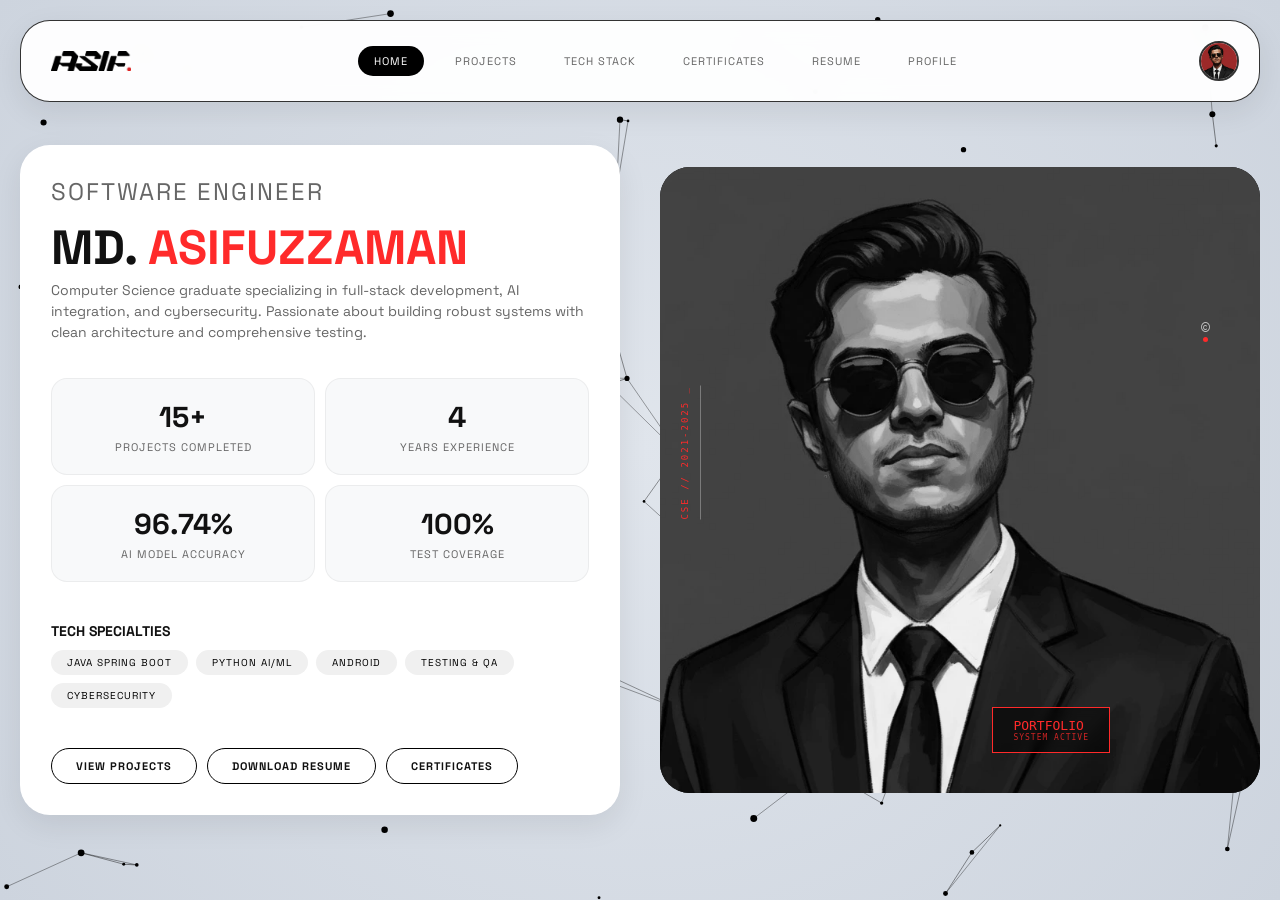
==== commit 61353210: "first commit" ====
--- a/index.html
+++ b/index.html
@@ -126,6 +126,18 @@
 </head>
 
 <body>
+    <!-- Loading Screen -->
+    <div id="loadingScreen" class="loading-screen">
+        <div class="loading-content">
+            <div class="loading-spinner-large"></div>
+            <div class="loading-text">Loading Portfolio...</div>
+            <div class="loading-progress">
+                <div class="loading-progress-bar" id="loadingProgressBar"></div>
+            </div>
+            <div class="loading-percent" id="loadingPercent">0%</div>
+        </div>
+    </div>
+
     <div class="main-container">
         <div class="hero-section">
             <div class="hero-content">
--- a/style.css
+++ b/style.css
@@ -33,6 +33,141 @@
     max-width: 1400px;
     position: relative;
     padding-top: 100px;
+}
+
+/* ==================== LOADING SCREEN ==================== */
+.loading-screen {
+    position: fixed;
+    top: 0;
+    left: 0;
+    width: 100%;
+    height: 100%;
+    background: radial-gradient(circle at center, #e0e5ec 0%, #cdd4de 100%);
+    z-index: 10000;
+    display: flex;
+    align-items: center;
+    justify-content: center;
+    transition: opacity 0.5s ease, visibility 0.5s ease;
+}
+
+.loading-screen.hide {
+    opacity: 0;
+    visibility: hidden;
+}
+
+.loading-content {
+    text-align: center;
+    padding: 40px;
+    background: white;
+    border-radius: 30px;
+    box-shadow: 0 10px 30px rgba(0, 0, 0, 0.08);
+    border: 1px solid rgba(0, 0, 0, 0.1);
+    min-width: 300px;
+}
+
+.loading-spinner-large {
+    width: 60px;
+    height: 60px;
+    margin: 0 auto 20px;
+    border: 4px solid #f0f0f0;
+    border-top: 4px solid var(--accent-red);
+    border-radius: 50%;
+    animation: spin 1s linear infinite;
+}
+
+.loading-text {
+    font-size: 18px;
+    font-weight: 700;
+    color: var(--text-primary);
+    margin-bottom: 20px;
+    text-transform: uppercase;
+    letter-spacing: 2px;
+}
+
+.loading-progress {
+    width: 250px;
+    height: 4px;
+    background: #f0f0f0;
+    border-radius: 2px;
+    overflow: hidden;
+    margin: 0 auto 10px;
+}
+
+.loading-progress-bar {
+    width: 0%;
+    height: 100%;
+    background: var(--accent-red);
+    border-radius: 2px;
+    transition: width 0.3s ease;
+}
+
+.loading-percent {
+    font-size: 12px;
+    color: var(--text-secondary);
+    letter-spacing: 1px;
+}
+
+@keyframes spin {
+    0% {
+        transform: rotate(0deg);
+    }
+
+    100% {
+        transform: rotate(360deg);
+    }
+}
+
+/* ==================== CUSTOM SCROLLBAR ==================== */
+::-webkit-scrollbar {
+    width: 5px;
+    height: 5px;
+}
+
+::-webkit-scrollbar-track {
+    background: transparent;
+    border-radius: 10px;
+}
+
+::-webkit-scrollbar-thumb {
+    background: black;
+    border-radius: 10px;
+}
+
+::-webkit-scrollbar-thumb:hover {
+    background: var(--accent-red);
+}
+
+/* ==================== SCROLL ANIMATION INDICATOR ==================== */
+.scroll-animation {
+    position: fixed;
+    right: -14px;
+    width: 100px;
+    height: 100px;
+    z-index: 9999;
+    pointer-events: none;
+    will-change: top;
+    transition: top 0.05s linear;
+}
+
+.scroll-animation img {
+    width: 100%;
+    height: 100%;
+    object-fit: contain;
+    display: block;
+}
+
+/* Desktop only - Show only on screens wider than 768px */
+@media (min-width: 769px) {
+    .scroll-animation {
+        display: block;
+    }
+}
+
+/* Mobile - Hide on screens 768px and below */
+@media (max-width: 768px) {
+    .scroll-animation {
+        display: none !important;
+    }
 }
 
 /* ==================== NAVBAR STYLES ==================== */
@@ -505,8 +640,9 @@
 }
 
 .tech-tag:hover {
+    color: white;
+    transform: translateY(-2px);
     background: var(--accent-red);
-    transform: translateY(-2px);
 }
 
 .cta-section {
@@ -2338,7 +2474,6 @@
     background: #f8f9fa;
     border-radius: 12px;
     transition: all 0.3s ease;
-    cursor: pointer;
 }
 
 .tech-item:hover {
@@ -2425,16 +2560,6 @@
     display: flex;
     gap: 8px;
     flex-wrap: wrap;
-}
-
-.research-tag {
-    padding: 5px 12px;
-    background: #f0f0f0;
-    border-radius: 15px;
-    font-size: 9px;
-    text-transform: uppercase;
-    letter-spacing: 0.5px;
-    color: var(--text-secondary);
 }
 
 .timeline-container {
@@ -2608,7 +2733,8 @@
 }
 
 .back-to-top:hover {
-    background: var(--accent-red);
+    color: white;
+    background: black;
     transform: translateY(-5px);
     box-shadow: 0 8px 20px rgba(255, 42, 42, 0.4);
 }
--- a/style.css
+++ b/style.css
@@ -33,6 +33,141 @@
     max-width: 1400px;
     position: relative;
     padding-top: 100px;
+}
+
+/* ==================== LOADING SCREEN ==================== */
+.loading-screen {
+    position: fixed;
+    top: 0;
+    left: 0;
+    width: 100%;
+    height: 100%;
+    background: radial-gradient(circle at center, #e0e5ec 0%, #cdd4de 100%);
+    z-index: 10000;
+    display: flex;
+    align-items: center;
+    justify-content: center;
+    transition: opacity 0.5s ease, visibility 0.5s ease;
+}
+
+.loading-screen.hide {
+    opacity: 0;
+    visibility: hidden;
+}
+
+.loading-content {
+    text-align: center;
+    padding: 40px;
+    background: white;
+    border-radius: 30px;
+    box-shadow: 0 10px 30px rgba(0, 0, 0, 0.08);
+    border: 1px solid rgba(0, 0, 0, 0.1);
+    min-width: 300px;
+}
+
+.loading-spinner-large {
+    width: 60px;
+    height: 60px;
+    margin: 0 auto 20px;
+    border: 4px solid #f0f0f0;
+    border-top: 4px solid var(--accent-red);
+    border-radius: 50%;
+    animation: spin 1s linear infinite;
+}
+
+.loading-text {
+    font-size: 18px;
+    font-weight: 700;
+    color: var(--text-primary);
+    margin-bottom: 20px;
+    text-transform: uppercase;
+    letter-spacing: 2px;
+}
+
+.loading-progress {
+    width: 250px;
+    height: 4px;
+    background: #f0f0f0;
+    border-radius: 2px;
+    overflow: hidden;
+    margin: 0 auto 10px;
+}
+
+.loading-progress-bar {
+    width: 0%;
+    height: 100%;
+    background: var(--accent-red);
+    border-radius: 2px;
+    transition: width 0.3s ease;
+}
+
+.loading-percent {
+    font-size: 12px;
+    color: var(--text-secondary);
+    letter-spacing: 1px;
+}
+
+@keyframes spin {
+    0% {
+        transform: rotate(0deg);
+    }
+
+    100% {
+        transform: rotate(360deg);
+    }
+}
+
+/* ==================== CUSTOM SCROLLBAR ==================== */
+::-webkit-scrollbar {
+    width: 5px;
+    height: 5px;
+}
+
+::-webkit-scrollbar-track {
+    background: transparent;
+    border-radius: 10px;
+}
+
+::-webkit-scrollbar-thumb {
+    background: black;
+    border-radius: 10px;
+}
+
+::-webkit-scrollbar-thumb:hover {
+    background: var(--accent-red);
+}
+
+/* ==================== SCROLL ANIMATION INDICATOR ==================== */
+.scroll-animation {
+    position: fixed;
+    right: -14px;
+    width: 100px;
+    height: 100px;
+    z-index: 9999;
+    pointer-events: none;
+    will-change: top;
+    transition: top 0.05s linear;
+}
+
+.scroll-animation img {
+    width: 100%;
+    height: 100%;
+    object-fit: contain;
+    display: block;
+}
+
+/* Desktop only - Show only on screens wider than 768px */
+@media (min-width: 769px) {
+    .scroll-animation {
+        display: block;
+    }
+}
+
+/* Mobile - Hide on screens 768px and below */
+@media (max-width: 768px) {
+    .scroll-animation {
+        display: none !important;
+    }
 }
 
 /* ==================== NAVBAR STYLES ==================== */
@@ -505,8 +640,9 @@
 }
 
 .tech-tag:hover {
+    color: white;
+    transform: translateY(-2px);
     background: var(--accent-red);
-    transform: translateY(-2px);
 }
 
 .cta-section {
@@ -2338,7 +2474,6 @@
     background: #f8f9fa;
     border-radius: 12px;
     transition: all 0.3s ease;
-    cursor: pointer;
 }
 
 .tech-item:hover {
@@ -2425,16 +2560,6 @@
     display: flex;
     gap: 8px;
     flex-wrap: wrap;
-}
-
-.research-tag {
-    padding: 5px 12px;
-    background: #f0f0f0;
-    border-radius: 15px;
-    font-size: 9px;
-    text-transform: uppercase;
-    letter-spacing: 0.5px;
-    color: var(--text-secondary);
 }
 
 .timeline-container {
@@ -2608,7 +2733,8 @@
 }
 
 .back-to-top:hover {
-    background: var(--accent-red);
+    color: white;
+    background: black;
     transform: translateY(-5px);
     box-shadow: 0 8px 20px rgba(255, 42, 42, 0.4);
 }
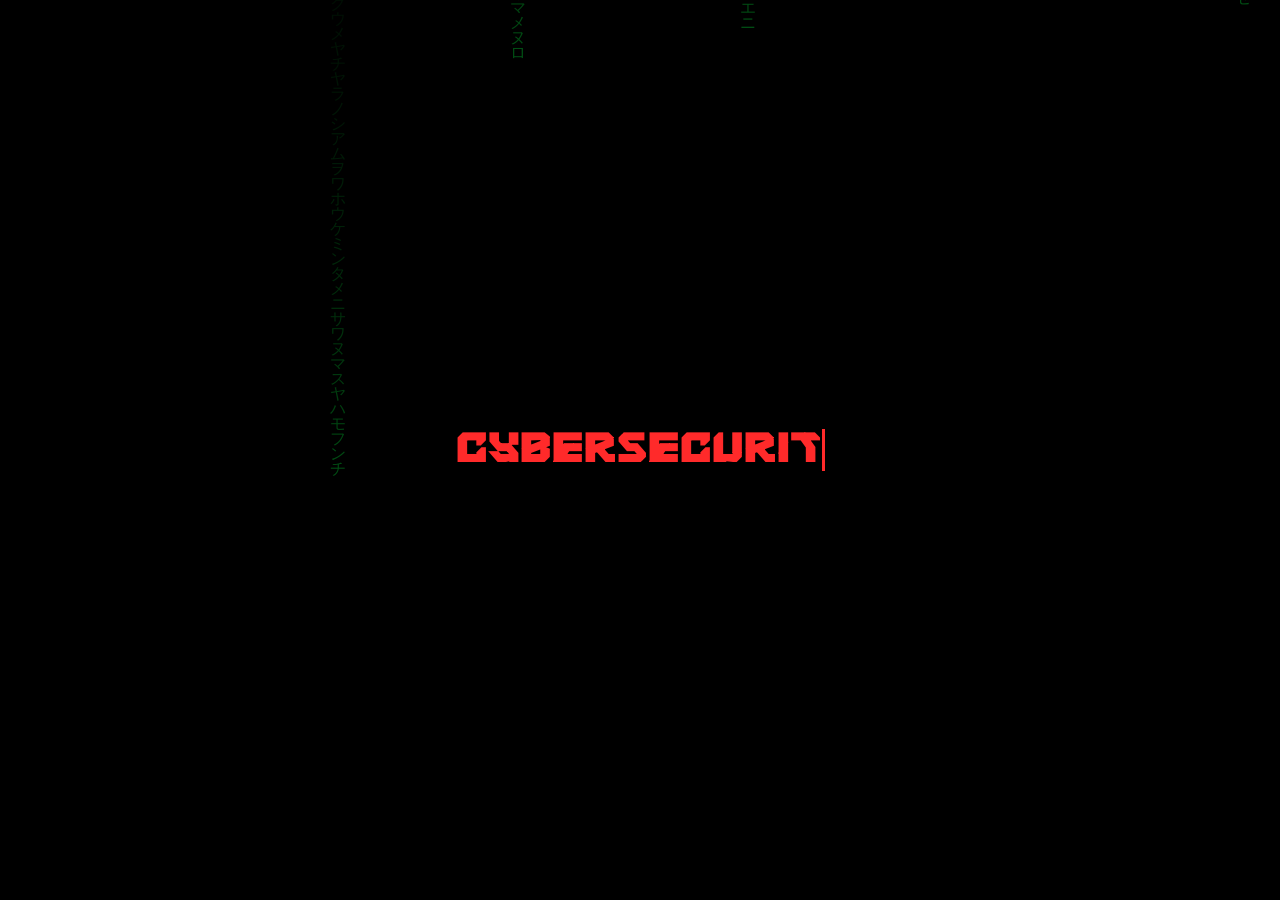
==== commit b7815617: "first commit" ====
--- a/index.html
+++ b/index.html
@@ -128,13 +128,13 @@
 <body>
     <!-- Loading Screen -->
     <div id="loadingScreen" class="loading-screen">
-        <div class="loading-content">
-            <div class="loading-spinner-large"></div>
-            <div class="loading-text">Loading Portfolio...</div>
-            <div class="loading-progress">
-                <div class="loading-progress-bar" id="loadingProgressBar"></div>
+        <div class="loading-matrix">
+            <canvas id="matrixCanvas" class="matrix-canvas"></canvas>
+            <div class="loading-text-container">
+                <div id="loadingTerminal" class="loading-terminal">
+                    <div class="terminal-line"></div>
+                </div>
             </div>
-            <div class="loading-percent" id="loadingPercent">0%</div>
         </div>
     </div>
 
--- a/style.css
+++ b/style.css
@@ -5,6 +5,14 @@
     --text-primary: #111111;
     --text-secondary: #666666;
     --font-main: 'Space Grotesk', sans-serif;
+}
+
+@font-face {
+    font-family: 'Create Future';
+    src: url('./assets/fonts/Create_Future.otf') format('opentype');
+    font-weight: normal;
+    font-style: normal;
+    font-display: swap;
 }
 
 * {
@@ -42,78 +50,126 @@
     left: 0;
     width: 100%;
     height: 100%;
-    background: radial-gradient(circle at center, #e0e5ec 0%, #cdd4de 100%);
+    background: #000000;
     z-index: 10000;
     display: flex;
     align-items: center;
     justify-content: center;
-    transition: opacity 0.5s ease, visibility 0.5s ease;
-}
-
-.loading-screen.hide {
+    transition: transform 0.8s cubic-bezier(0.4, 0, 0.2, 1), opacity 0.5s ease;
+    transform-origin: center center;
+    overflow: hidden;
+}
+
+.loading-screen.zoom-out {
+    transform: scale(20);
     opacity: 0;
-    visibility: hidden;
-}
-
-.loading-content {
+    pointer-events: none;
+}
+
+.loading-matrix {
+    position: relative;
+    width: 100%;
+    height: 100%;
+    display: flex;
+    align-items: center;
+    justify-content: center;
+}
+
+.matrix-canvas {
+    position: absolute;
+    top: 0;
+    left: 0;
+    width: 100%;
+    height: 100%;
+    opacity: 0.3;
+    pointer-events: none;
+}
+
+.loading-text-container {
+    position: relative;
+    z-index: 10001;
     text-align: center;
-    padding: 40px;
-    background: white;
-    border-radius: 30px;
-    box-shadow: 0 10px 30px rgba(0, 0, 0, 0.08);
-    border: 1px solid rgba(0, 0, 0, 0.1);
-    min-width: 300px;
-}
-
-.loading-spinner-large {
-    width: 60px;
-    height: 60px;
-    margin: 0 auto 20px;
-    border: 4px solid #f0f0f0;
-    border-top: 4px solid var(--accent-red);
-    border-radius: 50%;
-    animation: spin 1s linear infinite;
-}
-
-.loading-text {
-    font-size: 18px;
-    font-weight: 700;
-    color: var(--text-primary);
-    margin-bottom: 20px;
-    text-transform: uppercase;
+}
+
+.loading-terminal {
+    font-family: 'Create Future';
+    font-size: 2.5rem;
+    font-weight: 700;
+    color: var(--accent-red);
     letter-spacing: 2px;
-}
-
-.loading-progress {
-    width: 250px;
-    height: 4px;
-    background: #f0f0f0;
-    border-radius: 2px;
+    white-space: nowrap;
     overflow: hidden;
-    margin: 0 auto 10px;
-}
-
-.loading-progress-bar {
-    width: 0%;
-    height: 100%;
-    background: var(--accent-red);
-    border-radius: 2px;
-    transition: width 0.3s ease;
-}
-
-.loading-percent {
-    font-size: 12px;
-    color: var(--text-secondary);
-    letter-spacing: 1px;
-}
-
-@keyframes spin {
+    border-right: 3px solid #ff2a2a;
+    animation: blinkCursor 0.75s step-end infinite;
+    transition: all 0.3s ease;
+}
+
+.terminal-line {
+    display: inline-block;
+    animation: fadeInUp 0.5s ease;
+    transition: all 0.3s ease;
+}
+
+.terminal-line.final-text {
+    font-size: 4rem;
+    animation: pulseText 1s ease-in-out;
+}
+
+body.loading-active {
+    overflow: hidden;
+    height: 100vh;
+}
+
+@keyframes pulseText {
     0% {
-        transform: rotate(0deg);
+        transform: scale(1);
+        opacity: 1;
+    }
+
+    50% {
+        transform: scale(1.05);
+        text-shadow: 0 0 20px rgba(255, 42, 42, 0.8);
     }
 
     100% {
-        transform: rotate(360deg);
+        transform: scale(1);
+        opacity: 1;
+    }
+}
+
+@keyframes blinkCursor {
+
+    0%,
+    100% {
+        border-color: var(--accent-red);
+    }
+
+    50% {
+        border-color: transparent;
+    }
+}
+
+@keyframes fadeInUp {
+    from {
+        opacity: 0;
+        transform: translateY(20px);
+    }
+
+    to {
+        opacity: 1;
+        transform: translateY(0);
+    }
+}
+
+@keyframes zoomOut {
+    0% {
+        transform: scale(1);
+        opacity: 1;
+    }
+
+    100% {
+        transform: scale(20);
+        opacity: 0;
     }
 }
 
@@ -140,10 +196,10 @@
 /* ==================== SCROLL ANIMATION INDICATOR ==================== */
 .scroll-animation {
     position: fixed;
-    right: -14px;
-    width: 100px;
-    height: 100px;
-    z-index: 9999;
+    right: 2px;
+    width: 70px;
+    height: 70px;
+    z-index: 1;
     pointer-events: none;
     will-change: top;
     transition: top 0.05s linear;
@@ -156,25 +212,13 @@
     display: block;
 }
 
-/* Desktop only - Show only on screens wider than 768px */
-@media (min-width: 769px) {
-    .scroll-animation {
-        display: block;
-    }
-}
-
-/* Mobile - Hide on screens 768px and below */
-@media (max-width: 768px) {
-    .scroll-animation {
-        display: none !important;
-    }
-}
+
 
 /* ==================== NAVBAR STYLES ==================== */
 .navbar {
     top: 20px;
     left: 50%;
-    z-index: 1000;
+    z-index: 1002;
     padding: 20px;
     display: flex;
     position: fixed;
@@ -207,7 +251,7 @@
 .hamburger-menu {
     gap: 4px;
     padding: 8px;
-    z-index: 1001;
+    z-index: 1002;
     display: none;
     cursor: pointer;
     flex-direction: column;
@@ -235,6 +279,7 @@
 .nav-links {
     flex: 1;
     gap: 15px;
+    z-index: 1002;
     display: flex;
     flex-wrap: wrap;
     align-items: center;
@@ -2728,7 +2773,7 @@
     opacity: 0;
     visibility: hidden;
     transition: all 0.3s ease;
-    z-index: 999;
+    z-index: 1000;
     box-shadow: 0 5px 15px rgba(0, 0, 0, 0.2);
 }
 
@@ -2842,6 +2887,12 @@
         width: 40px;
         height: 40px;
         border: 1px solid black;
+    }
+}
+
+@media (min-width: 769px) {
+    .scroll-animation {
+        display: block;
     }
 }
 
@@ -2872,7 +2923,7 @@
         box-shadow: 0 10px 30px rgba(0, 0, 0, 0.1);
         margin-top: 10px;
         display: none;
-        z-index: 1000;
+        z-index: 1002;
     }
 
     .nav-links.active {
@@ -2953,6 +3004,24 @@
     .tech-grid,
     .research-grid {
         grid-template-columns: 1fr;
+    }
+
+    .loading-terminal {
+        font-size: 1.5rem;
+        white-space: normal;
+        text-align: center;
+        padding: 0 20px;
+        border-right: none;
+        animation: none;
+    }
+
+    .loading-terminal.final-text {
+        font-size: 2rem;
+    }
+
+    .terminal-line {
+        display: block;
+        word-wrap: break-word;
     }
 
     .timeline-container::before {
@@ -2987,6 +3056,10 @@
         padding: 25px;
     }
 
+    .scroll-animation {
+        display: none !important;
+    }
+
     .certificate-item {
         grid-template-columns: 1fr;
         gap: 30px;
@@ -3331,6 +3404,14 @@
         font-size: 9px;
     }
 
+    .loading-terminal {
+        font-size: 1.2rem;
+    }
+
+    .loading-terminal.final-text {
+        font-size: 1.5rem;
+    }
+
     .tech-category,
     .research-card,
     .pub-item {
--- a/style.css
+++ b/style.css
@@ -5,6 +5,14 @@
     --text-primary: #111111;
     --text-secondary: #666666;
     --font-main: 'Space Grotesk', sans-serif;
+}
+
+@font-face {
+    font-family: 'Create Future';
+    src: url('./assets/fonts/Create_Future.otf') format('opentype');
+    font-weight: normal;
+    font-style: normal;
+    font-display: swap;
 }
 
 * {
@@ -42,78 +50,126 @@
     left: 0;
     width: 100%;
     height: 100%;
-    background: radial-gradient(circle at center, #e0e5ec 0%, #cdd4de 100%);
+    background: #000000;
     z-index: 10000;
     display: flex;
     align-items: center;
     justify-content: center;
-    transition: opacity 0.5s ease, visibility 0.5s ease;
-}
-
-.loading-screen.hide {
+    transition: transform 0.8s cubic-bezier(0.4, 0, 0.2, 1), opacity 0.5s ease;
+    transform-origin: center center;
+    overflow: hidden;
+}
+
+.loading-screen.zoom-out {
+    transform: scale(20);
     opacity: 0;
-    visibility: hidden;
-}
-
-.loading-content {
+    pointer-events: none;
+}
+
+.loading-matrix {
+    position: relative;
+    width: 100%;
+    height: 100%;
+    display: flex;
+    align-items: center;
+    justify-content: center;
+}
+
+.matrix-canvas {
+    position: absolute;
+    top: 0;
+    left: 0;
+    width: 100%;
+    height: 100%;
+    opacity: 0.3;
+    pointer-events: none;
+}
+
+.loading-text-container {
+    position: relative;
+    z-index: 10001;
     text-align: center;
-    padding: 40px;
-    background: white;
-    border-radius: 30px;
-    box-shadow: 0 10px 30px rgba(0, 0, 0, 0.08);
-    border: 1px solid rgba(0, 0, 0, 0.1);
-    min-width: 300px;
-}
-
-.loading-spinner-large {
-    width: 60px;
-    height: 60px;
-    margin: 0 auto 20px;
-    border: 4px solid #f0f0f0;
-    border-top: 4px solid var(--accent-red);
-    border-radius: 50%;
-    animation: spin 1s linear infinite;
-}
-
-.loading-text {
-    font-size: 18px;
-    font-weight: 700;
-    color: var(--text-primary);
-    margin-bottom: 20px;
-    text-transform: uppercase;
+}
+
+.loading-terminal {
+    font-family: 'Create Future';
+    font-size: 2.5rem;
+    font-weight: 700;
+    color: var(--accent-red);
     letter-spacing: 2px;
-}
-
-.loading-progress {
-    width: 250px;
-    height: 4px;
-    background: #f0f0f0;
-    border-radius: 2px;
+    white-space: nowrap;
     overflow: hidden;
-    margin: 0 auto 10px;
-}
-
-.loading-progress-bar {
-    width: 0%;
-    height: 100%;
-    background: var(--accent-red);
-    border-radius: 2px;
-    transition: width 0.3s ease;
-}
-
-.loading-percent {
-    font-size: 12px;
-    color: var(--text-secondary);
-    letter-spacing: 1px;
-}
-
-@keyframes spin {
+    border-right: 3px solid #ff2a2a;
+    animation: blinkCursor 0.75s step-end infinite;
+    transition: all 0.3s ease;
+}
+
+.terminal-line {
+    display: inline-block;
+    animation: fadeInUp 0.5s ease;
+    transition: all 0.3s ease;
+}
+
+.terminal-line.final-text {
+    font-size: 4rem;
+    animation: pulseText 1s ease-in-out;
+}
+
+body.loading-active {
+    overflow: hidden;
+    height: 100vh;
+}
+
+@keyframes pulseText {
     0% {
-        transform: rotate(0deg);
+        transform: scale(1);
+        opacity: 1;
+    }
+
+    50% {
+        transform: scale(1.05);
+        text-shadow: 0 0 20px rgba(255, 42, 42, 0.8);
     }
 
     100% {
-        transform: rotate(360deg);
+        transform: scale(1);
+        opacity: 1;
+    }
+}
+
+@keyframes blinkCursor {
+
+    0%,
+    100% {
+        border-color: var(--accent-red);
+    }
+
+    50% {
+        border-color: transparent;
+    }
+}
+
+@keyframes fadeInUp {
+    from {
+        opacity: 0;
+        transform: translateY(20px);
+    }
+
+    to {
+        opacity: 1;
+        transform: translateY(0);
+    }
+}
+
+@keyframes zoomOut {
+    0% {
+        transform: scale(1);
+        opacity: 1;
+    }
+
+    100% {
+        transform: scale(20);
+        opacity: 0;
     }
 }
 
@@ -140,10 +196,10 @@
 /* ==================== SCROLL ANIMATION INDICATOR ==================== */
 .scroll-animation {
     position: fixed;
-    right: -14px;
-    width: 100px;
-    height: 100px;
-    z-index: 9999;
+    right: 2px;
+    width: 70px;
+    height: 70px;
+    z-index: 1;
     pointer-events: none;
     will-change: top;
     transition: top 0.05s linear;
@@ -156,25 +212,13 @@
     display: block;
 }
 
-/* Desktop only - Show only on screens wider than 768px */
-@media (min-width: 769px) {
-    .scroll-animation {
-        display: block;
-    }
-}
-
-/* Mobile - Hide on screens 768px and below */
-@media (max-width: 768px) {
-    .scroll-animation {
-        display: none !important;
-    }
-}
+
 
 /* ==================== NAVBAR STYLES ==================== */
 .navbar {
     top: 20px;
     left: 50%;
-    z-index: 1000;
+    z-index: 1002;
     padding: 20px;
     display: flex;
     position: fixed;
@@ -207,7 +251,7 @@
 .hamburger-menu {
     gap: 4px;
     padding: 8px;
-    z-index: 1001;
+    z-index: 1002;
     display: none;
     cursor: pointer;
     flex-direction: column;
@@ -235,6 +279,7 @@
 .nav-links {
     flex: 1;
     gap: 15px;
+    z-index: 1002;
     display: flex;
     flex-wrap: wrap;
     align-items: center;
@@ -2728,7 +2773,7 @@
     opacity: 0;
     visibility: hidden;
     transition: all 0.3s ease;
-    z-index: 999;
+    z-index: 1000;
     box-shadow: 0 5px 15px rgba(0, 0, 0, 0.2);
 }
 
@@ -2842,6 +2887,12 @@
         width: 40px;
         height: 40px;
         border: 1px solid black;
+    }
+}
+
+@media (min-width: 769px) {
+    .scroll-animation {
+        display: block;
     }
 }
 
@@ -2872,7 +2923,7 @@
         box-shadow: 0 10px 30px rgba(0, 0, 0, 0.1);
         margin-top: 10px;
         display: none;
-        z-index: 1000;
+        z-index: 1002;
     }
 
     .nav-links.active {
@@ -2953,6 +3004,24 @@
     .tech-grid,
     .research-grid {
         grid-template-columns: 1fr;
+    }
+
+    .loading-terminal {
+        font-size: 1.5rem;
+        white-space: normal;
+        text-align: center;
+        padding: 0 20px;
+        border-right: none;
+        animation: none;
+    }
+
+    .loading-terminal.final-text {
+        font-size: 2rem;
+    }
+
+    .terminal-line {
+        display: block;
+        word-wrap: break-word;
     }
 
     .timeline-container::before {
@@ -2987,6 +3056,10 @@
         padding: 25px;
     }
 
+    .scroll-animation {
+        display: none !important;
+    }
+
     .certificate-item {
         grid-template-columns: 1fr;
         gap: 30px;
@@ -3331,6 +3404,14 @@
         font-size: 9px;
     }
 
+    .loading-terminal {
+        font-size: 1.2rem;
+    }
+
+    .loading-terminal.final-text {
+        font-size: 1.5rem;
+    }
+
     .tech-category,
     .research-card,
     .pub-item {
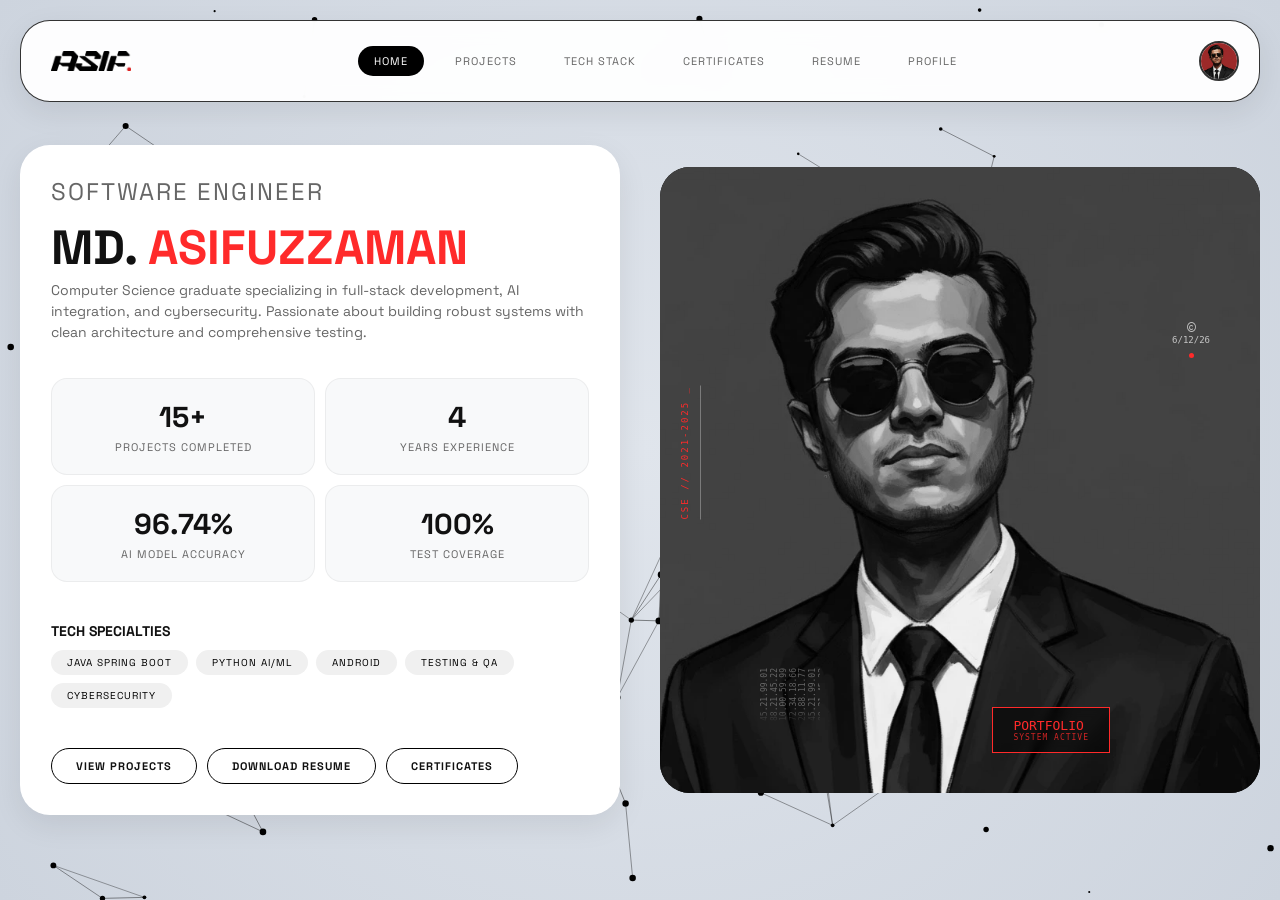
==== commit 8f14ba9f: "first commit" ====
--- a/index.html
+++ b/index.html
@@ -126,18 +126,6 @@
 </head>
 
 <body>
-    <!-- Loading Screen -->
-    <div id="loadingScreen" class="loading-screen">
-        <div class="loading-matrix">
-            <canvas id="matrixCanvas" class="matrix-canvas"></canvas>
-            <div class="loading-text-container">
-                <div id="loadingTerminal" class="loading-terminal">
-                    <div class="terminal-line"></div>
-                </div>
-            </div>
-        </div>
-    </div>
-
     <div class="main-container">
         <div class="hero-section">
             <div class="hero-content">
--- a/style.css
+++ b/style.css
@@ -8,11 +8,11 @@
 }
 
 @font-face {
+    font-style: normal;
+    font-display: swap;
+    font-weight: normal;
     font-family: 'Create Future';
     src: url('./assets/fonts/Create_Future.otf') format('opentype');
-    font-weight: normal;
-    font-style: normal;
-    font-display: swap;
 }
 
 * {
@@ -39,138 +39,8 @@
     z-index: 1;
     margin: 0 auto;
     max-width: 1400px;
+    padding-top: 100px;
     position: relative;
-    padding-top: 100px;
-}
-
-/* ==================== LOADING SCREEN ==================== */
-.loading-screen {
-    position: fixed;
-    top: 0;
-    left: 0;
-    width: 100%;
-    height: 100%;
-    background: #000000;
-    z-index: 10000;
-    display: flex;
-    align-items: center;
-    justify-content: center;
-    transition: transform 0.8s cubic-bezier(0.4, 0, 0.2, 1), opacity 0.5s ease;
-    transform-origin: center center;
-    overflow: hidden;
-}
-
-.loading-screen.zoom-out {
-    transform: scale(20);
-    opacity: 0;
-    pointer-events: none;
-}
-
-.loading-matrix {
-    position: relative;
-    width: 100%;
-    height: 100%;
-    display: flex;
-    align-items: center;
-    justify-content: center;
-}
-
-.matrix-canvas {
-    position: absolute;
-    top: 0;
-    left: 0;
-    width: 100%;
-    height: 100%;
-    opacity: 0.3;
-    pointer-events: none;
-}
-
-.loading-text-container {
-    position: relative;
-    z-index: 10001;
-    text-align: center;
-}
-
-.loading-terminal {
-    font-family: 'Create Future';
-    font-size: 2.5rem;
-    font-weight: 700;
-    color: var(--accent-red);
-    letter-spacing: 2px;
-    white-space: nowrap;
-    overflow: hidden;
-    border-right: 3px solid #ff2a2a;
-    animation: blinkCursor 0.75s step-end infinite;
-    transition: all 0.3s ease;
-}
-
-.terminal-line {
-    display: inline-block;
-    animation: fadeInUp 0.5s ease;
-    transition: all 0.3s ease;
-}
-
-.terminal-line.final-text {
-    font-size: 4rem;
-    animation: pulseText 1s ease-in-out;
-}
-
-body.loading-active {
-    overflow: hidden;
-    height: 100vh;
-}
-
-@keyframes pulseText {
-    0% {
-        transform: scale(1);
-        opacity: 1;
-    }
-
-    50% {
-        transform: scale(1.05);
-        text-shadow: 0 0 20px rgba(255, 42, 42, 0.8);
-    }
-
-    100% {
-        transform: scale(1);
-        opacity: 1;
-    }
-}
-
-@keyframes blinkCursor {
-
-    0%,
-    100% {
-        border-color: var(--accent-red);
-    }
-
-    50% {
-        border-color: transparent;
-    }
-}
-
-@keyframes fadeInUp {
-    from {
-        opacity: 0;
-        transform: translateY(20px);
-    }
-
-    to {
-        opacity: 1;
-        transform: translateY(0);
-    }
-}
-
-@keyframes zoomOut {
-    0% {
-        transform: scale(1);
-        opacity: 1;
-    }
-
-    100% {
-        transform: scale(20);
-        opacity: 0;
-    }
 }
 
 /* ==================== CUSTOM SCROLLBAR ==================== */
@@ -180,8 +50,8 @@
 }
 
 ::-webkit-scrollbar-track {
+    border-radius: 10px;
     background: transparent;
-    border-radius: 10px;
 }
 
 ::-webkit-scrollbar-thumb {
@@ -195,21 +65,21 @@
 
 /* ==================== SCROLL ANIMATION INDICATOR ==================== */
 .scroll-animation {
-    position: fixed;
+    z-index: 1;
     right: 2px;
     width: 70px;
     height: 70px;
-    z-index: 1;
+    position: fixed;
+    will-change: top;
     pointer-events: none;
-    will-change: top;
     transition: top 0.05s linear;
 }
 
 .scroll-animation img {
     width: 100%;
     height: 100%;
+    display: block;
     object-fit: contain;
-    display: block;
 }
 
 
@@ -608,8 +478,8 @@
     overflow: hidden;
     min-height: 500px;
     position: relative;
+    border-radius: 30px;
     background: black;
-    border-radius: 30px;
     align-items: stretch;
 }
 
@@ -625,41 +495,46 @@
     filter: grayscale(0%);
 }
 
+.hero-image:hover .vertical-code {
+    color: black;
+    transition: color 0.3s ease;
+}
+
 .title-section h1 {
     font-size: 3rem;
     font-weight: 700;
-    color: var(--text-primary);
+    line-height: 1.1;
     margin-bottom: 5px;
-    line-height: 1.1;
+    color: var(--text-primary);
 }
 
 .title-section h2 {
+    font-weight: 400;
     font-size: 1.5rem;
-    font-weight: 400;
-    color: var(--text-secondary);
+    letter-spacing: 2px;
     margin-bottom: 15px;
     text-transform: uppercase;
-    letter-spacing: 2px;
+    color: var(--text-secondary);
 }
 
 .highlight {
+    font-weight: 700;
     color: var(--accent-red);
-    font-weight: 700;
 }
 
 .hero-content p {
     font-size: 14px;
-    color: var(--text-secondary);
     line-height: 1.5;
     margin-bottom: 15px;
+    color: var(--text-secondary);
 }
 
 .quick-stats {
+    gap: 10px;
+    width: 100%;
     display: grid;
+    margin: 20px 0;
     grid-template-columns: repeat(2, 1fr);
-    gap: 10px;
-    margin: 20px 0;
-    width: 100%;
 }
 
 .featured-tech {
@@ -667,20 +542,20 @@
 }
 
 .tech-tags {
-    display: flex;
     gap: 8px;
+    display: flex;
     flex-wrap: wrap;
     margin-top: 10px;
 }
 
 .tech-tag {
+    color: black;
+    font-size: 10px;
     padding: 6px 16px;
+    letter-spacing: 1px;
+    border-radius: 20px;
     background: #f0f0f0;
-    color: black;
-    border-radius: 20px;
-    font-size: 10px;
-    text-transform: uppercase;
-    letter-spacing: 1px;
+    text-transform: uppercase;
     transition: all 0.3s ease;
 }
 
@@ -691,66 +566,66 @@
 }
 
 .cta-section {
+    gap: 10px;
+    display: flex;
     margin-top: 20px;
-    display: flex;
-    gap: 10px;
 }
 
 .cta-btn {
+    font-size: 11px;
+    font-weight: 700;
     padding: 10px 24px;
     border-radius: 25px;
-    font-size: 11px;
-    text-transform: uppercase;
     letter-spacing: 1px;
-    font-weight: 700;
     text-decoration: none;
+    background: transparent;
+    text-transform: uppercase;
     transition: all 0.3s ease;
-    background: transparent;
     color: var(--text-primary);
     border: 1.5px solid black;
 }
 
 .cta-btn:hover {
+    color: white;
     background: black;
-    color: white;
     transform: translateY(-3px);
 }
 
 .hud-elements {
+    inset: 0;
+    padding: 20px;
     position: absolute;
-    inset: 0;
     pointer-events: none;
     color: rgba(255, 255, 255, 0.7);
-    padding: 20px;
 }
 
 .vertical-code {
+    top: 35%;
+    left: 20px;
+    font-size: 9px;
     position: absolute;
-    left: 20px;
-    top: 35%;
+    padding-left: 10px;
+    letter-spacing: 2px;
+    font-family: monospace;
+    color: var(--accent-red);
     writing-mode: vertical-rl;
     transform: rotate(180deg);
-    font-size: 9px;
-    letter-spacing: 2px;
     border-left: 1px solid rgba(255, 255, 255, 0.3);
-    padding-left: 10px;
+}
+
+.scrolling-numbers {
+    top: 60%;
+    left: 100px;
+    width: 60px;
+    opacity: 0.6;
+    height: 180px;
+    font-size: 8px;
+    overflow: hidden;
+    position: absolute;
+    white-space: nowrap;
     font-family: monospace;
-    color: var(--accent-red);
-}
-
-.scrolling-numbers {
-    position: absolute;
-    left: 100px;
-    top: 60%;
-    font-family: monospace;
-    font-size: 8px;
-    height: 180px;
-    width: 60px;
-    overflow: hidden;
-    opacity: 0.6;
     writing-mode: vertical-rl;
     transform: rotate(180deg);
-    white-space: nowrap;
     mask-image: linear-gradient(to bottom, transparent 0%, black 15px, black calc(100% - 15px), transparent 100%);
 }
 
@@ -760,95 +635,96 @@
 }
 
 .scrolling-numbers-track span {
+    opacity: 0.8;
+    padding: 2px 0;
     display: block;
+    line-height: 1.2;
     margin-bottom: 15px;
-    opacity: 0.8;
-    line-height: 1.2;
-    padding: 2px 0;
 }
 
 .circle-graphic {
+    top: 25%;
+    gap: 3px;
+    right: 50px;
+    display: flex;
+    font-size: 9px;
     position: absolute;
-    top: 25%;
-    right: 50px;
-    display: flex;
+    align-items: center;
     flex-direction: column;
-    align-items: center;
-    font-size: 9px;
     font-family: monospace;
 }
 
 .status-dot {
     width: 5px;
     height: 5px;
+    margin-top: 5px;
+    border-radius: 50%;
     background: var(--accent-red);
-    border-radius: 50%;
-    margin-top: 5px;
     animation: blink 0.8s infinite;
 }
 
 .red-box-label {
+    right: 25%;
+    bottom: 40px;
+    display: flex;
+    cursor: pointer;
+    padding: 10px 20px;
     position: absolute;
-    bottom: 40px;
-    right: 25%;
+    pointer-events: auto;
+    font-family: monospace;
+    flex-direction: column;
+    color: var(--accent-red);
+    transition: all 0.3s ease;
+    backdrop-filter: blur(5px);
     background: rgba(0, 0, 0, 0.5);
-    color: var(--accent-red);
-    padding: 10px 20px;
-    font-family: monospace;
-    display: flex;
-    flex-direction: column;
     border: 1px solid var(--accent-red);
-    backdrop-filter: blur(5px);
-    pointer-events: auto;
-    cursor: pointer;
-    transition: all 0.3s ease;
 }
 
 .red-box-label:hover {
+    transform: translateY(-2px);
     background: rgba(0, 0, 0, 0.7);
-    transform: translateY(-2px);
 }
 
 .red-box-label small {
+    opacity: 0.8;
     font-size: 8px;
-    opacity: 0.8;
     letter-spacing: 1px;
 }
 
 .project-category {
-    display: inline-block;
+    color: white;
+    font-size: 9px;
     padding: 6px 15px;
-    background: black;
-    color: white;
-    border-radius: 15px;
-    font-size: 9px;
-    text-transform: uppercase;
     letter-spacing: 1px;
     margin-bottom: 15px;
+    border-radius: 15px;
+    background: black;
+    display: inline-block;
+    text-transform: uppercase;
 }
 
 /* ==================== PROJECTS.HTML STYLES ==================== */
 .projects-container {
+    gap: 30px;
     display: grid;
-    grid-template-columns: repeat(auto-fill, minmax(350px, 1fr));
-    gap: 30px;
+    position: relative;
     margin-bottom: 60px;
     transition: min-height 0.3s ease;
-    position: relative;
+    grid-template-columns: repeat(auto-fill, minmax(350px, 1fr));
 }
 
 .project-card-detailed {
+    opacity: 1;
+    height: 100%;
+    display: flex;
+    overflow: hidden;
     background: white;
     border-radius: 20px;
-    overflow: hidden;
+    flex-direction: column;
+    transform: translateY(0);
+    border: 1px solid rgba(255, 255, 255, 0.9);
     box-shadow: 0 10px 30px rgba(0, 0, 0, 0.08);
     transition: opacity 0.3s ease, transform 0.3s ease, box-shadow 0.3s ease;
-    border: 1px solid rgba(255, 255, 255, 0.9);
-    display: flex;
-    flex-direction: column;
-    height: 100%;
-    opacity: 1;
-    transform: translateY(0);
 }
 
 .project-card-detailed:hover {
@@ -868,36 +744,36 @@
 .project-header h3 {
     font-size: 20px;
     font-weight: 700;
-    color: var(--text-primary);
     margin-bottom: 10px;
+    color: var(--text-primary);
 }
 
 .project-meta {
-    display: flex;
     gap: 15px;
+    display: flex;
+    flex-wrap: wrap;
     font-size: 11px;
-    text-transform: uppercase;
     letter-spacing: 0.5px;
-    color: var(--text-secondary);
-    flex-wrap: wrap;
+    text-transform: uppercase;
+    color: var(--text-secondary);
 }
 
 .project-content {
+    flex: 1;
     padding: 25px;
-    flex: 1;
 }
 
 .project-description {
-    text-align: justify;
     font-size: 13px;
-    color: var(--text-secondary);
     line-height: 1.6;
     margin-bottom: 20px;
+    text-align: justify;
+    color: var(--text-secondary);
 }
 
 .tech-stack {
-    display: flex;
     gap: 8px;
+    display: flex;
     flex-wrap: wrap;
     margin-bottom: 20px;
 }
@@ -909,10 +785,10 @@
 .features-title {
     font-size: 12px;
     font-weight: 700;
-    color: var(--text-primary);
     margin-bottom: 10px;
-    text-transform: uppercase;
     letter-spacing: 0.5px;
+    text-transform: uppercase;
+    color: var(--text-primary);
 }
 
 .features-list {
@@ -920,53 +796,53 @@
 }
 
 .features-list li {
+    font-size: 12px;
+    line-height: 1.5;
     position: relative;
     padding-left: 20px;
     margin-bottom: 8px;
-    font-size: 12px;
-    color: var(--text-secondary);
-    line-height: 1.5;
+    color: var(--text-secondary);
 }
 
 .features-list li:before {
+    left: 0;
     content: "→";
     position: absolute;
-    left: 0;
     color: var(--accent-red);
 }
 
 .project-links {
-    display: flex;
     gap: 10px;
+    display: flex;
     margin-top: 20px;
 }
 
 .project-link {
     flex: 1;
     padding: 10px;
+    font-size: 10px;
     text-align: center;
+    border-radius: 12px;
+    letter-spacing: 1px;
     text-decoration: none;
-    border-radius: 12px;
-    font-size: 10px;
-    text-transform: uppercase;
-    letter-spacing: 1px;
+    text-transform: uppercase;
     transition: all 0.3s ease;
 }
 
 .project-link.primary {
+    color: white;
     background: black;
-    color: white;
 }
 
 .project-link.primary:hover {
+    transform: translateY(-2px);
     background: var(--accent-red);
-    transform: translateY(-2px);
 }
 
 .project-link.secondary {
     background: transparent;
-    color: var(--text-primary);
     border: 1px solid #ddd;
+    color: var(--text-primary);
 }
 
 .project-link.secondary:hover {
@@ -976,35 +852,35 @@
 
 .project-stats {
     display: flex;
+    font-size: 10px;
+    margin-top: auto;
+    padding: 15px 25px;
+    letter-spacing: 0.5px;
+    background: #f8f9fa;
+    text-transform: uppercase;
+    color: var(--text-secondary);
     justify-content: space-between;
-    padding: 15px 25px;
-    background: #f8f9fa;
     border-top: 1px solid #f0f0f0;
-    font-size: 10px;
-    text-transform: uppercase;
-    letter-spacing: 0.5px;
-    color: var(--text-secondary);
-    margin-top: auto;
 }
 
 .project-stat {
+    flex: 1;
     text-align: center;
-    flex: 1;
 }
 
 .project-stat .number {
     display: block;
     font-size: 14px;
     font-weight: 700;
-    color: var(--text-primary);
     margin-bottom: 3px;
+    color: var(--text-primary);
 }
 
 .filter-section {
     display: flex;
+    align-items: center;
+    margin-bottom: 30px;
     flex-direction: column;
-    align-items: center;
-    margin-bottom: 30px;
 }
 
 .category-filters {
@@ -3006,24 +2882,6 @@
         grid-template-columns: 1fr;
     }
 
-    .loading-terminal {
-        font-size: 1.5rem;
-        white-space: normal;
-        text-align: center;
-        padding: 0 20px;
-        border-right: none;
-        animation: none;
-    }
-
-    .loading-terminal.final-text {
-        font-size: 2rem;
-    }
-
-    .terminal-line {
-        display: block;
-        word-wrap: break-word;
-    }
-
     .timeline-container::before {
         left: 20px;
     }
@@ -3209,6 +3067,10 @@
         width: 100%;
     }
 
+    .reveal-container {
+        display: none !important;
+    }
+
     .profile-content {
         padding: 25px;
     }
@@ -3404,14 +3266,6 @@
         font-size: 9px;
     }
 
-    .loading-terminal {
-        font-size: 1.2rem;
-    }
-
-    .loading-terminal.final-text {
-        font-size: 1.5rem;
-    }
-
     .tech-category,
     .research-card,
     .pub-item {
--- a/style.css
+++ b/style.css
@@ -8,11 +8,11 @@
 }
 
 @font-face {
+    font-style: normal;
+    font-display: swap;
+    font-weight: normal;
     font-family: 'Create Future';
     src: url('./assets/fonts/Create_Future.otf') format('opentype');
-    font-weight: normal;
-    font-style: normal;
-    font-display: swap;
 }
 
 * {
@@ -39,138 +39,8 @@
     z-index: 1;
     margin: 0 auto;
     max-width: 1400px;
+    padding-top: 100px;
     position: relative;
-    padding-top: 100px;
-}
-
-/* ==================== LOADING SCREEN ==================== */
-.loading-screen {
-    position: fixed;
-    top: 0;
-    left: 0;
-    width: 100%;
-    height: 100%;
-    background: #000000;
-    z-index: 10000;
-    display: flex;
-    align-items: center;
-    justify-content: center;
-    transition: transform 0.8s cubic-bezier(0.4, 0, 0.2, 1), opacity 0.5s ease;
-    transform-origin: center center;
-    overflow: hidden;
-}
-
-.loading-screen.zoom-out {
-    transform: scale(20);
-    opacity: 0;
-    pointer-events: none;
-}
-
-.loading-matrix {
-    position: relative;
-    width: 100%;
-    height: 100%;
-    display: flex;
-    align-items: center;
-    justify-content: center;
-}
-
-.matrix-canvas {
-    position: absolute;
-    top: 0;
-    left: 0;
-    width: 100%;
-    height: 100%;
-    opacity: 0.3;
-    pointer-events: none;
-}
-
-.loading-text-container {
-    position: relative;
-    z-index: 10001;
-    text-align: center;
-}
-
-.loading-terminal {
-    font-family: 'Create Future';
-    font-size: 2.5rem;
-    font-weight: 700;
-    color: var(--accent-red);
-    letter-spacing: 2px;
-    white-space: nowrap;
-    overflow: hidden;
-    border-right: 3px solid #ff2a2a;
-    animation: blinkCursor 0.75s step-end infinite;
-    transition: all 0.3s ease;
-}
-
-.terminal-line {
-    display: inline-block;
-    animation: fadeInUp 0.5s ease;
-    transition: all 0.3s ease;
-}
-
-.terminal-line.final-text {
-    font-size: 4rem;
-    animation: pulseText 1s ease-in-out;
-}
-
-body.loading-active {
-    overflow: hidden;
-    height: 100vh;
-}
-
-@keyframes pulseText {
-    0% {
-        transform: scale(1);
-        opacity: 1;
-    }
-
-    50% {
-        transform: scale(1.05);
-        text-shadow: 0 0 20px rgba(255, 42, 42, 0.8);
-    }
-
-    100% {
-        transform: scale(1);
-        opacity: 1;
-    }
-}
-
-@keyframes blinkCursor {
-
-    0%,
-    100% {
-        border-color: var(--accent-red);
-    }
-
-    50% {
-        border-color: transparent;
-    }
-}
-
-@keyframes fadeInUp {
-    from {
-        opacity: 0;
-        transform: translateY(20px);
-    }
-
-    to {
-        opacity: 1;
-        transform: translateY(0);
-    }
-}
-
-@keyframes zoomOut {
-    0% {
-        transform: scale(1);
-        opacity: 1;
-    }
-
-    100% {
-        transform: scale(20);
-        opacity: 0;
-    }
 }
 
 /* ==================== CUSTOM SCROLLBAR ==================== */
@@ -180,8 +50,8 @@
 }
 
 ::-webkit-scrollbar-track {
+    border-radius: 10px;
     background: transparent;
-    border-radius: 10px;
 }
 
 ::-webkit-scrollbar-thumb {
@@ -195,21 +65,21 @@
 
 /* ==================== SCROLL ANIMATION INDICATOR ==================== */
 .scroll-animation {
-    position: fixed;
+    z-index: 1;
     right: 2px;
     width: 70px;
     height: 70px;
-    z-index: 1;
+    position: fixed;
+    will-change: top;
     pointer-events: none;
-    will-change: top;
     transition: top 0.05s linear;
 }
 
 .scroll-animation img {
     width: 100%;
     height: 100%;
+    display: block;
     object-fit: contain;
-    display: block;
 }
 
 
@@ -608,8 +478,8 @@
     overflow: hidden;
     min-height: 500px;
     position: relative;
+    border-radius: 30px;
     background: black;
-    border-radius: 30px;
     align-items: stretch;
 }
 
@@ -625,41 +495,46 @@
     filter: grayscale(0%);
 }
 
+.hero-image:hover .vertical-code {
+    color: black;
+    transition: color 0.3s ease;
+}
+
 .title-section h1 {
     font-size: 3rem;
     font-weight: 700;
-    color: var(--text-primary);
+    line-height: 1.1;
     margin-bottom: 5px;
-    line-height: 1.1;
+    color: var(--text-primary);
 }
 
 .title-section h2 {
+    font-weight: 400;
     font-size: 1.5rem;
-    font-weight: 400;
-    color: var(--text-secondary);
+    letter-spacing: 2px;
     margin-bottom: 15px;
     text-transform: uppercase;
-    letter-spacing: 2px;
+    color: var(--text-secondary);
 }
 
 .highlight {
+    font-weight: 700;
     color: var(--accent-red);
-    font-weight: 700;
 }
 
 .hero-content p {
     font-size: 14px;
-    color: var(--text-secondary);
     line-height: 1.5;
     margin-bottom: 15px;
+    color: var(--text-secondary);
 }
 
 .quick-stats {
+    gap: 10px;
+    width: 100%;
     display: grid;
+    margin: 20px 0;
     grid-template-columns: repeat(2, 1fr);
-    gap: 10px;
-    margin: 20px 0;
-    width: 100%;
 }
 
 .featured-tech {
@@ -667,20 +542,20 @@
 }
 
 .tech-tags {
-    display: flex;
     gap: 8px;
+    display: flex;
     flex-wrap: wrap;
     margin-top: 10px;
 }
 
 .tech-tag {
+    color: black;
+    font-size: 10px;
     padding: 6px 16px;
+    letter-spacing: 1px;
+    border-radius: 20px;
     background: #f0f0f0;
-    color: black;
-    border-radius: 20px;
-    font-size: 10px;
-    text-transform: uppercase;
-    letter-spacing: 1px;
+    text-transform: uppercase;
     transition: all 0.3s ease;
 }
 
@@ -691,66 +566,66 @@
 }
 
 .cta-section {
+    gap: 10px;
+    display: flex;
     margin-top: 20px;
-    display: flex;
-    gap: 10px;
 }
 
 .cta-btn {
+    font-size: 11px;
+    font-weight: 700;
     padding: 10px 24px;
     border-radius: 25px;
-    font-size: 11px;
-    text-transform: uppercase;
     letter-spacing: 1px;
-    font-weight: 700;
     text-decoration: none;
+    background: transparent;
+    text-transform: uppercase;
     transition: all 0.3s ease;
-    background: transparent;
     color: var(--text-primary);
     border: 1.5px solid black;
 }
 
 .cta-btn:hover {
+    color: white;
     background: black;
-    color: white;
     transform: translateY(-3px);
 }
 
 .hud-elements {
+    inset: 0;
+    padding: 20px;
     position: absolute;
-    inset: 0;
     pointer-events: none;
     color: rgba(255, 255, 255, 0.7);
-    padding: 20px;
 }
 
 .vertical-code {
+    top: 35%;
+    left: 20px;
+    font-size: 9px;
     position: absolute;
-    left: 20px;
-    top: 35%;
+    padding-left: 10px;
+    letter-spacing: 2px;
+    font-family: monospace;
+    color: var(--accent-red);
     writing-mode: vertical-rl;
     transform: rotate(180deg);
-    font-size: 9px;
-    letter-spacing: 2px;
     border-left: 1px solid rgba(255, 255, 255, 0.3);
-    padding-left: 10px;
+}
+
+.scrolling-numbers {
+    top: 60%;
+    left: 100px;
+    width: 60px;
+    opacity: 0.6;
+    height: 180px;
+    font-size: 8px;
+    overflow: hidden;
+    position: absolute;
+    white-space: nowrap;
     font-family: monospace;
-    color: var(--accent-red);
-}
-
-.scrolling-numbers {
-    position: absolute;
-    left: 100px;
-    top: 60%;
-    font-family: monospace;
-    font-size: 8px;
-    height: 180px;
-    width: 60px;
-    overflow: hidden;
-    opacity: 0.6;
     writing-mode: vertical-rl;
     transform: rotate(180deg);
-    white-space: nowrap;
     mask-image: linear-gradient(to bottom, transparent 0%, black 15px, black calc(100% - 15px), transparent 100%);
 }
 
@@ -760,95 +635,96 @@
 }
 
 .scrolling-numbers-track span {
+    opacity: 0.8;
+    padding: 2px 0;
     display: block;
+    line-height: 1.2;
     margin-bottom: 15px;
-    opacity: 0.8;
-    line-height: 1.2;
-    padding: 2px 0;
 }
 
 .circle-graphic {
+    top: 25%;
+    gap: 3px;
+    right: 50px;
+    display: flex;
+    font-size: 9px;
     position: absolute;
-    top: 25%;
-    right: 50px;
-    display: flex;
+    align-items: center;
     flex-direction: column;
-    align-items: center;
-    font-size: 9px;
     font-family: monospace;
 }
 
 .status-dot {
     width: 5px;
     height: 5px;
+    margin-top: 5px;
+    border-radius: 50%;
     background: var(--accent-red);
-    border-radius: 50%;
-    margin-top: 5px;
     animation: blink 0.8s infinite;
 }
 
 .red-box-label {
+    right: 25%;
+    bottom: 40px;
+    display: flex;
+    cursor: pointer;
+    padding: 10px 20px;
     position: absolute;
-    bottom: 40px;
-    right: 25%;
+    pointer-events: auto;
+    font-family: monospace;
+    flex-direction: column;
+    color: var(--accent-red);
+    transition: all 0.3s ease;
+    backdrop-filter: blur(5px);
     background: rgba(0, 0, 0, 0.5);
-    color: var(--accent-red);
-    padding: 10px 20px;
-    font-family: monospace;
-    display: flex;
-    flex-direction: column;
     border: 1px solid var(--accent-red);
-    backdrop-filter: blur(5px);
-    pointer-events: auto;
-    cursor: pointer;
-    transition: all 0.3s ease;
 }
 
 .red-box-label:hover {
+    transform: translateY(-2px);
     background: rgba(0, 0, 0, 0.7);
-    transform: translateY(-2px);
 }
 
 .red-box-label small {
+    opacity: 0.8;
     font-size: 8px;
-    opacity: 0.8;
     letter-spacing: 1px;
 }
 
 .project-category {
-    display: inline-block;
+    color: white;
+    font-size: 9px;
     padding: 6px 15px;
-    background: black;
-    color: white;
-    border-radius: 15px;
-    font-size: 9px;
-    text-transform: uppercase;
     letter-spacing: 1px;
     margin-bottom: 15px;
+    border-radius: 15px;
+    background: black;
+    display: inline-block;
+    text-transform: uppercase;
 }
 
 /* ==================== PROJECTS.HTML STYLES ==================== */
 .projects-container {
+    gap: 30px;
     display: grid;
-    grid-template-columns: repeat(auto-fill, minmax(350px, 1fr));
-    gap: 30px;
+    position: relative;
     margin-bottom: 60px;
     transition: min-height 0.3s ease;
-    position: relative;
+    grid-template-columns: repeat(auto-fill, minmax(350px, 1fr));
 }
 
 .project-card-detailed {
+    opacity: 1;
+    height: 100%;
+    display: flex;
+    overflow: hidden;
     background: white;
     border-radius: 20px;
-    overflow: hidden;
+    flex-direction: column;
+    transform: translateY(0);
+    border: 1px solid rgba(255, 255, 255, 0.9);
     box-shadow: 0 10px 30px rgba(0, 0, 0, 0.08);
     transition: opacity 0.3s ease, transform 0.3s ease, box-shadow 0.3s ease;
-    border: 1px solid rgba(255, 255, 255, 0.9);
-    display: flex;
-    flex-direction: column;
-    height: 100%;
-    opacity: 1;
-    transform: translateY(0);
 }
 
 .project-card-detailed:hover {
@@ -868,36 +744,36 @@
 .project-header h3 {
     font-size: 20px;
     font-weight: 700;
-    color: var(--text-primary);
     margin-bottom: 10px;
+    color: var(--text-primary);
 }
 
 .project-meta {
-    display: flex;
     gap: 15px;
+    display: flex;
+    flex-wrap: wrap;
     font-size: 11px;
-    text-transform: uppercase;
     letter-spacing: 0.5px;
-    color: var(--text-secondary);
-    flex-wrap: wrap;
+    text-transform: uppercase;
+    color: var(--text-secondary);
 }
 
 .project-content {
+    flex: 1;
     padding: 25px;
-    flex: 1;
 }
 
 .project-description {
-    text-align: justify;
     font-size: 13px;
-    color: var(--text-secondary);
     line-height: 1.6;
     margin-bottom: 20px;
+    text-align: justify;
+    color: var(--text-secondary);
 }
 
 .tech-stack {
-    display: flex;
     gap: 8px;
+    display: flex;
     flex-wrap: wrap;
     margin-bottom: 20px;
 }
@@ -909,10 +785,10 @@
 .features-title {
     font-size: 12px;
     font-weight: 700;
-    color: var(--text-primary);
     margin-bottom: 10px;
-    text-transform: uppercase;
     letter-spacing: 0.5px;
+    text-transform: uppercase;
+    color: var(--text-primary);
 }
 
 .features-list {
@@ -920,53 +796,53 @@
 }
 
 .features-list li {
+    font-size: 12px;
+    line-height: 1.5;
     position: relative;
     padding-left: 20px;
     margin-bottom: 8px;
-    font-size: 12px;
-    color: var(--text-secondary);
-    line-height: 1.5;
+    color: var(--text-secondary);
 }
 
 .features-list li:before {
+    left: 0;
     content: "→";
     position: absolute;
-    left: 0;
     color: var(--accent-red);
 }
 
 .project-links {
-    display: flex;
     gap: 10px;
+    display: flex;
     margin-top: 20px;
 }
 
 .project-link {
     flex: 1;
     padding: 10px;
+    font-size: 10px;
     text-align: center;
+    border-radius: 12px;
+    letter-spacing: 1px;
     text-decoration: none;
-    border-radius: 12px;
-    font-size: 10px;
-    text-transform: uppercase;
-    letter-spacing: 1px;
+    text-transform: uppercase;
     transition: all 0.3s ease;
 }
 
 .project-link.primary {
+    color: white;
     background: black;
-    color: white;
 }
 
 .project-link.primary:hover {
+    transform: translateY(-2px);
     background: var(--accent-red);
-    transform: translateY(-2px);
 }
 
 .project-link.secondary {
     background: transparent;
-    color: var(--text-primary);
     border: 1px solid #ddd;
+    color: var(--text-primary);
 }
 
 .project-link.secondary:hover {
@@ -976,35 +852,35 @@
 
 .project-stats {
     display: flex;
+    font-size: 10px;
+    margin-top: auto;
+    padding: 15px 25px;
+    letter-spacing: 0.5px;
+    background: #f8f9fa;
+    text-transform: uppercase;
+    color: var(--text-secondary);
     justify-content: space-between;
-    padding: 15px 25px;
-    background: #f8f9fa;
     border-top: 1px solid #f0f0f0;
-    font-size: 10px;
-    text-transform: uppercase;
-    letter-spacing: 0.5px;
-    color: var(--text-secondary);
-    margin-top: auto;
 }
 
 .project-stat {
+    flex: 1;
     text-align: center;
-    flex: 1;
 }
 
 .project-stat .number {
     display: block;
     font-size: 14px;
     font-weight: 700;
-    color: var(--text-primary);
     margin-bottom: 3px;
+    color: var(--text-primary);
 }
 
 .filter-section {
     display: flex;
+    align-items: center;
+    margin-bottom: 30px;
     flex-direction: column;
-    align-items: center;
-    margin-bottom: 30px;
 }
 
 .category-filters {
@@ -3006,24 +2882,6 @@
         grid-template-columns: 1fr;
     }
 
-    .loading-terminal {
-        font-size: 1.5rem;
-        white-space: normal;
-        text-align: center;
-        padding: 0 20px;
-        border-right: none;
-        animation: none;
-    }
-
-    .loading-terminal.final-text {
-        font-size: 2rem;
-    }
-
-    .terminal-line {
-        display: block;
-        word-wrap: break-word;
-    }
-
     .timeline-container::before {
         left: 20px;
     }
@@ -3209,6 +3067,10 @@
         width: 100%;
     }
 
+    .reveal-container {
+        display: none !important;
+    }
+
     .profile-content {
         padding: 25px;
     }
@@ -3404,14 +3266,6 @@
         font-size: 9px;
     }
 
-    .loading-terminal {
-        font-size: 1.2rem;
-    }
-
-    .loading-terminal.final-text {
-        font-size: 1.5rem;
-    }
-
     .tech-category,
     .research-card,
     .pub-item {
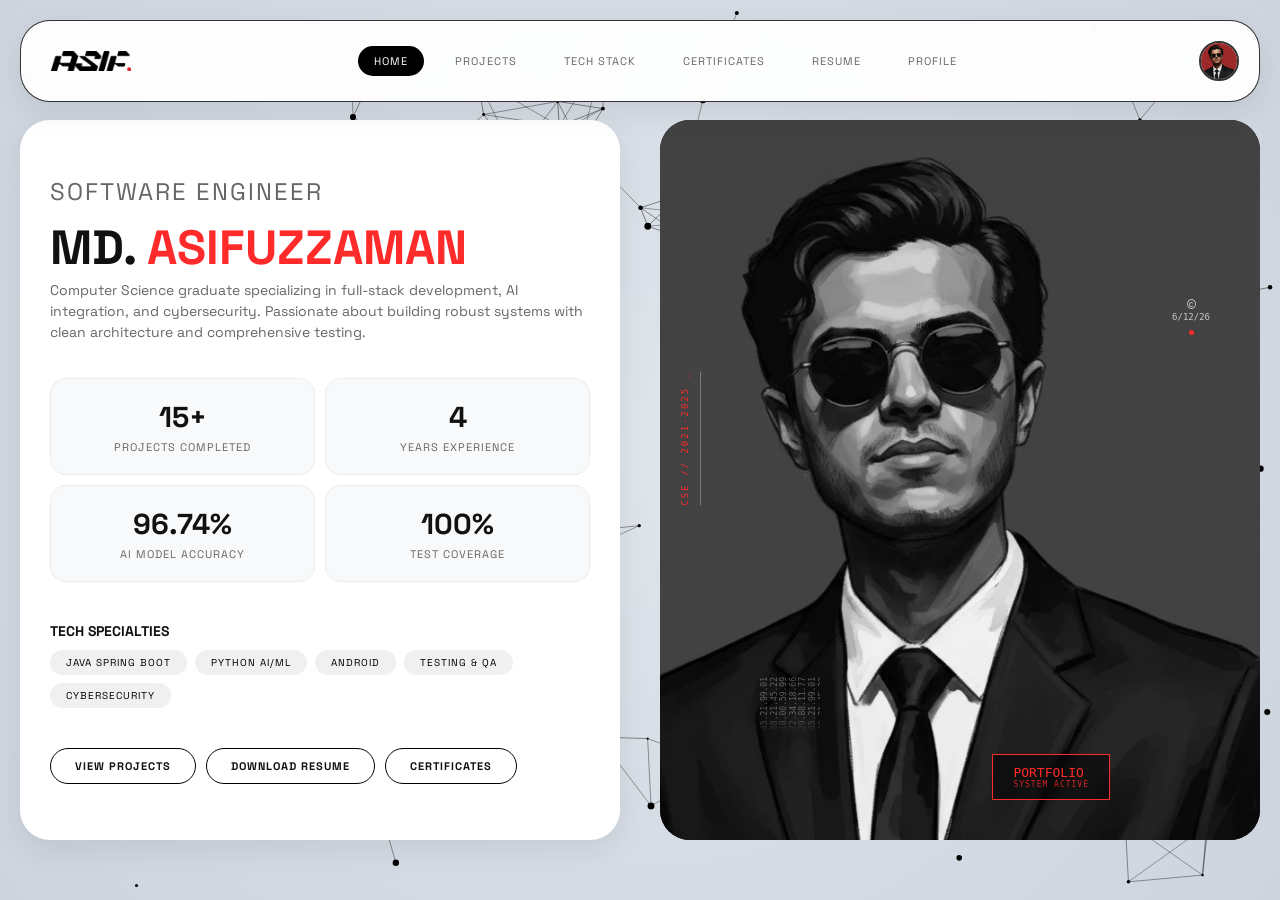
==== commit d287d0da: "first commit" ====
--- a/index.html
+++ b/index.html
@@ -194,6 +194,11 @@
                 </div>
             </div>
         </div>
+
+        <!-- Scroll Animation Indicator -->
+        <div id="scrollAnimation" class="scroll-animation">
+            <img id="scrollAnimationImg" alt="Scroll Animation">
+        </div>
     </div>
 
     <!-- Back to Top Button -->
--- a/style.css
+++ b/style.css
@@ -43,6 +43,230 @@
     position: relative;
 }
 
+/* ==================== CHAT BUBBLE ==================== */
+.chat-bubble {
+    position: fixed;
+    background: white;
+    color: black;
+    padding: 8px 16px;
+    border-radius: 20px;
+    font-size: 12px;
+    font-weight: 500;
+    white-space: nowrap;
+    z-index: 1002;
+    box-shadow: 0 5px 15px rgba(0, 0, 0, 0.2);
+    border: 1px solid var(--accent-red);
+    pointer-events: none;
+    animation: bubbleFade 2s ease-out forwards;
+    font-family: var(--font-main);
+}
+
+.chat-bubble::before {
+    content: '';
+    position: absolute;
+    bottom: -8px;
+    left: 50%;
+    transform: translateX(-50%);
+    border-width: 8px 8px 0 8px;
+    border-style: solid;
+    border-color: white transparent transparent transparent;
+}
+
+.chat-bubble::after {
+    content: '';
+    position: absolute;
+    bottom: -9px;
+    left: 50%;
+    transform: translateX(-50%);
+    border-width: 9px 9px 0 9px;
+    border-style: solid;
+    border-color: #ff9800 transparent transparent transparent;
+    z-index: -1;
+}
+
+@keyframes bubbleFade {
+    0% {
+        opacity: 0;
+        transform: translateY(10px);
+    }
+
+    15% {
+        opacity: 1;
+        transform: translateY(0);
+    }
+
+    85% {
+        opacity: 1;
+        transform: translateY(0);
+    }
+
+    100% {
+        opacity: 0;
+        transform: translateY(-10px);
+        display: none;
+    }
+}
+
+/* ==================== GAMES PAGE STYLES ==================== */
+.games-container {
+    max-width: 1200px;
+    margin: 0 auto;
+    display: grid;
+    grid-template-columns: repeat(auto-fill, minmax(350px, 1fr));
+    gap: 30px;
+    margin-bottom: 0;
+}
+
+.game-card {
+    background: white;
+    border-radius: 20px;
+    overflow: hidden;
+    box-shadow: 0 10px 30px rgba(0, 0, 0, 0.08);
+    border: 1px solid rgba(255, 255, 255, 0.9);
+    transition: all 0.3s ease;
+    cursor: pointer;
+    display: flex;
+    flex-direction: column;
+    height: 100%;
+}
+
+.game-card:hover {
+    transform: translateY(-10px);
+    box-shadow: 0 20px 40px rgba(0, 0, 0, 0.12);
+}
+
+.game-card-image {
+    position: relative;
+    height: 200px;
+    overflow: hidden;
+    background: linear-gradient(135deg, #1a1a2e, #16213e);
+    display: flex;
+    align-items: center;
+    justify-content: center;
+}
+
+.game-card-image img {
+    width: 100%;
+    height: 100%;
+    object-fit: cover;
+    transition: transform 0.5s ease;
+}
+
+.game-card:hover .game-card-image img {
+    transform: scale(1.05);
+}
+
+.game-card-image .game-placeholder {
+    width: 100%;
+    height: 100%;
+    display: flex;
+    align-items: center;
+    justify-content: center;
+    background: linear-gradient(135deg, #1a1a2e, #16213e);
+}
+
+.game-card-image .game-placeholder i {
+    font-size: 60px;
+    color: rgba(255, 255, 255, 0.8);
+}
+
+.game-card-image .game-icon-img {
+    width: 100px;
+    height: 100px;
+    object-fit: contain;
+}
+
+/* For white icons that need to be visible on dark background */
+.game-card-image .game-icon-img.white-icon {
+    filter: brightness(0) invert(1);
+}
+
+/* For colored icons - no filter, keep original colors */
+.game-card-image .game-icon-img.colored-icon {
+    filter: none;
+}
+
+.game-status-badge {
+    position: absolute;
+    top: 15px;
+    right: 15px;
+    padding: 6px 14px;
+    border-radius: 20px;
+    font-size: 10px;
+    font-weight: 700;
+    text-transform: uppercase;
+    letter-spacing: 1px;
+    backdrop-filter: blur(10px);
+    z-index: 2;
+}
+
+.game-status-badge.available {
+    background: rgba(0, 168, 107, 0.9);
+    color: white;
+}
+
+.game-status-badge.coming-soon {
+    background: rgba(255, 152, 0, 0.9);
+    color: white;
+}
+
+.game-card-content {
+    padding: 25px;
+    flex: 1;
+    display: flex;
+    flex-direction: column;
+}
+
+.game-card-content h3 {
+    font-size: 1.3rem;
+    font-weight: 700;
+    color: var(--text-primary);
+    margin-bottom: 10px;
+}
+
+.game-card-content p {
+    font-size: 13px;
+    color: var(--text-secondary);
+    line-height: 1.6;
+    margin-bottom: 20px;
+}
+
+.game-tags {
+    display: flex;
+    gap: 8px;
+    flex-wrap: wrap;
+    margin-top: auto;
+}
+
+.game-tag {
+    padding: 5px 12px;
+    background: #f0f0f0;
+    border-radius: 15px;
+    font-size: 10px;
+    text-transform: uppercase;
+    letter-spacing: 0.5px;
+    color: var(--text-secondary);
+    font-weight: 500;
+}
+
+.game-card.coming-soon {
+    opacity: 0.8;
+}
+
+.game-card.coming-soon:hover {
+    transform: translateY(-5px);
+    opacity: 1;
+}
+
+/* Coming Soon card overlay effect */
+.game-card[data-status="coming-soon"] .game-image-placeholder {
+    opacity: 0.7;
+}
+
+.game-card[data-status="coming-soon"]:hover .game-image-placeholder {
+    transform: scale(1);
+}
+
 /* ==================== CUSTOM SCROLLBAR ==================== */
 ::-webkit-scrollbar {
     width: 5px;
@@ -63,26 +287,9 @@
     background: var(--accent-red);
 }
 
-/* ==================== SCROLL ANIMATION INDICATOR ==================== */
-.scroll-animation {
-    z-index: 1;
-    right: 2px;
-    width: 70px;
-    height: 70px;
-    position: fixed;
-    will-change: top;
-    pointer-events: none;
-    transition: top 0.05s linear;
-}
-
-.scroll-animation img {
-    width: 100%;
-    height: 100%;
-    display: block;
-    object-fit: contain;
-}
-
-
+body.games-page .scroll-animation {
+    display: none !important;
+}
 
 /* ==================== NAVBAR STYLES ==================== */
 .navbar {
@@ -452,7 +659,7 @@
     gap: 40px;
     display: grid;
     margin: 0 auto;
-    align-items: center;
+    align-items: stretch;
     justify-content: center;
     grid-template-columns: 1fr 1fr;
     min-height: calc(100vh - 180px);
@@ -460,23 +667,22 @@
 
 .hero-content {
     width: 100%;
-    height: auto;
-    padding: 30px;
+    height: 100%;
+    padding: 0 30px;
     display: flex;
     border-radius: 30px;
     background: white;
     box-sizing: border-box;
     flex-direction: column;
     justify-content: center;
-    border: 1px solid rgba(255, 255, 255, 0.9);
     box-shadow: 0 10px 30px rgba(0, 0, 0, 0.08);
 }
 
 .hero-image {
-    height: 87%;
+    height: 100%;
     display: flex;
     overflow: hidden;
-    min-height: 500px;
+    min-height: 0;
     position: relative;
     border-radius: 30px;
     background: black;
@@ -708,7 +914,6 @@
     gap: 30px;
     display: grid;
     position: relative;
-    margin-bottom: 60px;
     transition: min-height 0.3s ease;
     grid-template-columns: repeat(auto-fill, minmax(350px, 1fr));
 }
@@ -1020,7 +1225,6 @@
     display: grid;
     grid-template-columns: 2fr 1fr;
     gap: 30px;
-    margin-bottom: 50px;
     width: 100%;
 }
 
@@ -1285,7 +1489,6 @@
     text-transform: uppercase;
     letter-spacing: 1px;
     transition: all 0.3s ease;
-    margin-bottom: 50px;
 }
 
 .back-to-projects:hover {
@@ -1417,7 +1620,6 @@
     display: flex;
     flex-direction: column;
     gap: 60px;
-    margin-bottom: 60px;
 }
 
 .certificate-item {
@@ -1987,7 +2189,6 @@
     display: grid;
     grid-template-columns: 1fr 2fr;
     gap: 40px;
-    margin-bottom: 60px;
 }
 
 .cv-sidebar-container {
@@ -2536,28 +2737,31 @@
 }
 
 .timeline-dot {
-    position: absolute;
+    top: 50%;
     left: 50%;
-    top: 50%;
-    transform: translate(-50%, -50%);
     width: 16px;
     height: 16px;
-    background: var(--accent-red);
+    position: absolute;
     border-radius: 50%;
     border: 3px solid white;
+    background: var(--accent-red);
     box-shadow: 0 0 0 2px #f0f0f0;
+    transform: translate(-50%, -50%);
 }
 
 .pub-list {
     max-width: 800px;
     margin: 0 auto;
+    gap: 25px;
+    display: flex;
+    flex-direction: column;
+
 }
 
 .pub-item {
     background: white;
     border-radius: 16px;
     padding: 25px;
-    margin-bottom: 20px;
     box-shadow: 0 5px 15px rgba(0, 0, 0, 0.05);
     border: 1px solid rgba(255, 255, 255, 0.9);
 }
@@ -2584,7 +2788,6 @@
     font-size: 13px;
     color: var(--text-secondary);
     line-height: 1.6;
-    margin-bottom: 15px;
 }
 
 .pub-link {
@@ -2768,7 +2971,25 @@
 
 @media (min-width: 769px) {
     .scroll-animation {
+        position: fixed;
+        right: 20px;
+        width: 50px;
+        height: 50px;
+        z-index: 1000;
+        cursor: pointer;
+        transition: top 0.05s linear;
+        display: none;
+        overflow: hidden;
+    }
+
+    .scroll-animation.visible {
         display: block;
+    }
+
+    .scroll-animation img {
+        width: 100%;
+        height: 100%;
+        object-fit: contain;
     }
 }
 
@@ -2785,6 +3006,30 @@
 
     .hamburger-menu {
         display: flex;
+    }
+
+    .games-grid {
+        grid-template-columns: 1fr;
+        gap: 20px;
+    }
+
+    .game-card-image {
+        height: 160px;
+    }
+
+    .game-image-placeholder i {
+        font-size: 55px;
+    }
+
+    .game-card-content h3 {
+        font-size: 1.3rem;
+    }
+
+    .game-status-badge {
+        top: 12px;
+        right: 12px;
+        padding: 5px 12px;
+        font-size: 9px;
     }
 
     .nav-links {
@@ -2796,6 +3041,7 @@
         flex-direction: column;
         padding: 20px;
         border-radius: 20px;
+        border: 1px solid black;
         box-shadow: 0 10px 30px rgba(0, 0, 0, 0.1);
         margin-top: 10px;
         display: none;
@@ -2810,6 +3056,21 @@
         width: 100%;
         text-align: center;
         padding: 12px 20px;
+    }
+
+    .scroll-animation {
+        position: relative;
+        width: 60px;
+        height: 60px;
+        cursor: pointer;
+        display: inline-block;
+    }
+
+    .scroll-animation img {
+        width: 100%;
+        height: 100%;
+        object-fit: contain;
+        transform: rotate(90deg);
     }
 
     .page-header h1 {
@@ -2914,10 +3175,6 @@
         padding: 25px;
     }
 
-    .scroll-animation {
-        display: none !important;
-    }
-
     .certificate-item {
         grid-template-columns: 1fr;
         gap: 30px;
@@ -3175,6 +3432,26 @@
         width: calc(100% - 20px);
     }
 
+    .game-card-image {
+        height: 140px;
+    }
+
+    .game-image-placeholder i {
+        font-size: 45px;
+    }
+
+    .game-card-content {
+        padding: 20px;
+    }
+
+    .game-card-content h3 {
+        font-size: 1.2rem;
+    }
+
+    .game-card-content p {
+        font-size: 13px;
+    }
+
     .main-container {
         padding-top: 85px;
     }
--- a/style.css
+++ b/style.css
@@ -43,6 +43,230 @@
     position: relative;
 }
 
+/* ==================== CHAT BUBBLE ==================== */
+.chat-bubble {
+    position: fixed;
+    background: white;
+    color: black;
+    padding: 8px 16px;
+    border-radius: 20px;
+    font-size: 12px;
+    font-weight: 500;
+    white-space: nowrap;
+    z-index: 1002;
+    box-shadow: 0 5px 15px rgba(0, 0, 0, 0.2);
+    border: 1px solid var(--accent-red);
+    pointer-events: none;
+    animation: bubbleFade 2s ease-out forwards;
+    font-family: var(--font-main);
+}
+
+.chat-bubble::before {
+    content: '';
+    position: absolute;
+    bottom: -8px;
+    left: 50%;
+    transform: translateX(-50%);
+    border-width: 8px 8px 0 8px;
+    border-style: solid;
+    border-color: white transparent transparent transparent;
+}
+
+.chat-bubble::after {
+    content: '';
+    position: absolute;
+    bottom: -9px;
+    left: 50%;
+    transform: translateX(-50%);
+    border-width: 9px 9px 0 9px;
+    border-style: solid;
+    border-color: #ff9800 transparent transparent transparent;
+    z-index: -1;
+}
+
+@keyframes bubbleFade {
+    0% {
+        opacity: 0;
+        transform: translateY(10px);
+    }
+
+    15% {
+        opacity: 1;
+        transform: translateY(0);
+    }
+
+    85% {
+        opacity: 1;
+        transform: translateY(0);
+    }
+
+    100% {
+        opacity: 0;
+        transform: translateY(-10px);
+        display: none;
+    }
+}
+
+/* ==================== GAMES PAGE STYLES ==================== */
+.games-container {
+    max-width: 1200px;
+    margin: 0 auto;
+    display: grid;
+    grid-template-columns: repeat(auto-fill, minmax(350px, 1fr));
+    gap: 30px;
+    margin-bottom: 0;
+}
+
+.game-card {
+    background: white;
+    border-radius: 20px;
+    overflow: hidden;
+    box-shadow: 0 10px 30px rgba(0, 0, 0, 0.08);
+    border: 1px solid rgba(255, 255, 255, 0.9);
+    transition: all 0.3s ease;
+    cursor: pointer;
+    display: flex;
+    flex-direction: column;
+    height: 100%;
+}
+
+.game-card:hover {
+    transform: translateY(-10px);
+    box-shadow: 0 20px 40px rgba(0, 0, 0, 0.12);
+}
+
+.game-card-image {
+    position: relative;
+    height: 200px;
+    overflow: hidden;
+    background: linear-gradient(135deg, #1a1a2e, #16213e);
+    display: flex;
+    align-items: center;
+    justify-content: center;
+}
+
+.game-card-image img {
+    width: 100%;
+    height: 100%;
+    object-fit: cover;
+    transition: transform 0.5s ease;
+}
+
+.game-card:hover .game-card-image img {
+    transform: scale(1.05);
+}
+
+.game-card-image .game-placeholder {
+    width: 100%;
+    height: 100%;
+    display: flex;
+    align-items: center;
+    justify-content: center;
+    background: linear-gradient(135deg, #1a1a2e, #16213e);
+}
+
+.game-card-image .game-placeholder i {
+    font-size: 60px;
+    color: rgba(255, 255, 255, 0.8);
+}
+
+.game-card-image .game-icon-img {
+    width: 100px;
+    height: 100px;
+    object-fit: contain;
+}
+
+/* For white icons that need to be visible on dark background */
+.game-card-image .game-icon-img.white-icon {
+    filter: brightness(0) invert(1);
+}
+
+/* For colored icons - no filter, keep original colors */
+.game-card-image .game-icon-img.colored-icon {
+    filter: none;
+}
+
+.game-status-badge {
+    position: absolute;
+    top: 15px;
+    right: 15px;
+    padding: 6px 14px;
+    border-radius: 20px;
+    font-size: 10px;
+    font-weight: 700;
+    text-transform: uppercase;
+    letter-spacing: 1px;
+    backdrop-filter: blur(10px);
+    z-index: 2;
+}
+
+.game-status-badge.available {
+    background: rgba(0, 168, 107, 0.9);
+    color: white;
+}
+
+.game-status-badge.coming-soon {
+    background: rgba(255, 152, 0, 0.9);
+    color: white;
+}
+
+.game-card-content {
+    padding: 25px;
+    flex: 1;
+    display: flex;
+    flex-direction: column;
+}
+
+.game-card-content h3 {
+    font-size: 1.3rem;
+    font-weight: 700;
+    color: var(--text-primary);
+    margin-bottom: 10px;
+}
+
+.game-card-content p {
+    font-size: 13px;
+    color: var(--text-secondary);
+    line-height: 1.6;
+    margin-bottom: 20px;
+}
+
+.game-tags {
+    display: flex;
+    gap: 8px;
+    flex-wrap: wrap;
+    margin-top: auto;
+}
+
+.game-tag {
+    padding: 5px 12px;
+    background: #f0f0f0;
+    border-radius: 15px;
+    font-size: 10px;
+    text-transform: uppercase;
+    letter-spacing: 0.5px;
+    color: var(--text-secondary);
+    font-weight: 500;
+}
+
+.game-card.coming-soon {
+    opacity: 0.8;
+}
+
+.game-card.coming-soon:hover {
+    transform: translateY(-5px);
+    opacity: 1;
+}
+
+/* Coming Soon card overlay effect */
+.game-card[data-status="coming-soon"] .game-image-placeholder {
+    opacity: 0.7;
+}
+
+.game-card[data-status="coming-soon"]:hover .game-image-placeholder {
+    transform: scale(1);
+}
+
 /* ==================== CUSTOM SCROLLBAR ==================== */
 ::-webkit-scrollbar {
     width: 5px;
@@ -63,26 +287,9 @@
     background: var(--accent-red);
 }
 
-/* ==================== SCROLL ANIMATION INDICATOR ==================== */
-.scroll-animation {
-    z-index: 1;
-    right: 2px;
-    width: 70px;
-    height: 70px;
-    position: fixed;
-    will-change: top;
-    pointer-events: none;
-    transition: top 0.05s linear;
-}
-
-.scroll-animation img {
-    width: 100%;
-    height: 100%;
-    display: block;
-    object-fit: contain;
-}
-
-
+body.games-page .scroll-animation {
+    display: none !important;
+}
 
 /* ==================== NAVBAR STYLES ==================== */
 .navbar {
@@ -452,7 +659,7 @@
     gap: 40px;
     display: grid;
     margin: 0 auto;
-    align-items: center;
+    align-items: stretch;
     justify-content: center;
     grid-template-columns: 1fr 1fr;
     min-height: calc(100vh - 180px);
@@ -460,23 +667,22 @@
 
 .hero-content {
     width: 100%;
-    height: auto;
-    padding: 30px;
+    height: 100%;
+    padding: 0 30px;
     display: flex;
     border-radius: 30px;
     background: white;
     box-sizing: border-box;
     flex-direction: column;
     justify-content: center;
-    border: 1px solid rgba(255, 255, 255, 0.9);
     box-shadow: 0 10px 30px rgba(0, 0, 0, 0.08);
 }
 
 .hero-image {
-    height: 87%;
+    height: 100%;
     display: flex;
     overflow: hidden;
-    min-height: 500px;
+    min-height: 0;
     position: relative;
     border-radius: 30px;
     background: black;
@@ -708,7 +914,6 @@
     gap: 30px;
     display: grid;
     position: relative;
-    margin-bottom: 60px;
     transition: min-height 0.3s ease;
     grid-template-columns: repeat(auto-fill, minmax(350px, 1fr));
 }
@@ -1020,7 +1225,6 @@
     display: grid;
     grid-template-columns: 2fr 1fr;
     gap: 30px;
-    margin-bottom: 50px;
     width: 100%;
 }
 
@@ -1285,7 +1489,6 @@
     text-transform: uppercase;
     letter-spacing: 1px;
     transition: all 0.3s ease;
-    margin-bottom: 50px;
 }
 
 .back-to-projects:hover {
@@ -1417,7 +1620,6 @@
     display: flex;
     flex-direction: column;
     gap: 60px;
-    margin-bottom: 60px;
 }
 
 .certificate-item {
@@ -1987,7 +2189,6 @@
     display: grid;
     grid-template-columns: 1fr 2fr;
     gap: 40px;
-    margin-bottom: 60px;
 }
 
 .cv-sidebar-container {
@@ -2536,28 +2737,31 @@
 }
 
 .timeline-dot {
-    position: absolute;
+    top: 50%;
     left: 50%;
-    top: 50%;
-    transform: translate(-50%, -50%);
     width: 16px;
     height: 16px;
-    background: var(--accent-red);
+    position: absolute;
     border-radius: 50%;
     border: 3px solid white;
+    background: var(--accent-red);
     box-shadow: 0 0 0 2px #f0f0f0;
+    transform: translate(-50%, -50%);
 }
 
 .pub-list {
     max-width: 800px;
     margin: 0 auto;
+    gap: 25px;
+    display: flex;
+    flex-direction: column;
+
 }
 
 .pub-item {
     background: white;
     border-radius: 16px;
     padding: 25px;
-    margin-bottom: 20px;
     box-shadow: 0 5px 15px rgba(0, 0, 0, 0.05);
     border: 1px solid rgba(255, 255, 255, 0.9);
 }
@@ -2584,7 +2788,6 @@
     font-size: 13px;
     color: var(--text-secondary);
     line-height: 1.6;
-    margin-bottom: 15px;
 }
 
 .pub-link {
@@ -2768,7 +2971,25 @@
 
 @media (min-width: 769px) {
     .scroll-animation {
+        position: fixed;
+        right: 20px;
+        width: 50px;
+        height: 50px;
+        z-index: 1000;
+        cursor: pointer;
+        transition: top 0.05s linear;
+        display: none;
+        overflow: hidden;
+    }
+
+    .scroll-animation.visible {
         display: block;
+    }
+
+    .scroll-animation img {
+        width: 100%;
+        height: 100%;
+        object-fit: contain;
     }
 }
 
@@ -2785,6 +3006,30 @@
 
     .hamburger-menu {
         display: flex;
+    }
+
+    .games-grid {
+        grid-template-columns: 1fr;
+        gap: 20px;
+    }
+
+    .game-card-image {
+        height: 160px;
+    }
+
+    .game-image-placeholder i {
+        font-size: 55px;
+    }
+
+    .game-card-content h3 {
+        font-size: 1.3rem;
+    }
+
+    .game-status-badge {
+        top: 12px;
+        right: 12px;
+        padding: 5px 12px;
+        font-size: 9px;
     }
 
     .nav-links {
@@ -2796,6 +3041,7 @@
         flex-direction: column;
         padding: 20px;
         border-radius: 20px;
+        border: 1px solid black;
         box-shadow: 0 10px 30px rgba(0, 0, 0, 0.1);
         margin-top: 10px;
         display: none;
@@ -2810,6 +3056,21 @@
         width: 100%;
         text-align: center;
         padding: 12px 20px;
+    }
+
+    .scroll-animation {
+        position: relative;
+        width: 60px;
+        height: 60px;
+        cursor: pointer;
+        display: inline-block;
+    }
+
+    .scroll-animation img {
+        width: 100%;
+        height: 100%;
+        object-fit: contain;
+        transform: rotate(90deg);
     }
 
     .page-header h1 {
@@ -2914,10 +3175,6 @@
         padding: 25px;
     }
 
-    .scroll-animation {
-        display: none !important;
-    }
-
     .certificate-item {
         grid-template-columns: 1fr;
         gap: 30px;
@@ -3175,6 +3432,26 @@
         width: calc(100% - 20px);
     }
 
+    .game-card-image {
+        height: 140px;
+    }
+
+    .game-image-placeholder i {
+        font-size: 45px;
+    }
+
+    .game-card-content {
+        padding: 20px;
+    }
+
+    .game-card-content h3 {
+        font-size: 1.2rem;
+    }
+
+    .game-card-content p {
+        font-size: 13px;
+    }
+
     .main-container {
         padding-top: 85px;
     }
